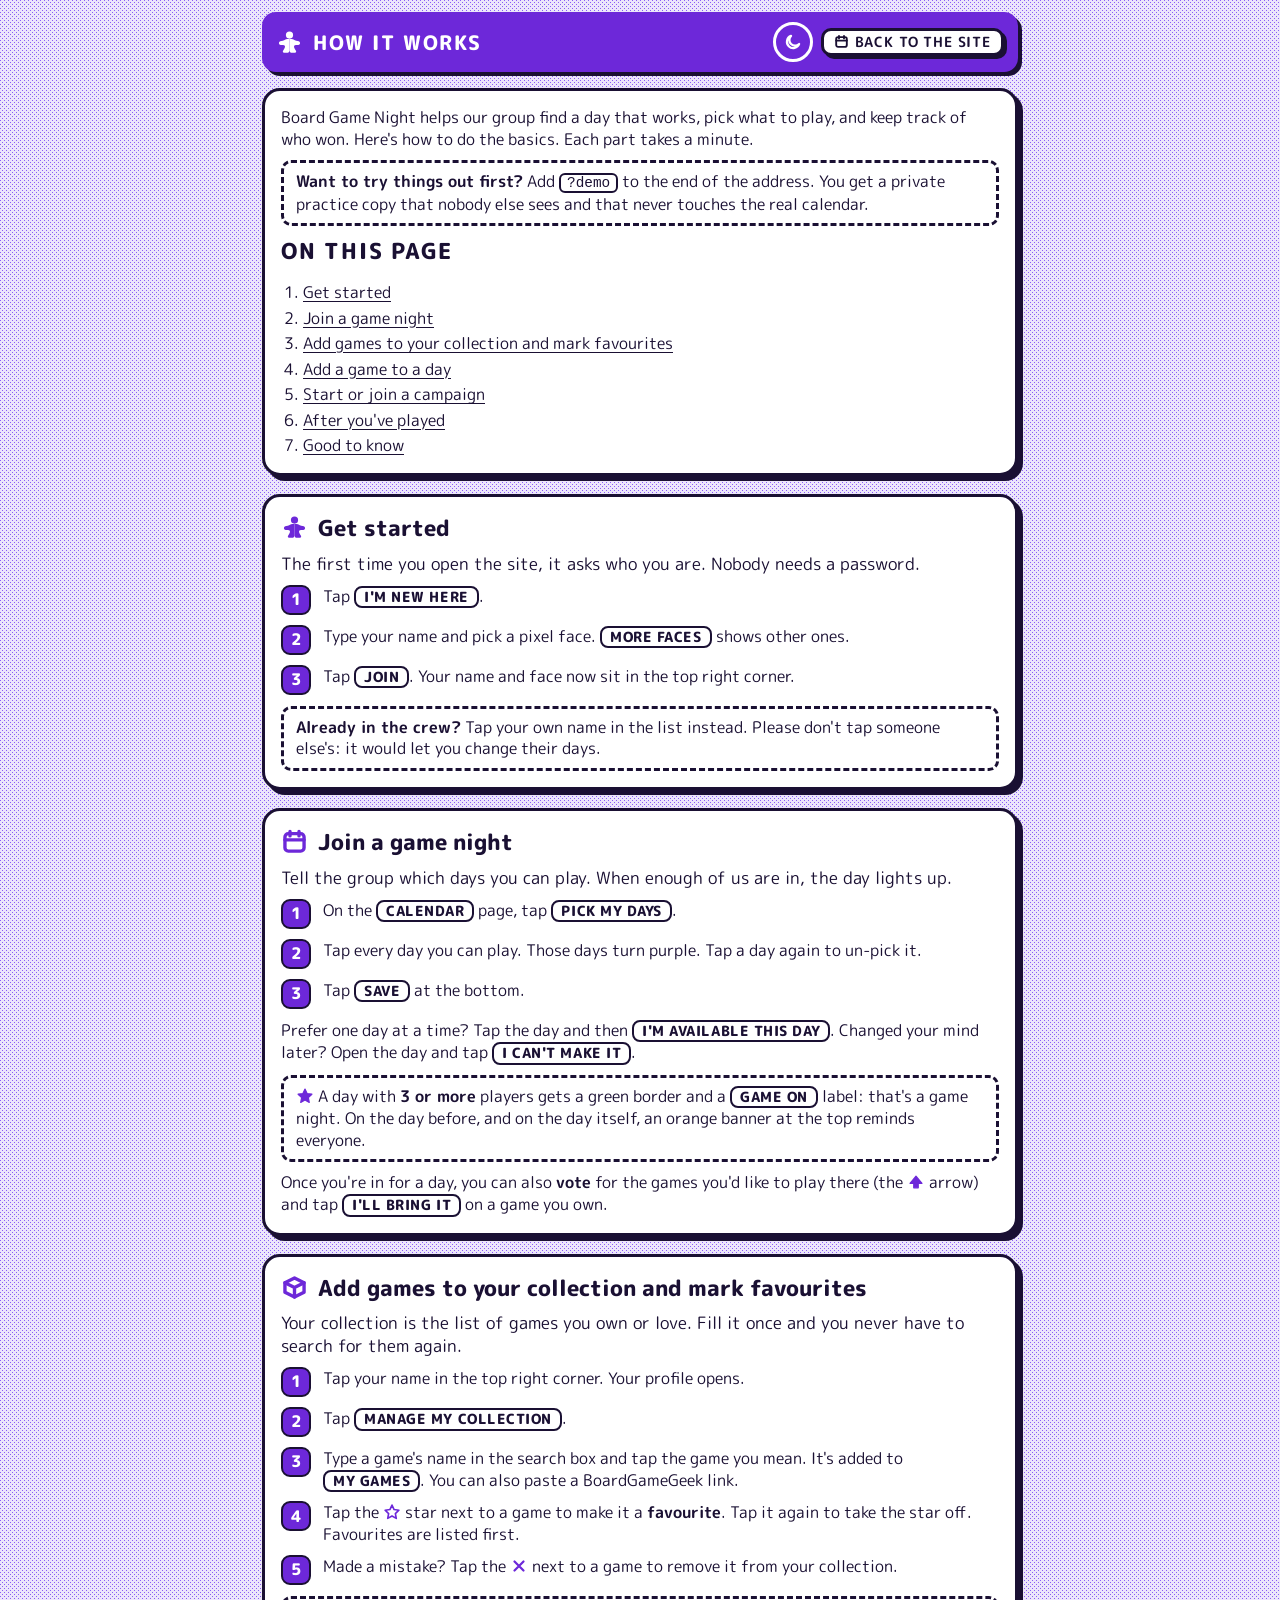
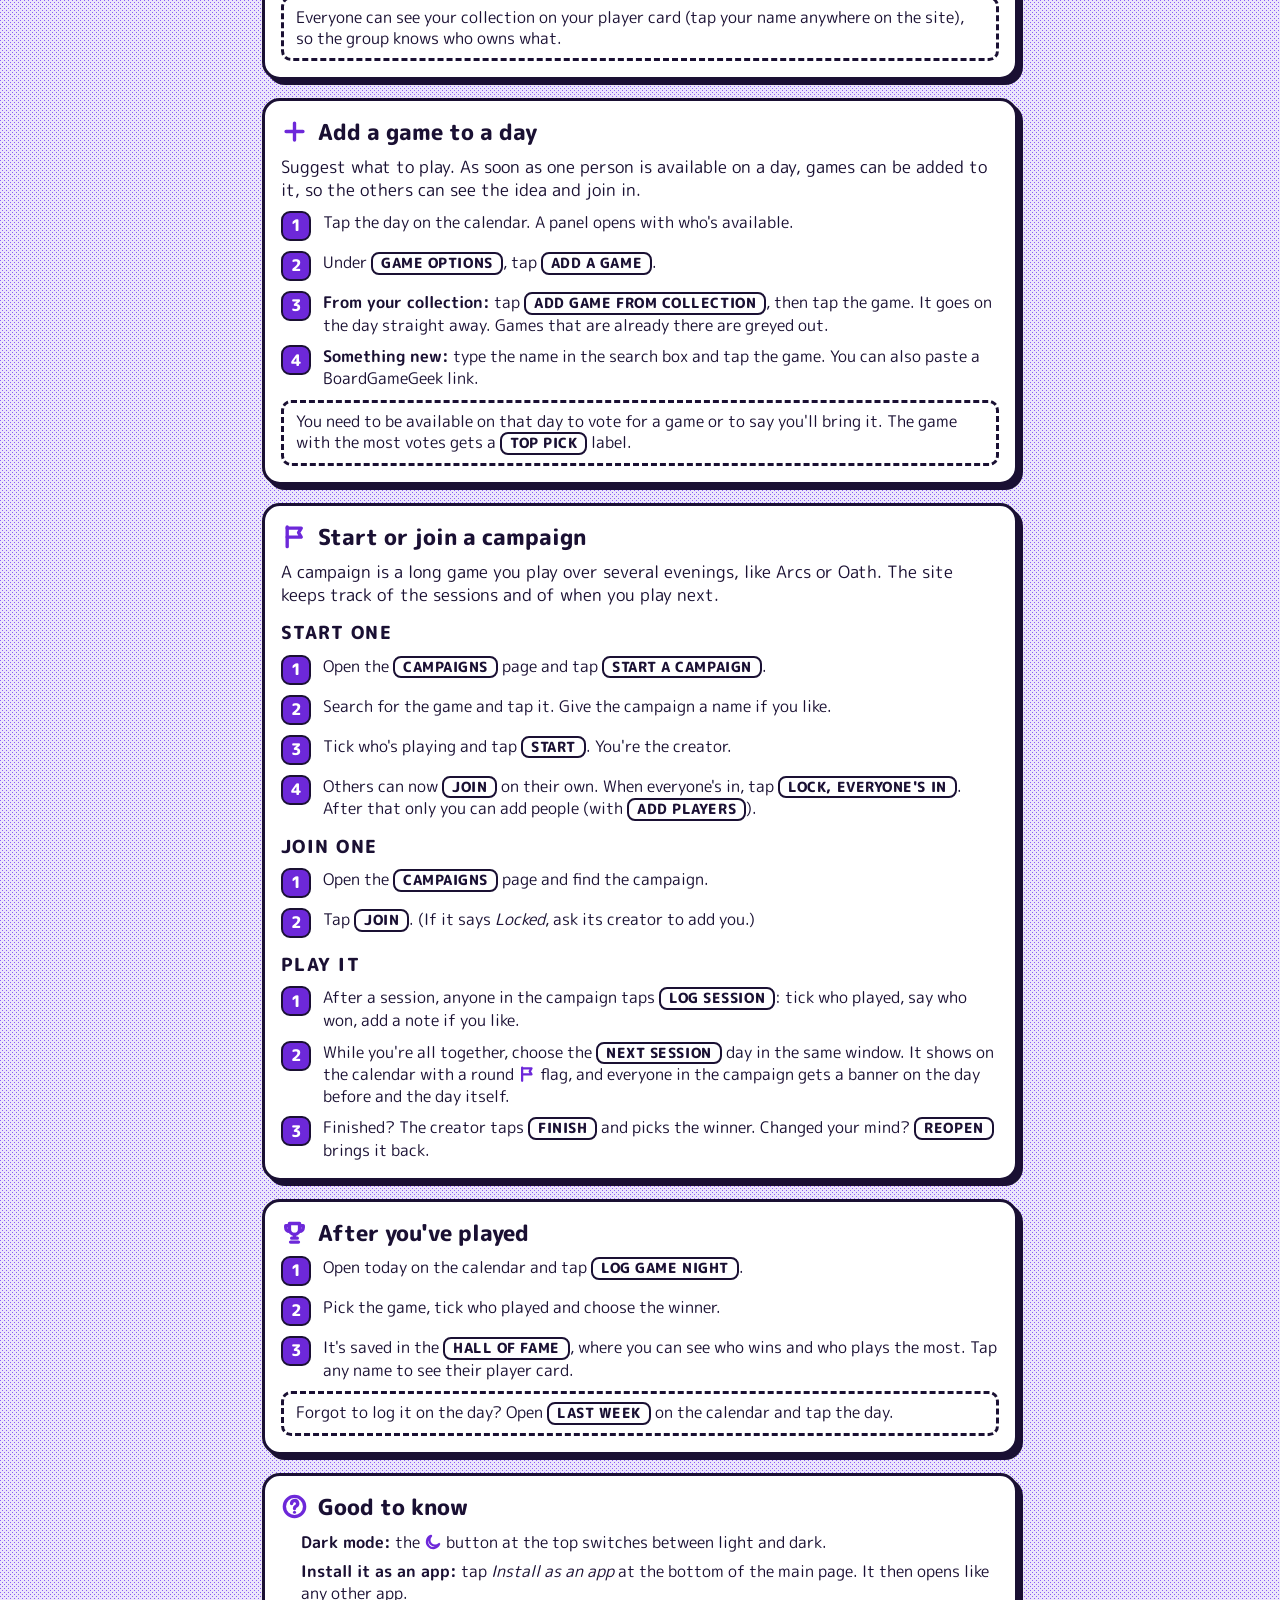
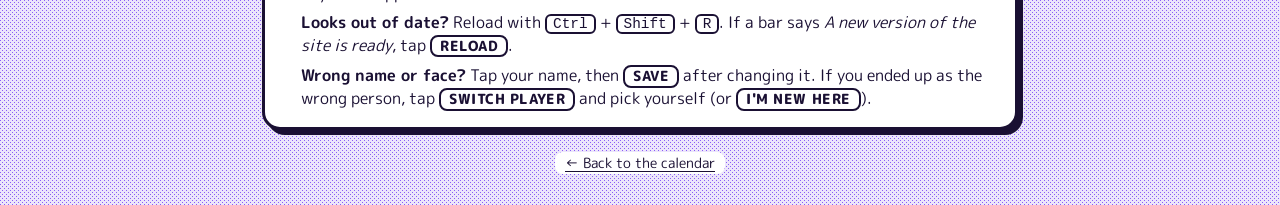
==== help.html @ ed6802af "Add a "How it works" help page, and fix the cramped calendar in mid-size windows Help page: - help.h" ====
<!doctype html>
<html lang="en">
<head>
  <meta charset="utf-8">
  <meta name="viewport" content="width=device-width, initial-scale=1">
  <title>How it works · Board Game Night</title>
  <meta name="description" content="A short guide to Board Game Night: join a game night, build your game collection, add games to a day and start a campaign.">
  <meta name="theme-color" content="#6d28d9">
  <!-- Same light / dark theme as the main page, picked before the page paints. -->
  <script>
    (function () {
      var theme = null;
      try { theme = localStorage.getItem('bgn.theme'); } catch (e) { /* private mode */ }
      if (theme !== 'light' && theme !== 'dark') {
        theme = window.matchMedia && matchMedia('(prefers-color-scheme: dark)').matches ? 'dark' : 'light';
      }
      document.documentElement.setAttribute('data-theme', theme);
      document.documentElement.setAttribute('data-page', 'calendar');
    })();
  </script>
  <link rel="icon" href="data:,">
  <link rel="manifest" href="manifest.webmanifest">
  <link rel="apple-touch-icon" href="icons/apple-touch-icon.png">
  <link rel="preconnect" href="https://fonts.googleapis.com">
  <link rel="preconnect" href="https://fonts.gstatic.com" crossorigin>
  <link href="https://fonts.googleapis.com/css2?family=M+PLUS+Rounded+1c:wght@400;500;700;800&display=swap" rel="stylesheet">
  <link rel="stylesheet" href="css/style.css">
</head>
<body>
  <div class="app help-page">
    <header class="top">
      <h1 class="brand"><span class="brand-icon" id="brand-icon"></span><span>How it works</span></h1>
      <div class="top-right">
        <button type="button" id="theme-btn" class="theme-btn"></button>
        <a class="btn btn--small help-back" href="./"><span data-icon="calendar"></span> Back to the site</a>
      </div>
    </header>

    <main class="help">
      <section class="help-card help-intro">
        <p>Board Game Night helps our group find a day that works, pick what to play, and keep track of who won. Here's how to do the basics. Each part takes a minute.</p>
        <p class="help-tip"><strong>Want to try things out first?</strong> Add <code>?demo</code> to the end of the address. You get a private practice copy that nobody else sees and that never touches the real calendar.</p>
        <nav aria-label="On this page">
          <h2 class="h-small">On this page</h2>
          <ol class="help-toc">
            <li><a href="#start">Get started</a></li>
            <li><a href="#join">Join a game night</a></li>
            <li><a href="#collection">Add games to your collection and mark favourites</a></li>
            <li><a href="#add-game">Add a game to a day</a></li>
            <li><a href="#campaign">Start or join a campaign</a></li>
            <li><a href="#after">After you've played</a></li>
            <li><a href="#more">Good to know</a></li>
          </ol>
        </nav>
      </section>

      <section class="help-card" id="start">
        <h2><span class="help-ico" data-icon="meeple" data-size="3"></span> Get started</h2>
        <p class="help-lead">The first time you open the site, it asks who you are. Nobody needs a password.</p>
        <ol class="help-steps">
          <li>Tap <b class="ui">I'm new here</b>.</li>
          <li>Type your name and pick a pixel face. <b class="ui">More faces</b> shows other ones.</li>
          <li>Tap <b class="ui">Join</b>. Your name and face now sit in the top right corner.</li>
        </ol>
        <p class="help-tip"><strong>Already in the crew?</strong> Tap your own name in the list instead. Please don't tap someone else's: it would let you change their days.</p>
      </section>

      <section class="help-card" id="join">
        <h2><span class="help-ico" data-icon="calendar" data-size="3"></span> Join a game night</h2>
        <p class="help-lead">Tell the group which days you can play. When enough of us are in, the day lights up.</p>
        <ol class="help-steps">
          <li>On the <b class="ui">Calendar</b> page, tap <b class="ui">Pick my days</b>.</li>
          <li>Tap every day you can play. Those days turn purple. Tap a day again to un-pick it.</li>
          <li>Tap <b class="ui">Save</b> at the bottom.</li>
        </ol>
        <p>Prefer one day at a time? Tap the day and then <b class="ui">I'm available this day</b>. Changed your mind later? Open the day and tap <b class="ui">I can't make it</b>.</p>
        <p class="help-tip"><span class="help-ico" data-icon="star"></span> A day with <strong>3 or more</strong> players gets a green border and a <b class="ui">Game on</b> label: that's a game night. On the day before, and on the day itself, an orange banner at the top reminds everyone.</p>
        <p>Once you're in for a day, you can also <strong>vote</strong> for the games you'd like to play there (the <span class="help-ico" data-icon="up"></span> arrow) and tap <b class="ui">I'll bring it</b> on a game you own.</p>
      </section>

      <section class="help-card" id="collection">
        <h2><span class="help-ico" data-icon="box" data-size="3"></span> Add games to your collection and mark favourites</h2>
        <p class="help-lead">Your collection is the list of games you own or love. Fill it once and you never have to search for them again.</p>
        <ol class="help-steps">
          <li>Tap your name in the top right corner. Your profile opens.</li>
          <li>Tap <b class="ui">Manage my collection</b>.</li>
          <li>Type a game's name in the search box and tap the game you mean. It's added to <b class="ui">My games</b>. You can also paste a BoardGameGeek link.</li>
          <li>Tap the <span class="help-ico" data-icon="staroutline"></span> star next to a game to make it a <strong>favourite</strong>. Tap it again to take the star off. Favourites are listed first.</li>
          <li>Made a mistake? Tap the <span class="help-ico" data-icon="x"></span> next to a game to remove it from your collection.</li>
        </ol>
        <p class="help-tip">Everyone can see your collection on your player card (tap your name anywhere on the site), so the group knows who owns what.</p>
      </section>

      <section class="help-card" id="add-game">
        <h2><span class="help-ico" data-icon="plus" data-size="3"></span> Add a game to a day</h2>
        <p class="help-lead">Suggest what to play. As soon as one person is available on a day, games can be added to it, so the others can see the idea and join in.</p>
        <ol class="help-steps">
          <li>Tap the day on the calendar. A panel opens with who's available.</li>
          <li>Under <b class="ui">Game options</b>, tap <b class="ui">Add a game</b>.</li>
          <li><strong>From your collection:</strong> tap <b class="ui">Add game from collection</b>, then tap the game. It goes on the day straight away. Games that are already there are greyed out.</li>
          <li><strong>Something new:</strong> type the name in the search box and tap the game. You can also paste a BoardGameGeek link.</li>
        </ol>
        <p class="help-tip">You need to be available on that day to vote for a game or to say you'll bring it. The game with the most votes gets a <b class="ui">Top pick</b> label.</p>
      </section>

      <section class="help-card" id="campaign">
        <h2><span class="help-ico" data-icon="flag" data-size="3"></span> Start or join a campaign</h2>
        <p class="help-lead">A campaign is a long game you play over several evenings, like Arcs or Oath. The site keeps track of the sessions and of when you play next.</p>
        <h3 class="h-small">Start one</h3>
        <ol class="help-steps">
          <li>Open the <b class="ui">Campaigns</b> page and tap <b class="ui">Start a campaign</b>.</li>
          <li>Search for the game and tap it. Give the campaign a name if you like.</li>
          <li>Tick who's playing and tap <b class="ui">Start</b>. You're the creator.</li>
          <li>Others can now <b class="ui">Join</b> on their own. When everyone's in, tap <b class="ui">Lock, everyone's in</b>. After that only you can add people (with <b class="ui">Add players</b>).</li>
        </ol>
        <h3 class="h-small">Join one</h3>
        <ol class="help-steps">
          <li>Open the <b class="ui">Campaigns</b> page and find the campaign.</li>
          <li>Tap <b class="ui">Join</b>. (If it says <em>Locked</em>, ask its creator to add you.)</li>
        </ol>
        <h3 class="h-small">Play it</h3>
        <ol class="help-steps">
          <li>After a session, anyone in the campaign taps <b class="ui">Log session</b>: tick who played, say who won, add a note if you like.</li>
          <li>While you're all together, choose the <b class="ui">Next session</b> day in the same window. It shows on the calendar with a round <span class="help-ico" data-icon="flag"></span> flag, and everyone in the campaign gets a banner on the day before and the day itself.</li>
          <li>Finished? The creator taps <b class="ui">Finish</b> and picks the winner. Changed your mind? <b class="ui">Reopen</b> brings it back.</li>
        </ol>
      </section>

      <section class="help-card" id="after">
        <h2><span class="help-ico" data-icon="trophy" data-size="3"></span> After you've played</h2>
        <ol class="help-steps">
          <li>Open today on the calendar and tap <b class="ui">Log game night</b>.</li>
          <li>Pick the game, tick who played and choose the winner.</li>
          <li>It's saved in the <b class="ui">Hall of fame</b>, where you can see who wins and who plays the most. Tap any name to see their player card.</li>
        </ol>
        <p class="help-tip">Forgot to log it on the day? Open <b class="ui">Last week</b> on the calendar and tap the day.</p>
      </section>

      <section class="help-card" id="more">
        <h2><span class="help-ico" data-icon="help" data-size="3"></span> Good to know</h2>
        <ul class="help-list">
          <li><strong>Dark mode:</strong> the <span class="help-ico" data-icon="moon"></span> button at the top switches between light and dark.</li>
          <li><strong>Install it as an app:</strong> tap <em>Install as an app</em> at the bottom of the main page. It then opens like any other app.</li>
          <li><strong>Looks out of date?</strong> Reload with <kbd>Ctrl</kbd> + <kbd>Shift</kbd> + <kbd>R</kbd>. If a bar says <em>A new version of the site is ready</em>, tap <b class="ui">Reload</b>.</li>
          <li><strong>Wrong name or face?</strong> Tap your name, then <b class="ui">Save</b> after changing it. If you ended up as the wrong person, tap <b class="ui">Switch player</b> and pick yourself (or <b class="ui">I'm new here</b>).</li>
        </ul>
      </section>
    </main>

    <footer class="foot">
      <p><a href="./">← Back to the calendar</a></p>
    </footer>
  </div>

  <script type="module" src="js/help.js"></script>
</body>
</html>
---- css/style.css ----
/* Board Game Night: a Playdate-flavoured look (dither patterns, hard shadows, chunky
   borders) in purple, with a light and a dark theme. Every colour comes from the
   tokens just below; change the palette there and nothing else needs touching. */

:root {
  color-scheme: light;

  --bg: #ece6fb;            /* page background */
  --paper: #ffffff;         /* cards, tiles, dialogs */
  --ink: #1a1033;           /* text */
  --line: #1a1033;          /* borders */
  --shadow: #1a1033;        /* hard drop shadows */
  --solid: #6d28d9;         /* purple fills: header, primary buttons, my days */
  --on-solid: #ffffff;      /* text on --solid */
  --go: #20c45a;            /* "game on": the one non-purple colour */
  --on-go: #06230f;         /* text on --go */
  --alert: #ff9f1c;         /* orange: the game-night reminder banner (same in both themes) */
  --on-alert: #2a1500;      /* text on --alert */
  --camp: #0f766e;          /* teal: campaigns, wherever they show up (the calendar included) */
  --on-camp: #ffffff;       /* text on --camp */
  /* Each player gets a pale tint built from their own hue (--h, set per player in JS).
     --pill-* sits behind a name, --plate-* behind a pixel face; the plate stays light in
     both themes so the dark sprite always reads. */
  --pill-s: 90%; --pill-l: 91%;
  --plate-s: 85%; --plate-l: 82%;
  --face-ink: #1a1033;

  --bw: 3px;                /* border width */
  --font: "M PLUS Rounded 1c", "Nunito", system-ui, -apple-system, "Segoe UI", Roboto, sans-serif;

  /* dither patterns: purple pixels on transparent (they read well on both themes) */
  --dots-light: url("data:image/svg+xml,%3Csvg xmlns='http://www.w3.org/2000/svg' width='4' height='4' fill='%238b5cf6'%3E%3Crect x='0' y='0' width='1' height='1'/%3E%3Crect x='2' y='2' width='1' height='1'/%3E%3C/svg%3E");
  --dots-mid: url("data:image/svg+xml,%3Csvg xmlns='http://www.w3.org/2000/svg' width='4' height='4' fill='%238b5cf6'%3E%3Crect x='0' y='0' width='1' height='1'/%3E%3Crect x='2' y='0' width='1' height='1'/%3E%3Crect x='0' y='2' width='1' height='1'/%3E%3Crect x='2' y='2' width='1' height='1'/%3E%3C/svg%3E");
}

:root[data-theme="dark"] {
  color-scheme: dark;

  --bg: #120a22;
  --paper: #1e1438;
  --ink: #efeaff;
  --line: #a78bfa;
  --shadow: #5b21b6;
  --solid: #7c3aed;
  --on-solid: #ffffff;
  --go: #34d27b;
  --camp: #14b8a6;
  --on-camp: #042f2e;
  --pill-s: 32%; --pill-l: 24%;
}

/* The hall of fame page wears gold and orange instead of purple. Everything that was purple
   (header, buttons, selected things, the dotted background) is built from these tokens, so
   switching page is just switching tokens (data-page is set on <html> by the app). */
:root[data-page="hall"] {
  --bg: #fdeccb;
  --paper: #fffaf0;
  --ink: #2a1500;
  --line: #2a1500;
  --shadow: #2a1500;
  --solid: #f5b21b;
  --on-solid: #2a1500;
  --pill-s: 90%; --pill-l: 91%;
  --dots-light: url("data:image/svg+xml,%3Csvg xmlns='http://www.w3.org/2000/svg' width='4' height='4' fill='%23f59e0b'%3E%3Crect x='0' y='0' width='1' height='1'/%3E%3Crect x='2' y='2' width='1' height='1'/%3E%3C/svg%3E");
  --dots-mid: url("data:image/svg+xml,%3Csvg xmlns='http://www.w3.org/2000/svg' width='4' height='4' fill='%23f59e0b'%3E%3Crect x='0' y='0' width='1' height='1'/%3E%3Crect x='2' y='0' width='1' height='1'/%3E%3Crect x='0' y='2' width='1' height='1'/%3E%3Crect x='2' y='2' width='1' height='1'/%3E%3C/svg%3E");
}

:root[data-theme="dark"][data-page="hall"] {
  --bg: #1c1207;
  --paper: #2b1b0a;
  --ink: #fff0d2;
  --line: #f5b21b;
  --shadow: #9a4a06;
  --solid: #f5b21b;
  --on-solid: #2a1500;
  --pill-s: 38%; --pill-l: 22%;
}

/* The Campaigns page is teal. */
:root[data-page="campaigns"] {
  --bg: #d9f3ee;
  --paper: #fbfffe;
  --ink: #05211d;
  --line: #05211d;
  --shadow: #05211d;
  --solid: #0f766e;
  --on-solid: #ffffff;
  --pill-s: 90%; --pill-l: 91%;
  --done-bg: #e3e8e6;       /* a finished campaign: a flat, desaturated tint */
  --done-fg: #3b4a47;
  --dots-light: url("data:image/svg+xml,%3Csvg xmlns='http://www.w3.org/2000/svg' width='4' height='4' fill='%2314b8a6'%3E%3Crect x='0' y='0' width='1' height='1'/%3E%3Crect x='2' y='2' width='1' height='1'/%3E%3C/svg%3E");
  --dots-mid: url("data:image/svg+xml,%3Csvg xmlns='http://www.w3.org/2000/svg' width='4' height='4' fill='%2314b8a6'%3E%3Crect x='0' y='0' width='1' height='1'/%3E%3Crect x='2' y='0' width='1' height='1'/%3E%3Crect x='0' y='2' width='1' height='1'/%3E%3Crect x='2' y='2' width='1' height='1'/%3E%3C/svg%3E");
}

:root[data-theme="dark"][data-page="campaigns"] {
  --bg: #061a19;
  --paper: #0c2a28;
  --ink: #dbfbf5;
  --line: #2dd4bf;
  --shadow: #0f766e;
  --solid: #14b8a6;
  --on-solid: #042f2e;
  --pill-s: 38%; --pill-l: 22%;
  --done-bg: #1a2321;
  --done-fg: #9db5b0;
}

*, *::before, *::after { box-sizing: border-box; }

html { -webkit-text-size-adjust: 100%; }

body {
  margin: 0;
  min-height: 100dvh;
  font-family: var(--font);
  font-size: 16px;
  line-height: 1.35;
  color: var(--ink);
  background: var(--bg) var(--dots-light);
  background-size: 4px 4px;
}

body.has-savebar { padding-bottom: 84px; }

[hidden] { display: none !important; }

button, input { font: inherit; color: inherit; }
button { cursor: pointer; }
button:disabled { cursor: not-allowed; opacity: .45; }
h1, h2, h3, p, ul { margin: 0; }
ul { padding: 0; list-style: none; }
a { color: inherit; }

:focus-visible { outline: 3px dashed var(--line); outline-offset: 3px; }

.sr-only {
  position: absolute; width: 1px; height: 1px; margin: -1px; padding: 0;
  overflow: hidden; clip: rect(0 0 0 0); white-space: nowrap; border: 0;
}

.ico { display: block; flex: none; }
.day-flag .ico, .crew-del .ico, .icon-btn--small .ico, .day-log .ico, .day-campaign .ico, .campaign-tag .ico, .title-tag .ico { width: 15px; height: 15px; }
.muted { opacity: .7; }

/* ---------------------------------------------------------------- layout */

.app { max-width: 1000px; margin: 0 auto; padding: 12px 12px 32px; }

.top {
  display: flex; flex-wrap: wrap; align-items: center; justify-content: space-between; gap: 8px 12px;
  padding: 10px 14px;
  background: var(--solid); color: var(--on-solid);
  border-radius: 14px; box-shadow: 4px 4px 0 var(--shadow);
}
.brand {
  display: flex; align-items: center; gap: 10px;
  font-size: 20px; font-weight: 800; letter-spacing: .08em; text-transform: uppercase;
}
.top-right { display: flex; align-items: center; gap: 8px; margin-left: auto; }

.banner {
  margin-top: 14px; padding: 10px 14px;
  background: var(--paper);
  border: var(--bw) dashed var(--line); border-radius: 12px;
  display: flex; flex-wrap: wrap; align-items: center; gap: 8px 12px;
}

/* the two pages: Calendar and Hall of fame */
.tabs { display: flex; flex-wrap: wrap; gap: 8px; margin-top: 14px; }
.tab {
  display: inline-flex; align-items: center; gap: 8px; padding: 6px 14px;
  background: var(--paper); color: var(--ink);
  border: var(--bw) solid var(--line); border-radius: 11px; box-shadow: 3px 3px 0 var(--shadow);
  font-weight: 700; letter-spacing: .05em; text-transform: uppercase; text-decoration: none;
}
.tab[aria-current="page"] { background: var(--solid); color: var(--on-solid); }

/* "Game night tomorrow": orange, so it can't be mistaken for anything else on the page */
.reminder { display: grid; gap: 6px; margin-top: 12px; }
.reminder[hidden] { display: none; }
.reminder-item {
  display: flex; flex-wrap: wrap; align-items: center; gap: 2px 10px;
  padding: 5px 12px;
  background: var(--alert); color: var(--on-alert);
  border: 2px solid var(--on-alert); border-radius: 10px;
  box-shadow: 3px 3px 0 var(--shadow);
  font-size: 15px; line-height: 1.25;
}
.reminder-icon { display: grid; place-items: center; flex: none; }
.reminder-text { display: flex; flex: 1 1 200px; flex-wrap: wrap; align-items: baseline; gap: 0 8px; min-width: 0; margin: 0; }
.reminder-text strong { font-size: 15px; font-weight: 800; letter-spacing: .04em; text-transform: uppercase; }
.reminder-actions { display: flex; flex-wrap: wrap; align-items: center; gap: 4px 10px; }
.reminder-link {
  display: inline-flex; align-items: center; gap: 4px; padding: 0;
  background: none; border: 0; color: inherit;
  font-weight: 800; text-decoration: underline; text-underline-offset: 3px;
}
.reminder-link .ico { width: 14px; height: 14px; }
.reminder .btn {
  min-height: 0; padding: 0 9px; font-size: 13px; border-width: 2px;
  background: var(--on-alert); color: #fff; border-color: var(--on-alert);
  box-shadow: 2px 2px 0 rgb(0 0 0 / .3);
}

.board {
  margin-top: 16px; padding: 16px;
  background: var(--paper);
  border: var(--bw) solid var(--line); border-radius: 18px;
  box-shadow: 5px 5px 0 var(--shadow);
}
.board-head { display: flex; flex-wrap: wrap; align-items: baseline; gap: 4px 12px; }
.board-head h2 { font-size: 26px; font-weight: 800; text-transform: uppercase; letter-spacing: .06em; }
.range { opacity: .7; letter-spacing: .06em; }

.toolbar {
  display: flex; flex-wrap: wrap; align-items: center; justify-content: space-between; gap: 10px;
  margin-top: 12px; min-height: 46px;
}
.summary { display: flex; align-items: center; gap: 8px; }

.foot { margin-top: 22px; text-align: center; font-size: 14px; }
.foot a { text-underline-offset: 3px; }
.foot p + p { margin-top: 6px; }
/* loose text that sits on the dotted page background gets a solid backing */
.foot p, .crew-hint, .crew > .muted {
  width: fit-content; margin-inline: auto; padding: 2px 10px;
  background: var(--paper); border-radius: 8px; opacity: 1;
}
.crew-hint, .crew > .muted { margin-inline: 0; }
.foot-admin:empty { display: none; }

.link-btn { padding: 0; background: none; border: 0; text-decoration: underline; text-underline-offset: 3px; }

/* --------------------------------------------------------------- buttons */

.btn {
  display: inline-flex; align-items: center; justify-content: center; gap: 8px;
  padding: 7px 16px;
  background: var(--paper); color: var(--ink);
  border: var(--bw) solid var(--line); border-radius: 10px;
  box-shadow: 3px 3px 0 var(--shadow);
  font-weight: 700; letter-spacing: .06em; text-transform: uppercase;
}
.btn:active:not(:disabled) { transform: translate(3px, 3px); box-shadow: none; }
.btn--solid { background: var(--solid); color: var(--on-solid); }
.btn--wide { width: 100%; }
.btn--small { padding: 2px 10px; font-size: 14px; }
a.btn { text-decoration: none; }

.icon-btn {
  display: grid; place-items: center; flex: none;
  width: 34px; height: 34px;
  background: var(--paper); color: var(--ink);
  border: var(--bw) solid var(--line); border-radius: 9px;
}
.icon-btn--small { width: 28px; height: 28px; border-radius: 8px; }

.theme-btn {
  display: grid; place-items: center; flex: none;
  width: 40px; height: 40px;
  background: transparent; color: var(--on-solid);
  border: var(--bw) solid var(--on-solid); border-radius: 999px;
}
.theme-btn:focus-visible, .chip:focus-visible { outline-color: var(--on-solid); }

.chip {
  display: inline-flex; align-items: center; gap: 8px;
  padding: 3px 14px 3px 3px;
  background: hsl(var(--h, 260) var(--pill-s) var(--pill-l)); color: var(--ink);
  border: var(--bw) solid var(--paper); border-radius: 11px;
  font-weight: 700;
}
.chip-name { max-width: 14ch; overflow: hidden; text-overflow: ellipsis; white-space: nowrap; }

#me-slot { display: flex; align-items: center; gap: 8px; }
.tag {
  padding: 0 8px;
  border: 2px solid currentColor; border-radius: 7px;
  font-size: 13px; font-weight: 800; letter-spacing: .08em; text-transform: uppercase;
}

/* ---------------------------------------------------------------- avatar */

.av {
  display: inline-block; flex: none;
  width: var(--s, 24px); height: var(--s, 24px);
  padding: calc(var(--s, 24px) * .12);
  background: hsl(var(--h, 260) var(--plate-s) var(--plate-l)); color: var(--face-ink);
  border: 2px solid var(--face-ink); border-radius: calc(var(--s, 24px) * .18);   /* squarer, so the sprite's corners don't touch the curve */
}
.av svg { display: block; width: 100%; height: 100%; }

/* -------------------------------------------------------------- calendar */

.calendar { display: grid; gap: 12px; margin-top: 8px; padding: 6px; }
.loading { padding: 40px 0; text-align: center; text-transform: uppercase; letter-spacing: .1em; animation: blink 1s steps(2, jump-none) infinite; }
@keyframes blink { 50% { opacity: .2; } }

/* Phone: one row per day. */
.day {
  position: relative;
  display: flex; align-items: center; gap: 12px;
  width: 100%; min-height: 66px; padding: 8px 12px;
  text-align: left;
  background: var(--paper); color: var(--ink);
  border: var(--bw) solid var(--line); border-radius: 14px;
}
.day.is-weekend { background-image: var(--dots-light); background-size: 4px 4px; }

/* "I'm available" = solid purple */
.day.is-mine { background: var(--solid); color: var(--on-solid); background-image: none; }

/* enough players (MIN_PLAYERS) = green double ring (+ a "Game on" tag, so it isn't colour alone) */
.day.is-go {
  border-color: var(--go);
  box-shadow: 0 0 0 3px var(--paper), 0 0 0 6px var(--go);
}

/* unsaved change while picking */
.day.is-changed { border-style: dashed; }

.day-date { display: grid; justify-items: center; min-width: 50px; line-height: 1.05; }
.day-dow { font-size: 13px; letter-spacing: .1em; }
.day-num { font-size: 30px; font-weight: 800; }
.day-sub { min-height: 1em; font-size: 12px; letter-spacing: .08em; text-transform: uppercase; }

.day-people { flex: 1; display: flex; flex-wrap: wrap; gap: 4px; align-content: center; min-height: 26px; }

.day-status { display: flex; flex-direction: column; align-items: flex-end; gap: 6px; }
.day-count {
  padding: 1px 8px;
  background: var(--paper); color: var(--ink);   /* stays readable on the weekend dither */
  border: 2px solid var(--line); border-radius: 8px;
  font-size: 14px; white-space: nowrap;
}
.day.is-mine .day-count { background: transparent; color: var(--on-solid); border-color: var(--on-solid); }
.day.is-empty .day-count { opacity: .5; border-style: dotted; }

.day-flag {
  display: inline-flex; align-items: center; gap: 6px;
  padding: 1px 8px 1px 6px;
  background: var(--go); color: var(--on-go);
  border: 2px solid var(--line); border-radius: 8px;
  font-size: 13px; font-weight: 800; letter-spacing: .06em; text-transform: uppercase; white-space: nowrap;
}
.day.is-mine .day-flag { border-color: var(--on-solid); }

.day-check {
  display: grid; place-items: center; flex: none;
  width: 26px; height: 26px;
  border: var(--bw) solid currentColor; border-radius: 7px;
}

.legend {
  display: flex; flex-wrap: wrap; gap: 6px 18px; margin-top: 14px;
  font-size: 14px;
}
.legend li { display: flex; align-items: center; gap: 8px; }
.swatch { width: 18px; height: 18px; border: 2px solid var(--line); border-radius: 5px; background: var(--paper); }
.swatch--mine { background: var(--solid); }
.swatch--go { border-color: var(--go); box-shadow: 0 0 0 2px var(--paper), 0 0 0 4px var(--go); margin: 2px 4px 2px 2px; }
.swatch--weekend { background-image: var(--dots-light); background-size: 4px 4px; }

/* Small phones: a little less padding so each day row has room to breathe. */
@media (max-width: 759px) {
  .board { padding: 12px; }
  .calendar { padding: 6px 4px; }
  .brand { font-size: 17px; }
}

/* Tablet, or a laptop window with display scaling on: the rows of the phone layout, two across.
   (A 7-wide grid needs about 1080px; in a narrower window each day is too small for its tags.) */
@media (min-width: 760px) and (max-width: 1079px) {
  .calendar { grid-template-columns: repeat(2, minmax(0, 1fr)); gap: 12px; padding: 8px; }
}

/* Desktop: a 7-wide grid of tiles, two weeks tall. */
@media (min-width: 1080px) {
  .calendar { grid-template-columns: repeat(7, minmax(0, 1fr)); gap: 14px; padding: 8px; }
  .day {
    flex-direction: column; align-items: stretch; gap: 8px;
    min-height: 168px; padding: 10px;
  }
  .day-date { justify-items: start; }
  .day-people { flex: 1; align-content: flex-start; }
  .day-status { flex-direction: row; flex-wrap: wrap; align-items: center; justify-content: space-between; }
  .day .day-flag { order: 3; width: 100%; justify-content: center; }
  .day-check { position: absolute; top: 8px; right: 8px; }
}

/* ------------------------------------------------------------------ crew */

.crew { margin-top: 18px; }
.crew-list { display: flex; flex-wrap: wrap; gap: 8px; margin-top: 10px; }
.crew-item {
  display: inline-flex; align-items: center; gap: 8px;
  padding: 3px 14px 3px 3px;
  background: hsl(var(--h, 260) var(--pill-s) var(--pill-l));
  border: var(--bw) solid var(--line); border-radius: 11px;
}
.crew-item em { font-style: normal; opacity: .6; }
.crew-item.is-me { background: var(--solid); color: var(--on-solid); }
.crew-item:has(.crew-del) { padding-right: 4px; }
.crew-hint { margin-top: 8px; font-size: 14px; }
.crew-del {
  display: grid; place-items: center; flex: none;
  width: 26px; height: 26px; margin-left: 4px;
  background: var(--paper); color: var(--ink);
  border: 2px solid var(--line); border-radius: 7px;
}

.h-small { font-size: 18px; font-weight: 800; text-transform: uppercase; letter-spacing: .08em; }
.crew > .h-small {
  display: inline-block; padding: 2px 10px;
  background: var(--paper); border: var(--bw) solid var(--line); border-radius: 9px;
}
.count {
  display: inline-block; min-width: 1.6em; margin-left: 6px; padding: 0 6px;
  background: var(--solid); color: var(--on-solid); border-radius: 7px; text-align: center; font-size: .85em;
}

/* -------------------------------------------------------------- save bar */

.savebar {
  position: fixed; left: 50%; bottom: 14px; z-index: 5; transform: translateX(-50%);
  display: flex; align-items: center; gap: 10px;
  width: min(560px, calc(100vw - 24px)); padding: 10px 12px;
  background: var(--paper);
  border: var(--bw) solid var(--line); border-radius: 14px; box-shadow: 4px 4px 0 var(--shadow);
}
.savebar[hidden] { display: none; }
.savebar-text { flex: 1; font-weight: 700; text-transform: uppercase; letter-spacing: .06em; font-size: 15px; }

/* ---------------------------------------------------------------- dialog */

.sheet {
  width: min(560px, calc(100vw - 24px)); max-height: calc(100dvh - 24px);
  margin: auto; padding: 0;
  color: var(--ink); background: var(--paper);
  border: var(--bw) solid var(--line); border-radius: 18px; box-shadow: 6px 6px 0 var(--shadow);
  overflow: hidden;
}
.sheet[open] { display: flex; flex-direction: column; }
/* longhands, so a browser that can't pass custom properties to ::backdrop still dims the page */
.sheet::backdrop { background-color: rgb(236 230 251 / .78); background-image: var(--dots-mid); background-size: 4px 4px; }
:root[data-theme="dark"] .sheet::backdrop { background-color: rgb(8 4 20 / .76); }
:root[data-page="hall"] .sheet::backdrop { background-color: rgb(253 236 203 / .8); }
:root[data-theme="dark"][data-page="hall"] .sheet::backdrop { background-color: rgb(20 11 2 / .78); }
:root[data-page="campaigns"] .sheet::backdrop { background-color: rgb(217 243 238 / .8); }
:root[data-theme="dark"][data-page="campaigns"] .sheet::backdrop { background-color: rgb(3 18 17 / .78); }

.sheet-head {
  display: flex; align-items: center; justify-content: space-between; gap: 12px;
  padding: 10px 12px 10px 16px;
  background: var(--solid); color: var(--on-solid);
}
.sheet-head h2 { display: flex; flex-wrap: wrap; align-items: center; gap: 6px 12px; font-size: 20px; font-weight: 800; letter-spacing: .06em; text-transform: uppercase; }
.sheet-head .icon-btn { background: var(--on-solid); color: var(--solid); border-color: var(--on-solid); }
.sheet-head .day-flag { border-color: var(--on-solid); }

.sheet-body { display: grid; gap: 16px; padding: 16px; overflow: auto; }
.block { display: grid; gap: 10px; }

.people { display: flex; flex-wrap: wrap; gap: 8px; }
.people li {
  display: inline-flex; align-items: center; gap: 8px; padding: 3px 12px 3px 3px;
  background: hsl(var(--h, 260) var(--pill-s) var(--pill-l));
  border: var(--bw) solid var(--line); border-radius: 11px;
}
.people em { font-style: normal; opacity: .6; }
.block > .btn { justify-self: start; }

.head-row { display: flex; align-items: center; justify-content: space-between; gap: 10px; }

.games { display: grid; gap: 8px; }
.game {
  display: grid; grid-template-columns: auto 1fr auto; align-items: center; gap: 10px;
  padding: 8px;
  border: var(--bw) solid var(--line); border-radius: 12px;
}
.game.is-top { border-color: var(--solid); box-shadow: 0 0 0 2px var(--paper), 0 0 0 4px var(--solid); }
.game-main { display: grid; justify-items: start; gap: 4px; min-width: 0; }
.game-link { display: inline-flex; align-items: center; flex-wrap: wrap; gap: 4px 8px; text-decoration: none; font-weight: 700; }
.game-name { font-size: 19px; }
.game-year { opacity: .6; font-weight: 400; }
.game-by { display: inline-flex; align-items: center; gap: 6px; font-size: 14px; opacity: .8; }
.game-voters { display: inline-flex; flex-wrap: wrap; gap: 3px; }

/* voting: tap to vote for a game, tap again to take it back */
.vote {
  display: flex; flex-direction: column; align-items: center; justify-content: center;
  width: 50px; min-height: 54px; padding: 4px 0;
  background: var(--paper); color: var(--ink);
  border: var(--bw) solid var(--line); border-radius: 10px;
  font-weight: 800; line-height: 1.1;
}
.vote.is-on { background: var(--solid); color: var(--on-solid); }
.vote.is-locked { opacity: .5; cursor: not-allowed; }   /* not available this day, so no vote */
.top-pick {
  display: inline-flex; align-items: center; gap: 5px;
  padding: 0 8px 0 6px;
  background: var(--solid); color: var(--on-solid); border-radius: 7px;
  font-size: 12px; font-weight: 800; letter-spacing: .06em; text-transform: uppercase;
}
.top-pick .ico { width: 13px; height: 13px; }

/* "I'll bring it" */
.game-actions { display: flex; flex-wrap: wrap; align-items: center; gap: 6px 10px; }
.bring {
  display: inline-flex; align-items: center; gap: 6px; padding: 2px 10px 2px 8px;
  background: var(--paper); color: var(--ink);
  border: 2px solid var(--line); border-radius: 8px;
  font-size: 14px; font-weight: 700;
}
.bring .ico { width: 16px; height: 16px; }
.bring.is-on { background: var(--solid); color: var(--on-solid); }
.bring.is-locked { opacity: .5; cursor: not-allowed; }   /* not available this day, so no bringing */
.game-brings { font-size: 14px; }

/* where and when, plus the buttons under it */
.details { display: grid; gap: 6px; }
.details li { display: flex; align-items: center; gap: 10px; font-weight: 700; }
.actions { display: flex; flex-wrap: wrap; gap: 10px; }

/* toggle buttons in the "Log game night" popup */
.choices { display: flex; flex-wrap: wrap; gap: 8px; }
.choice {
  display: inline-flex; align-items: center; gap: 8px; padding: 6px 12px;
  background: var(--paper); color: var(--ink); text-align: left;
  border: var(--bw) dashed var(--line); border-radius: 11px;
  font-weight: 700;
}
.choice em { font-style: normal; font-weight: 400; opacity: .6; }
.choice--player { padding-left: 4px; background: hsl(var(--h, 260) var(--pill-s) var(--pill-l)); }
.choice[aria-pressed="true"] { background: var(--solid); color: var(--on-solid); border-style: solid; }
.log-picked { margin: 0; }
.tips { list-style: disc; padding-left: 1.3em; display: grid; gap: 8px; }

/* a player, as a tinted pill (the hall of fame) */
.pill {
  display: inline-flex; align-items: center; gap: 8px; padding: 3px 12px 3px 3px;
  background: hsl(var(--h, 260) var(--pill-s) var(--pill-l));
  border: var(--bw) solid var(--line); border-radius: 11px;
  font-weight: 700;
}
.pill em { font-style: normal; font-weight: 400; opacity: .6; }
.pill.is-gone { padding: 3px 12px; background: var(--paper); border-style: dashed; opacity: .75; }   /* has left the crew */

/* hall of fame page */
.hall .board-head h2, .campaigns .board-head h2 { display: flex; align-items: center; gap: 10px; }
.hall .board-head h2 .ico, .campaigns .board-head h2 .ico { width: 30px; height: 30px; color: var(--alert); }
.campaigns .board-head h2 .ico { color: var(--solid); }
.rankings { display: grid; gap: 14px; margin-top: 14px; align-items: start; }
.ranking { display: grid; gap: 8px; margin: 0; padding: 0; list-style: none; }
.rank-row { display: flex; flex-wrap: wrap; align-items: center; gap: 8px 10px; }
.rank {
  display: grid; place-items: center; flex: none; width: 34px; height: 34px;
  background: var(--paper); border: var(--bw) solid var(--line); border-radius: 9px;
  font-weight: 800;
}
.rank-row.is-first .rank { background: var(--solid); color: var(--on-solid); }
.score { margin-left: auto; white-space: nowrap; }
.score strong { font-size: 20px; font-weight: 800; }
/* collapsible lists */
.fold { display: grid; gap: 10px; align-content: start; }
.rankings + .fold { margin-top: 18px; }
.fold-head {
  display: flex; align-items: center; justify-content: space-between; gap: 10px; width: 100%;
  padding: 6px 12px; text-align: left;
  background: var(--paper); color: var(--ink);
  border: var(--bw) solid var(--line); border-radius: 10px;
}
.fold-head .ico { transition: transform .15s; }
.fold.is-collapsed .fold-head .ico { transform: rotate(-90deg); }
.fold-note { margin: 0; font-size: 14px; }
.plays { display: grid; gap: 10px; }
.play { display: grid; gap: 6px; padding: 10px 12px; border: var(--bw) solid var(--line); border-radius: 12px; }
.play-head { display: flex; align-items: center; justify-content: space-between; gap: 8px; }
.play-date { font-size: 14px; letter-spacing: .05em; text-transform: uppercase; opacity: .75; }
.play-line { display: flex; flex-wrap: wrap; align-items: center; gap: 6px 10px; }
.play-label { min-width: 78px; font-size: 13px; letter-spacing: .06em; text-transform: uppercase; opacity: .7; }
.play-faces { display: inline-flex; flex-wrap: wrap; gap: 3px; }
.hall-empty { display: grid; justify-items: center; gap: 12px; padding: 36px 12px; text-align: center; }
.hall-empty .ico { color: var(--alert); }

@media (min-width: 760px) {
  .rankings { grid-template-columns: 1fr 1fr; gap: 28px; }
}
@media (max-width: 420px) {
  .tab { padding: 6px 11px; font-size: 15px; }
}

#dp-add-form { display: grid; gap: 10px; }
#dp-add-form[hidden] { display: none; }
input[type="search"], input[type="text"], input[type="time"], input:not([type]) {
  width: 100%; padding: 9px 12px;
  background: var(--paper);
  border: var(--bw) solid var(--line); border-radius: 10px;
}
select {
  width: 100%; padding: 9px 12px;
  font: inherit; color: var(--ink); background: var(--paper);
  border: var(--bw) solid var(--line); border-radius: 10px;
}
select:focus-visible { outline-offset: 2px; }
.field > small { font-size: 14px; }
input::placeholder { color: var(--ink); opacity: .5; }
input:focus-visible { outline-offset: 2px; }
input[type="search"] { -webkit-appearance: none; appearance: none; }
input[type="search"]::-webkit-search-cancel-button { -webkit-appearance: none; display: none; }
#dp-add-form .btn { justify-self: start; }

.results { display: grid; gap: 6px; }
.results .muted { padding: 4px 2px; }
.result {
  display: flex; align-items: center; gap: 10px; width: 100%; padding: 7px 10px;
  text-align: left; text-decoration: none;
  background: var(--paper); color: var(--ink);
  border: var(--bw) solid var(--line); border-radius: 10px;
}
.result-name { flex: 1; font-weight: 700; }
.result-meta { opacity: .7; font-size: 14px; }
.result--link { border-style: dashed; }
/* my collection: the games I own or love, with a star on the favourites */
.result.is-on { border-style: dotted; opacity: .7; }
.fav-btn {
  display: grid; place-items: center; flex: none; width: 34px; height: 34px; padding: 0;
  background: none; border: 0; border-radius: 9px; color: var(--ink); opacity: .55;
}
.fav-btn .ico { width: 20px; height: 20px; }
.fav-btn.is-on { color: #d99a00; opacity: 1; }
@media (hover: hover) { .fav-btn:hover { opacity: 1; background: var(--paper); } }
.mygames, .coll-list { display: grid; gap: 6px; margin: 0; padding: 0; list-style: none; }
.mygames li, .coll-row {
  display: flex; align-items: center; gap: 6px;
  padding: 3px 6px 3px 3px; border: var(--bw) solid var(--line); border-radius: 10px;
}
.mygames .game-link { flex: 1; min-width: 0; }
.coll-row.is-there { border-style: dotted; opacity: .7; }
.coll-add {
  display: flex; flex: 1; align-items: center; gap: 8px; min-width: 0; padding: 4px 6px;
  background: none; border: 0; border-radius: 8px; color: inherit; font-weight: 700; text-align: left;
}
.coll-name { flex: 1; min-width: 0; }
.coll-add .game-year { font-weight: 400; opacity: .7; }
@media (hover: hover) { button.coll-add:hover { background: var(--solid); color: var(--on-solid); } }

/* who are you */
.pick-list { display: grid; gap: 8px; }
.person-btn {
  display: flex; align-items: center; gap: 12px; width: 100%; padding: 5px 12px 5px 5px;
  font-weight: 700; text-align: left;
  background: hsl(var(--h, 260) var(--pill-s) var(--pill-l)); color: var(--ink);
  border: var(--bw) solid var(--line); border-radius: 12px;
}
.person-btn.is-me { border-style: dashed; }

.field { display: grid; gap: 6px; margin: 0; padding: 0; border: 0; min-width: 0; }
.field > span, .field > legend { padding: 0; font-weight: 700; text-transform: uppercase; letter-spacing: .06em; font-size: 14px; }
.cands { display: grid; grid-template-columns: repeat(4, 1fr); gap: 8px; margin: 4px 0 8px; }
.cand {
  display: grid; place-items: center; padding: 6px;
  background: var(--paper);
  border: var(--bw) solid var(--line); border-radius: 12px;
}
.cand.is-sel { background: var(--solid); border-color: var(--solid); box-shadow: 0 0 0 3px var(--paper), 0 0 0 6px var(--solid); }
.field .btn { justify-self: start; }

.row { display: flex; flex-wrap: wrap; justify-content: flex-end; gap: 10px; }
.error { padding: 8px 12px; border: var(--bw) dashed var(--line); border-radius: 10px; }

/* admin set-up dialog */
.uid {
  display: block; padding: 8px 10px;
  border: var(--bw) dashed var(--line); border-radius: 10px;
  font-family: ui-monospace, "Cascadia Mono", Consolas, monospace; word-break: break-all; user-select: all;
}
.sheet-body > .btn { justify-self: start; }
.steps { margin: 0; padding-left: 1.4em; display: grid; gap: 6px; }
.steps code { padding: 0 4px; border: 2px solid var(--line); border-radius: 5px; }

/* ----------------------------------------------------------------- toast */

#toast {
  position: fixed; inset: auto auto 22px 50%; margin: 0; transform: translateX(-50%);
  max-width: calc(100vw - 24px); padding: 10px 18px; overflow: visible;
  background: var(--solid); color: var(--on-solid);
  border: var(--bw) solid var(--on-solid); border-radius: 12px; box-shadow: 0 0 0 3px var(--solid);
  font-weight: 700; letter-spacing: .04em; text-align: center;
}
#toast:not(.show) { display: none; }

/* ----------------------------------------------------------------- hover
   Only for devices with a real pointer; on phones a "stuck" hover after a tap
   would make a tile look selected when it isn't. */

@media (hover: hover) {
  .btn:hover:not(:disabled) { background: var(--solid); color: var(--on-solid); }
  .btn--solid:hover:not(:disabled) { background: var(--paper); color: var(--ink); }
  .icon-btn:hover, .crew-del:hover { background: var(--solid); color: var(--on-solid); }
  .sheet-head .icon-btn:hover { background: transparent; color: var(--on-solid); }
  .theme-btn:hover { background: var(--on-solid); color: var(--solid); }
  .chip:hover { background: var(--on-solid); color: var(--solid); border-color: var(--on-solid); }
  .result:hover, .person-btn:hover, .cand:hover { background: var(--solid); color: var(--on-solid); }
  .game-link:hover .game-name { text-decoration: underline; text-underline-offset: 3px; }
  .reminder .btn:hover:not(:disabled) { background: transparent; color: var(--on-alert); }
  .vote:not(.is-locked):hover { background: var(--solid); color: var(--on-solid); }
  .vote.is-on:hover { background: var(--paper); color: var(--ink); }
  .bring:not(.is-locked):hover { background: var(--solid); color: var(--on-solid); }
  .bring.is-on:hover { background: var(--paper); color: var(--ink); }
  .tab:not([aria-current]):hover, .choice:not([aria-pressed="true"]):hover, .fold-head:hover { background: var(--solid); color: var(--on-solid); }

  /* day tiles: a dashed halo, so hover never looks like "selected" */
  .day:hover { outline: 3px dashed var(--line); outline-offset: 4px; }
  .day.is-go:hover { outline-offset: 9px; }
}

@media (prefers-reduced-motion: reduce) {
  * { animation: none !important; transition: none !important; }
}

/* ---------------------------------------------------------------- last week */

.lastweek { margin-top: 8px; }
.lastweek:empty { display: none; }
.lastweek .calendar { margin-top: 0; }
.day.is-past { opacity: .8; }
.day-log {
  display: inline-flex; align-items: center; gap: 6px; padding: 1px 8px 1px 6px;
  border: 2px solid currentColor; border-radius: 8px;
  font-size: 13px; font-weight: 800; letter-spacing: .05em; text-transform: uppercase; white-space: nowrap;
}
.day-log.is-todo { background: var(--alert); color: var(--on-alert); border-color: var(--on-alert); }
.day-campaign {
  display: inline-flex; align-items: center; gap: 6px; padding: 1px 8px 1px 6px;
  border: 2px dashed currentColor; border-radius: 8px; font-size: 13px; font-weight: 700;
}
/* a session of a campaign I'm in: a round teal badge with a flag, pinned over the day's top-left
   corner (the top-right is where the tick box sits while picking days). The paper-coloured ring
   and the dark outer ring keep it readable on white days, on my purple days and in the dark theme. */
.day-badge {
  position: absolute; z-index: 1; top: -15px; left: -15px;
  display: grid; place-items: center; width: 34px; height: 34px;
  background: var(--camp); color: var(--on-camp);
  border: 3px solid var(--paper); border-radius: 50%;
  box-shadow: 0 0 0 2px var(--line);
  pointer-events: none;
}
.day-badge .ico { width: 18px; height: 18px; }
.plan-faces { display: flex; flex-wrap: wrap; align-items: center; gap: 4px 6px; margin-top: 4px; }
.plan-face { display: inline-flex; }
.plan-face.is-away { opacity: .35; }
.logged { display: grid; gap: 6px; }
.logged li { display: flex; align-items: center; gap: 8px; }

/* ---------------------------------------------------------------- players as buttons */

.pill-btn {
  display: inline-flex; align-items: center; gap: 8px; padding: 0;
  background: none; border: 0; color: inherit; font-weight: 700; text-align: left;
}
.pill-row { display: flex; flex-wrap: wrap; gap: 8px; }
button.pill { color: inherit; }
.play-note { margin: 0; font-size: 15px; font-style: italic; opacity: .85; }

/* ---------------------------------------------------------------- campaigns */

.campaigns-intro { display: grid; justify-items: start; gap: 12px; margin-top: 12px; }
.campaign-list { display: grid; gap: 14px; margin-top: 14px; }
.campaign {
  display: grid; gap: 10px; padding: 12px 14px; scroll-margin-top: 12px;
  background: var(--paper);
  border: var(--bw) solid var(--line); border-radius: 14px; box-shadow: 4px 4px 0 var(--shadow);
}
/* a finished campaign is closed: no shadow, a flat grey-green tint and a dashed edge */
.campaign.is-finished {
  background: var(--done-bg); border-style: dashed; box-shadow: none;
}
.campaign.is-finished .fold-head { background: transparent; }
.camp-state {
  display: inline-flex; align-items: center; gap: 6px; padding: 1px 9px 1px 7px;
  border: 2px solid currentColor; border-radius: 8px;
  font-size: 13px; font-weight: 800; letter-spacing: .05em; text-transform: uppercase; white-space: nowrap;
}
.camp-state .ico { width: 15px; height: 15px; }
.camp-state.is-locked { background: var(--solid); color: var(--on-solid); border-color: var(--solid); }
.camp-state.is-done { background: var(--done-fg); color: var(--done-bg); border-color: var(--done-fg); }
.camp-hint { margin: 0; font-size: 14px; }
.camp-hint:empty { display: none; }
.camp-mini { display: grid; gap: 4px; margin: 0; padding: 0; list-style: none; }
.camp-mini li { display: flex; flex-wrap: wrap; align-items: baseline; gap: 2px 10px; }
#campaigns-body > .fold { margin-top: 18px; }
.campaign-head { display: flex; flex-wrap: wrap; align-items: baseline; gap: 4px 12px; }
.campaign-title { font-size: 20px; font-weight: 800; }
.campaign-meta, .campaign-result { margin: 0; }
.campaign-result { display: flex; flex-wrap: wrap; align-items: center; gap: 8px; font-weight: 700; }
.campaign > .btn { justify-self: start; }
.sessions { display: grid; gap: 10px; }
.session { display: flex; align-items: flex-start; gap: 10px; }
.session-n {
  display: grid; place-items: center; flex: none; width: 30px; height: 30px;
  background: var(--solid); color: var(--on-solid);
  border: 2px solid var(--line); border-radius: 8px; font-weight: 800;
}
.session-body { display: grid; gap: 4px; min-width: 0; }
.session-result { display: inline-flex; flex-wrap: wrap; align-items: center; gap: 6px; }
.campaign-tag {
  display: inline-flex; align-items: center; gap: 6px; padding: 0 8px 0 6px;
  background: var(--solid); color: var(--on-solid); border-radius: 7px;
  font-size: 13px; font-weight: 700;
}
.campaign-plan-actions { display: flex; flex-wrap: wrap; gap: 6px; }
.link-btn {
  display: inline-flex; align-items: center; gap: 4px; padding: 2px 0;
  background: none; border: 0; color: inherit; text-align: left;
  font-weight: 800; text-decoration: underline; text-underline-offset: 3px;
}
.link-btn .ico { width: 14px; height: 14px; flex: none; }
/* the campaign session in a day's panel: one line while collapsed, the details open below it */
.campaign-plan {
  display: grid; gap: 0;
  border: var(--bw) dashed var(--line); border-radius: 10px;
}
.campaign-plan-head {
  display: flex; align-items: center; gap: 10px; width: 100%; padding: 6px 10px;
  background: none; border: 0; border-radius: 7px; color: inherit; text-align: left;
}
.campaign-plan-head strong { flex: 1; min-width: 0; }
.campaign-plan-head > .ico:last-child { flex: none; transition: transform .15s; }
.campaign-plan.is-collapsed .campaign-plan-head > .ico:last-child { transform: rotate(-90deg); }
.campaign-plan-icon { display: grid; place-items: center; flex: none; color: var(--camp); }
.campaign-plan-body { display: grid; gap: 6px; padding: 0 10px 10px 38px; }

/* ---------------------------------------------------------------- player card */

.card-head {
  display: flex; align-items: center; gap: 14px; padding: 10px;
  background: hsl(var(--h, 260) var(--pill-s) var(--pill-l));
  border: var(--bw) solid var(--line); border-radius: 12px;
}
.card-name { font-size: 24px; font-weight: 800; }
.card-name em { font-size: 16px; font-style: normal; font-weight: 400; opacity: .6; }
/* a player's favourite / owned games on their card: a slim collapsible */
.card-games { border: var(--bw) solid var(--line); border-radius: 12px; }
.card-games > summary {
  display: flex; align-items: center; gap: 8px; padding: 6px 12px; list-style: none; cursor: pointer;
}
.card-games > summary::-webkit-details-marker { display: none; }
.card-games > summary .ico { margin-left: auto; transition: transform .15s; }
.card-games:not([open]) > summary .ico { transform: rotate(-90deg); }
.card-games > :not(summary) { margin: 0 12px 10px; }
.game-chips { display: flex; flex-wrap: wrap; gap: 6px; padding: 0; list-style: none; }
.game-chip {
  display: inline-block; padding: 1px 10px;
  background: hsl(48 95% 92%); color: var(--ink);
  border: 2px solid var(--line); border-radius: 9px;
  font-weight: 700; text-decoration: none;
}
:root[data-theme="dark"] .game-chip { background: hsl(48 40% 20%); }
.game-chip .game-year { font-weight: 400; opacity: .7; }
.game-chip.is-fav { display: inline-flex; align-items: center; gap: 4px; }
.game-chip.is-fav .ico { width: 13px; height: 13px; color: #d99a00; }
@media (hover: hover) { .game-chip:hover { text-decoration: underline; text-underline-offset: 3px; } }
.titles { display: flex; flex-wrap: wrap; gap: 8px; }
.title-tag {
  display: inline-flex; align-items: center; gap: 6px; padding: 2px 10px 2px 8px;
  background: var(--solid); color: var(--on-solid); border-radius: 8px;
  font-size: 14px; font-weight: 800; letter-spacing: .04em; text-transform: uppercase;
}
.stats { display: grid; grid-template-columns: repeat(2, 1fr); gap: 10px; margin: 0; }
.stats > div { padding: 8px 6px; text-align: center; border: var(--bw) solid var(--line); border-radius: 12px; }
.stats dt { font-size: 12px; letter-spacing: .06em; text-transform: uppercase; opacity: .7; }
.stats dd { margin: 0; font-size: 26px; font-weight: 800; }
.facts, .recent { display: grid; gap: 6px; margin: 0; padding: 0; list-style: none; }
.recent li { display: flex; flex-wrap: wrap; align-items: center; gap: 4px 8px; }
.recent .ico { width: 15px; height: 15px; }
.result-won { font-weight: 800; }
.result-other { opacity: .7; }

@media (min-width: 440px) {
  .stats { grid-template-columns: repeat(4, 1fr); }
}

/* ---------------------------------------------------------------- help page (help.html) */

.help { display: grid; gap: 18px; margin-top: 16px; }
.help-card {
  padding: 16px; background: var(--paper);
  border: var(--bw) solid var(--line); border-radius: 18px; box-shadow: 5px 5px 0 var(--shadow);
}
.help-card h2 { display: flex; align-items: center; gap: 10px; font-size: 22px; font-weight: 800; }
.help-card h3 { margin-top: 14px; }
.help-card p, .help-card ul, .help-card ol { margin-bottom: 0; }
.help-card > * + * { margin-top: 10px; }
.help-lead { font-size: 17px; }
.help-ico { display: inline-flex; vertical-align: -3px; color: var(--solid); }
.help-card h2 .help-ico { color: var(--solid); }
.help-ico .ico { width: 18px; height: 18px; }
.help-card h2 .help-ico .ico { width: 27px; height: 27px; }
.help-back { gap: 6px; }
.help-back .ico { width: 15px; height: 15px; }

/* numbered steps */
.help-steps { counter-reset: step; display: grid; gap: 10px; padding: 0; list-style: none; }
.help-steps > li { counter-increment: step; position: relative; min-height: 30px; padding-left: 42px; }
.help-steps > li::before {
  content: counter(step); position: absolute; left: 0; top: -1px;
  display: grid; place-items: center; width: 30px; height: 30px;
  background: var(--solid); color: var(--on-solid);
  border: 2px solid var(--line); border-radius: 9px; font-weight: 800;
}
.help-list { display: grid; gap: 8px; padding-left: 20px; }

/* a button or label as it looks on the page */
.ui {
  display: inline-block; padding: 0 8px;
  background: var(--paper); color: var(--ink);
  border: 2px solid var(--line); border-radius: 8px;
  font-size: .86em; font-weight: 800; letter-spacing: .04em; text-transform: uppercase;
}
kbd, code {
  white-space: nowrap;
  padding: 0 6px; border: 2px solid var(--line); border-radius: 6px;
  font-family: ui-monospace, "Cascadia Mono", Consolas, monospace; font-size: .9em;
}
.help-tip { padding: 8px 12px; border: var(--bw) dashed var(--line); border-radius: 10px; }
.help-toc { display: grid; gap: 4px; padding-left: 22px; }
.help-toc a { text-underline-offset: 3px; }
.help-card[id]:target { outline: 3px dashed var(--solid); outline-offset: 4px; }
html { scroll-behavior: smooth; }
@media (prefers-reduced-motion: reduce) { html { scroll-behavior: auto; } }

/* the "?" that leads to it, in the main page's header */
.help-link { font-size: 22px; font-weight: 800; text-decoration: none; line-height: 1; }
@media (hover: hover) { .help-link:hover { background: var(--on-solid); color: var(--solid); } }
/* the help page reads better as a narrower column than the calendar's wide board */
.help-page { max-width: 780px; }
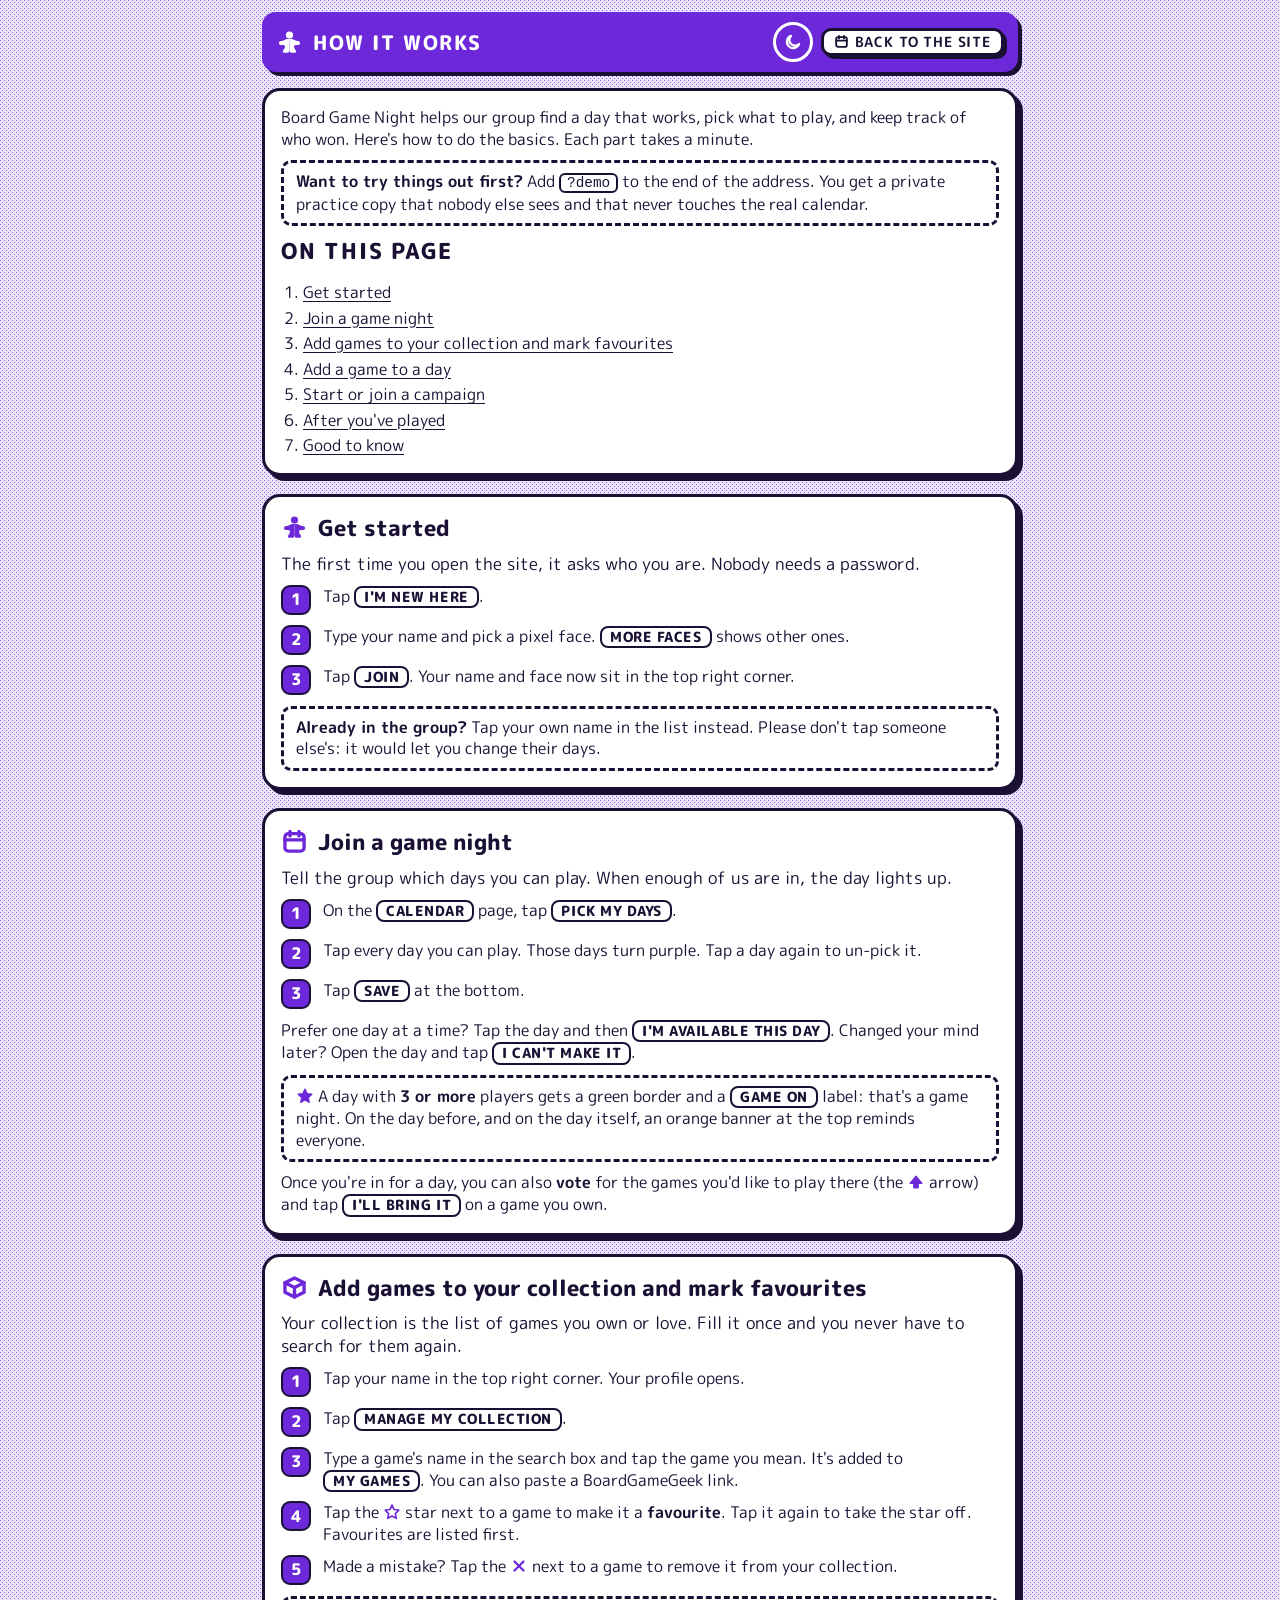
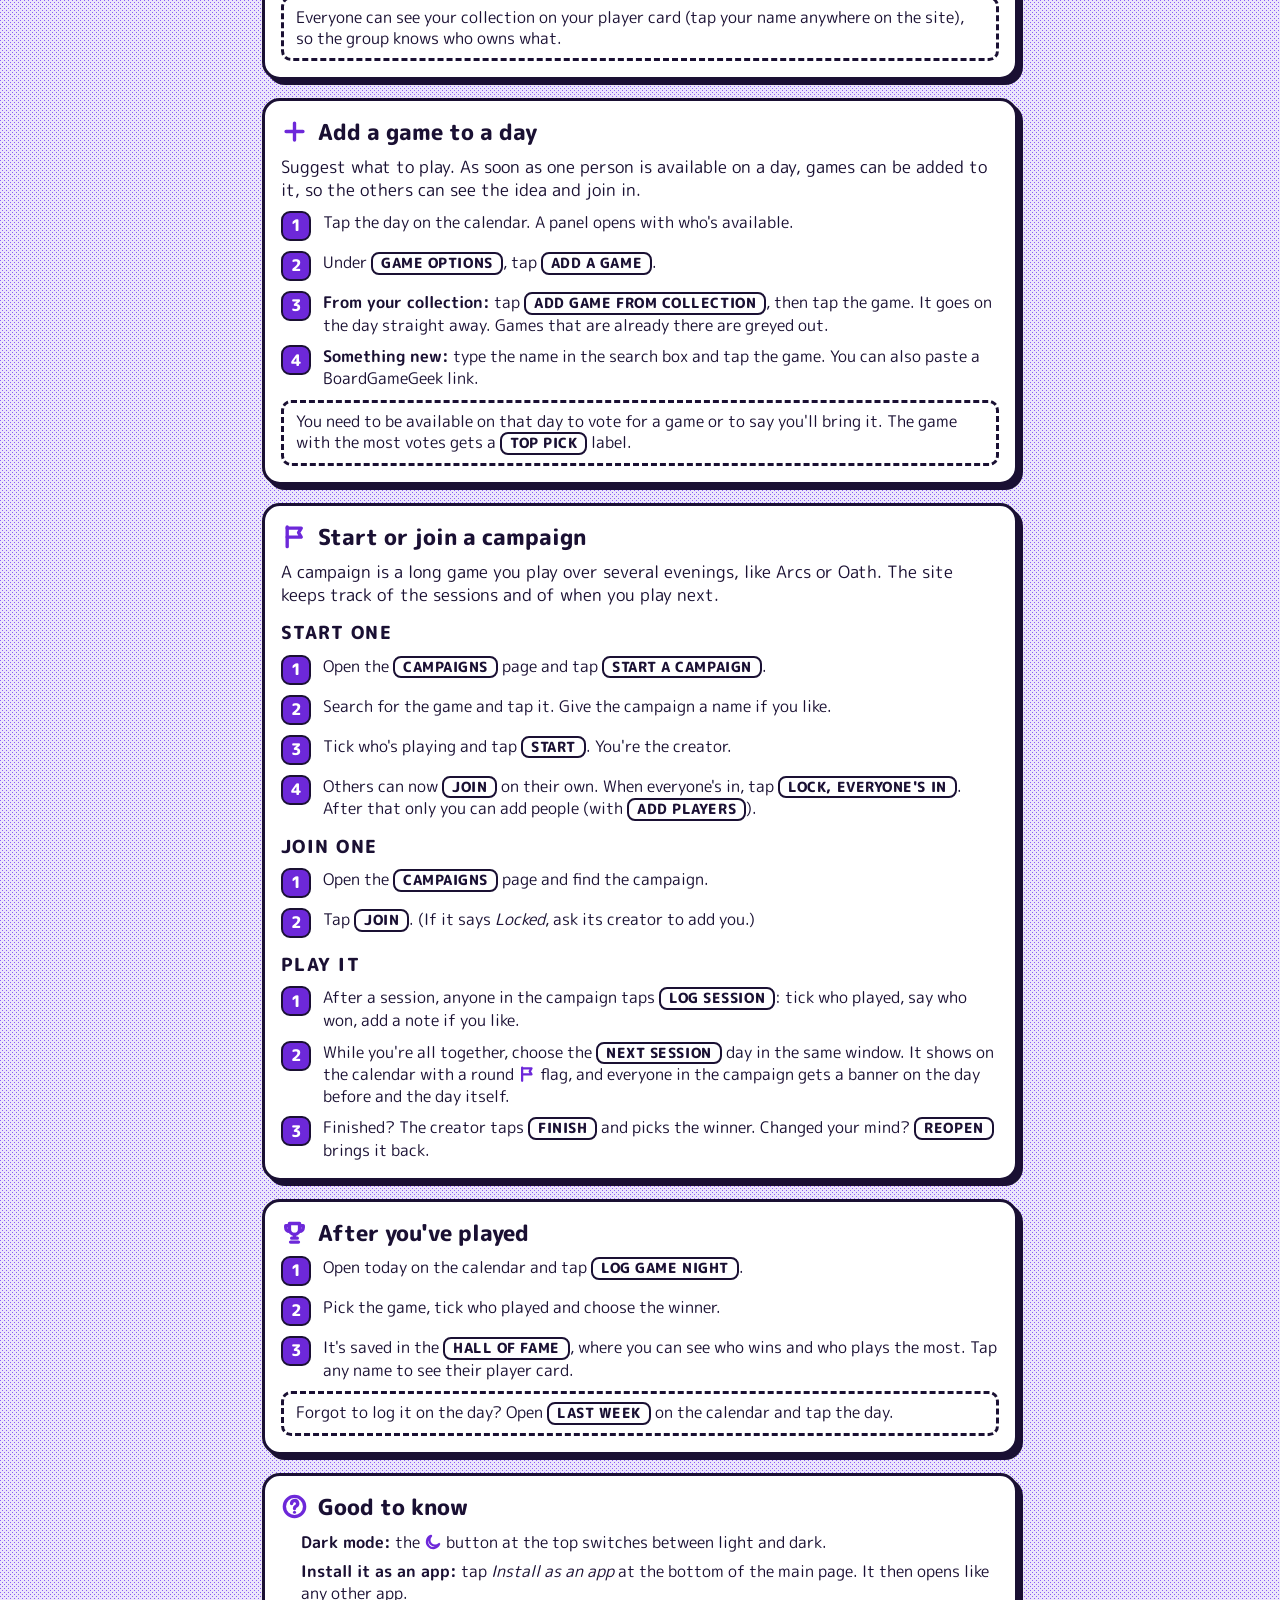
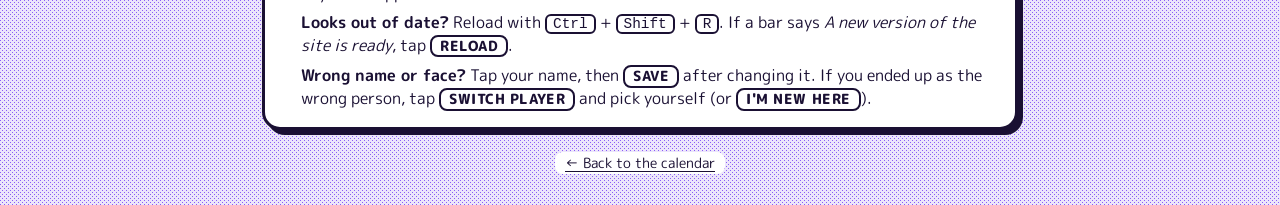
==== commit ffee42a5: "Players list: collapsible on the calendar, tap-to-select with a remove button in the Admin page - Th" ====
--- a/help.html
+++ b/help.html
@@ -62,7 +62,7 @@
           <li>Type your name and pick a pixel face. <b class="ui">More faces</b> shows other ones.</li>
           <li>Tap <b class="ui">Join</b>. Your name and face now sit in the top right corner.</li>
         </ol>
-        <p class="help-tip"><strong>Already in the crew?</strong> Tap your own name in the list instead. Please don't tap someone else's: it would let you change their days.</p>
+        <p class="help-tip"><strong>Already in the group?</strong> Tap your own name in the list instead. Please don't tap someone else's: it would let you change their days.</p>
       </section>
 
       <section class="help-card" id="join">
--- a/css/style.css
+++ b/css/style.css
@@ -139,7 +139,7 @@
 }
 
 .ico { display: block; flex: none; }
-.day-flag .ico, .crew-del .ico, .icon-btn--small .ico, .day-log .ico, .day-campaign .ico, .campaign-tag .ico, .title-tag .ico { width: 15px; height: 15px; }
+.day-flag .ico, .icon-btn--small .ico, .day-log .ico, .day-campaign .ico, .campaign-tag .ico, .title-tag .ico { width: 15px; height: 15px; }
 .muted { opacity: .7; }
 
 /* ---------------------------------------------------------------- layout */
@@ -222,11 +222,11 @@
 .foot a { text-underline-offset: 3px; }
 .foot p + p { margin-top: 6px; }
 /* loose text that sits on the dotted page background gets a solid backing */
-.foot p, .crew-hint, .crew > .muted {
+.foot p, .players > .muted {
   width: fit-content; margin-inline: auto; padding: 2px 10px;
   background: var(--paper); border-radius: 8px; opacity: 1;
 }
-.crew-hint, .crew > .muted { margin-inline: 0; }
+.players > .muted { margin-inline: 0; }
 .foot-admin:empty { display: none; }
 
 .link-btn { padding: 0; background: none; border: 0; text-decoration: underline; text-underline-offset: 3px; }
@@ -388,29 +388,29 @@
   .day-check { position: absolute; top: 8px; right: 8px; }
 }
 
-/* ------------------------------------------------------------------ crew */
-
-.crew { margin-top: 18px; }
-.crew-list { display: flex; flex-wrap: wrap; gap: 8px; margin-top: 10px; }
-.crew-item {
+/* ------------------------------------------------------------------ players (under the calendar) */
+
+.players { margin-top: 18px; }
+.player-list { display: flex; flex-wrap: wrap; gap: 8px; margin: 0; padding: 0; list-style: none; }
+.player-item {
   display: inline-flex; align-items: center; gap: 8px;
   padding: 3px 14px 3px 3px;
   background: hsl(var(--h, 260) var(--pill-s) var(--pill-l));
   border: var(--bw) solid var(--line); border-radius: 11px;
 }
-.crew-item em { font-style: normal; opacity: .6; }
-.crew-item.is-me { background: var(--solid); color: var(--on-solid); }
-.crew-item:has(.crew-del) { padding-right: 4px; }
-.crew-hint { margin-top: 8px; font-size: 14px; }
-.crew-del {
-  display: grid; place-items: center; flex: none;
-  width: 26px; height: 26px; margin-left: 4px;
-  background: var(--paper); color: var(--ink);
-  border: 2px solid var(--line); border-radius: 7px;
-}
+.player-item em { font-style: normal; opacity: .6; }
+.player-item.is-me { background: var(--solid); color: var(--on-solid); }
+/* collapsed: just the faces */
+.player-faces { display: flex; flex-wrap: wrap; gap: 6px; margin: 0; padding: 0; list-style: none; }
+.face-btn {
+  display: grid; place-items: center; padding: 3px;
+  background: hsl(var(--h, 260) var(--pill-s) var(--pill-l)); color: var(--ink);
+  border: 2px solid var(--line); border-radius: 10px;
+}
+.face-btn.is-me { border-color: var(--solid); box-shadow: 0 0 0 2px var(--solid); }
 
 .h-small { font-size: 18px; font-weight: 800; text-transform: uppercase; letter-spacing: .08em; }
-.crew > .h-small {
+.players > .h-small {
   display: inline-block; padding: 2px 10px;
   background: var(--paper); border: var(--bw) solid var(--line); border-radius: 9px;
 }
@@ -544,7 +544,7 @@
   font-weight: 700;
 }
 .pill em { font-style: normal; font-weight: 400; opacity: .6; }
-.pill.is-gone { padding: 3px 12px; background: var(--paper); border-style: dashed; opacity: .75; }   /* has left the crew */
+.pill.is-gone { padding: 3px 12px; background: var(--paper); border-style: dashed; opacity: .75; }   /* has left the group */
 
 /* hall of fame page */
 .hall .board-head h2, .campaigns .board-head h2 { display: flex; align-items: center; gap: 10px; }
@@ -697,7 +697,7 @@
 @media (hover: hover) {
   .btn:hover:not(:disabled) { background: var(--solid); color: var(--on-solid); }
   .btn--solid:hover:not(:disabled) { background: var(--paper); color: var(--ink); }
-  .icon-btn:hover, .crew-del:hover { background: var(--solid); color: var(--on-solid); }
+  .icon-btn:hover { background: var(--solid); color: var(--on-solid); }
   .sheet-head .icon-btn:hover { background: transparent; color: var(--on-solid); }
   .theme-btn:hover { background: var(--on-solid); color: var(--solid); }
   .chip:hover { background: var(--on-solid); color: var(--solid); border-color: var(--on-solid); }
@@ -935,3 +935,80 @@
 @media (hover: hover) { .help-link:hover { background: var(--on-solid); color: var(--solid); } }
 /* the help page reads better as a narrower column than the calendar's wide board */
 .help-page { max-width: 780px; }
+
+/* ---------------------------------------------------------------- admin page */
+
+/* The Admin page is slate, so it's obvious you're in the owner's corner. */
+:root[data-page="admin"] {
+  --bg: #dfe5ee;
+  --paper: #f8fafc;
+  --ink: #0f172a;
+  --line: #0f172a;
+  --shadow: #0f172a;
+  --solid: #334155;
+  --on-solid: #ffffff;
+  --pill-s: 90%; --pill-l: 91%;
+  --dots-light: url("data:image/svg+xml,%3Csvg xmlns='http://www.w3.org/2000/svg' width='4' height='4' fill='%2394a3b8'%3E%3Crect x='0' y='0' width='1' height='1'/%3E%3Crect x='2' y='2' width='1' height='1'/%3E%3C/svg%3E");
+  --dots-mid: url("data:image/svg+xml,%3Csvg xmlns='http://www.w3.org/2000/svg' width='4' height='4' fill='%2394a3b8'%3E%3Crect x='0' y='0' width='1' height='1'/%3E%3Crect x='2' y='0' width='1' height='1'/%3E%3Crect x='0' y='2' width='1' height='1'/%3E%3Crect x='2' y='2' width='1' height='1'/%3E%3C/svg%3E");
+}
+:root[data-theme="dark"][data-page="admin"] {
+  --bg: #0a101c;
+  --paper: #121b2d;
+  --ink: #e2e8f0;
+  --line: #94a3b8;
+  --shadow: #334155;
+  --solid: #64748b;
+  --on-solid: #0b1220;
+  --pill-s: 24%; --pill-l: 22%;
+}
+:root[data-page="admin"] .sheet::backdrop { background-color: rgb(223 229 238 / .8); }
+:root[data-theme="dark"][data-page="admin"] .sheet::backdrop { background-color: rgb(6 10 18 / .78); }
+.admin .board-head h2 { display: flex; align-items: center; gap: 10px; }
+.admin .board-head h2 .ico { width: 30px; height: 30px; color: var(--solid); }
+
+.admin-intro { margin: 12px 0 0; }
+#admin-body > .fold { margin-top: 16px; }
+.adm-list { display: grid; gap: 8px; margin: 0; padding: 0; list-style: none; }
+.adm-row {
+  display: flex; flex-wrap: wrap; align-items: center; gap: 6px 12px;
+  padding: 6px 8px 6px 12px; border: var(--bw) solid var(--line); border-radius: 10px;
+}
+.adm-main { display: grid; flex: 1 1 200px; gap: 2px; min-width: 0; }
+.adm-main strong { font-weight: 800; }
+.adm-sub { font-size: 14px; opacity: .75; }
+.adm-actions { display: flex; flex-wrap: wrap; gap: 6px; margin-left: auto; }
+.adm-head { margin: 12px 0 6px; }
+.adm-head:first-child { margin-top: 0; }
+.adm-day { display: grid; gap: 6px; padding: 8px 10px; border: var(--bw) solid var(--line); border-radius: 10px; }
+.adm-day-head { display: flex; align-items: center; justify-content: space-between; gap: 8px; font-weight: 800; }
+.adm-games { display: grid; gap: 4px; margin: 0; padding: 0; list-style: none; }
+.adm-games li { display: flex; align-items: center; gap: 8px; }
+.adm-games .game-link { flex: 1; min-width: 0; }
+.adm-tools { display: flex; flex-wrap: wrap; align-items: center; gap: 8px 12px; margin-bottom: 10px; }
+.adm-status { padding: 8px 12px; border: var(--bw) dashed var(--line); border-radius: 10px; }
+.adm-form select, .adm-form input[type="date"] { max-width: 100%; }
+input[type="date"] {
+  width: 100%; padding: 9px 12px; font: inherit; color: var(--ink); background: var(--paper);
+  border: var(--bw) solid var(--line); border-radius: 10px;
+}
+
+.adm-form { display: grid; gap: 16px; }
+.adm-main > .pill { justify-self: start; }
+
+/* the Admin page's player list: tap a player, and their details (and the remove button) open under them */
+.adm-player { border: var(--bw) solid var(--line); border-radius: 12px; overflow: hidden; }
+.adm-player.is-selected { background: hsl(var(--h, 260) var(--pill-s) var(--pill-l)); }
+.adm-player-head {
+  display: flex; align-items: center; gap: 10px; width: 100%; padding: 6px 10px;
+  background: none; border: 0; color: inherit; text-align: left;
+}
+.adm-player-name { flex: 1; min-width: 0; font-weight: 800; }
+.adm-player-head > .ico:last-child { flex: none; transition: transform .15s; }
+.adm-player:not(.is-selected) .adm-player-head > .ico:last-child { transform: rotate(-90deg); }
+.adm-player-detail { display: grid; gap: 10px; padding: 4px 12px 12px; }
+.adm-player-detail .facts { margin: 0; }
+.adm-player-detail p { margin: 0; }
+@media (hover: hover) { .adm-player:not(.is-selected) .adm-player-head:hover { background: var(--solid); color: var(--on-solid); } }
+.btn--danger { background: #fee2e2; color: #7f1d1d; border-color: #7f1d1d; box-shadow: 3px 3px 0 #7f1d1d; }
+:root[data-theme="dark"] .btn--danger { background: #3b1219; color: #fecaca; border-color: #f87171; box-shadow: 3px 3px 0 #7f1d1d; }
+@media (hover: hover) { .btn--danger:hover:not(:disabled) { background: #7f1d1d; color: #fff; } }
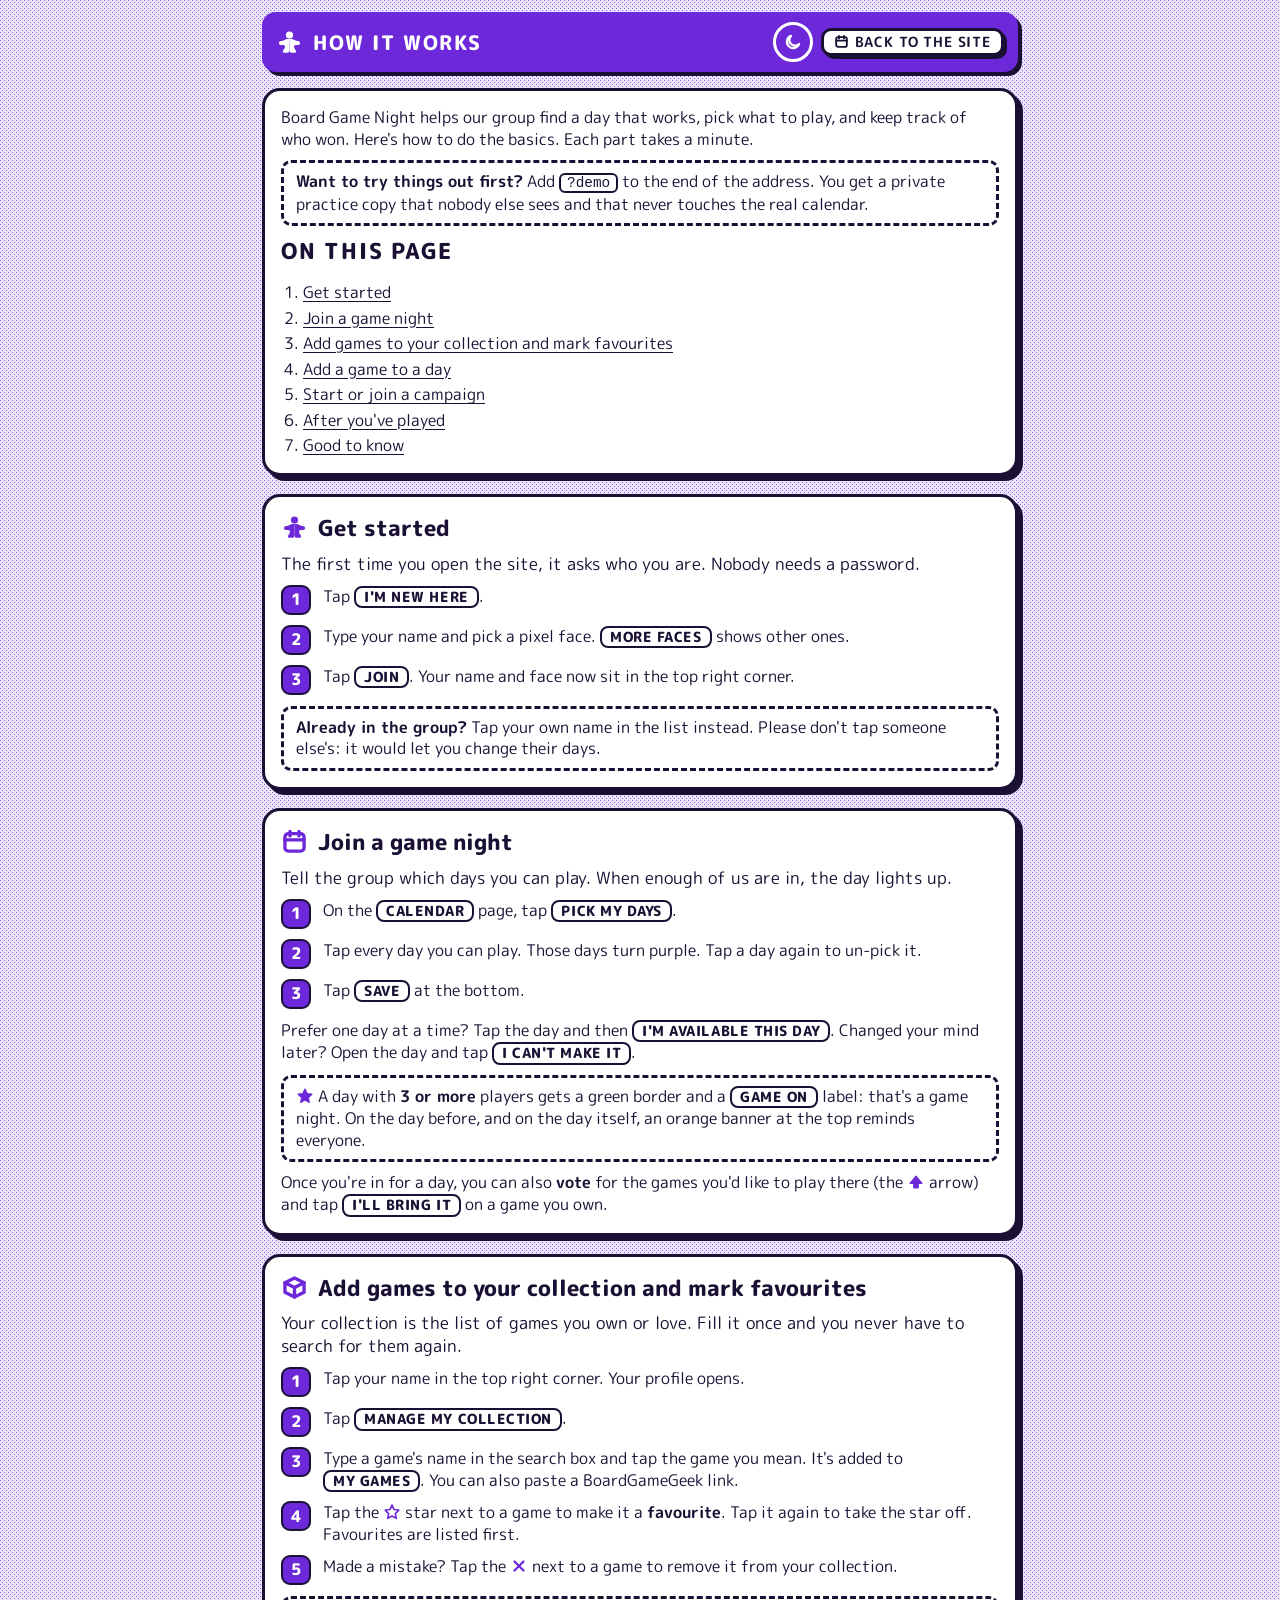
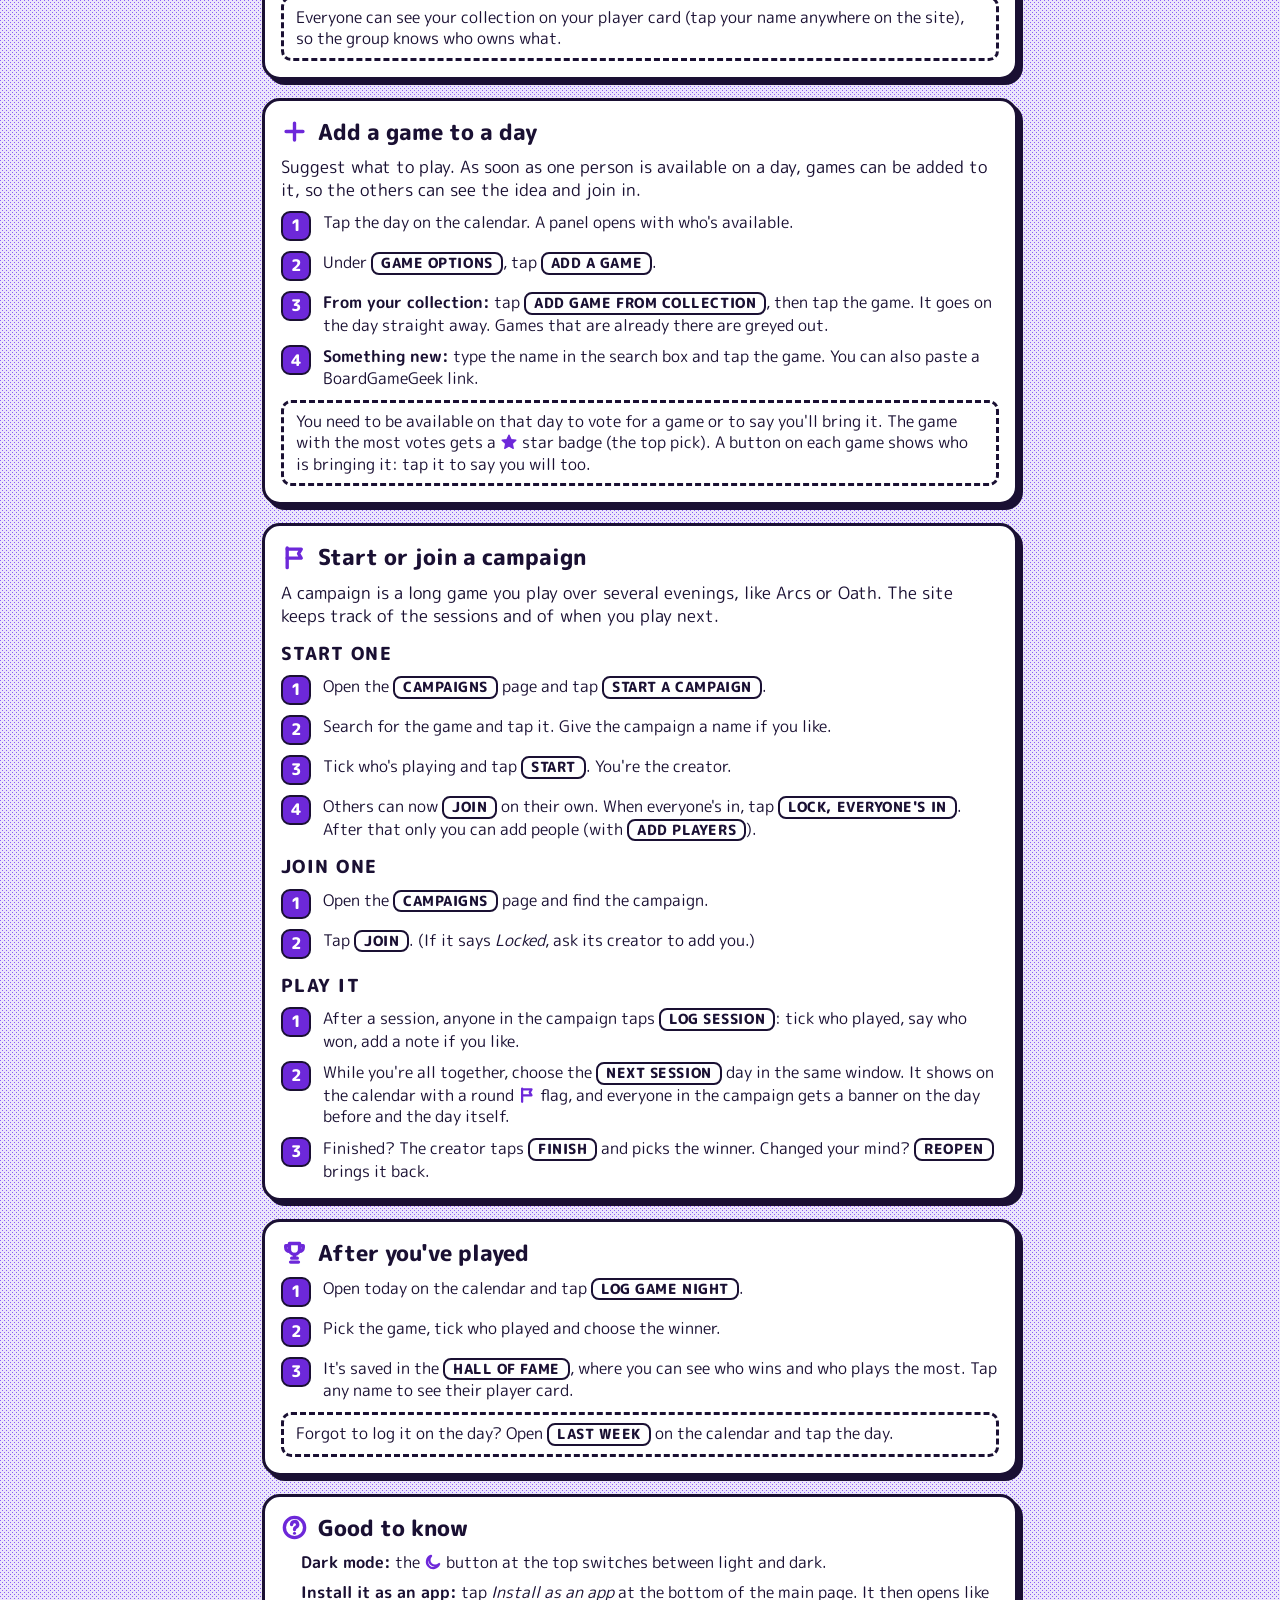
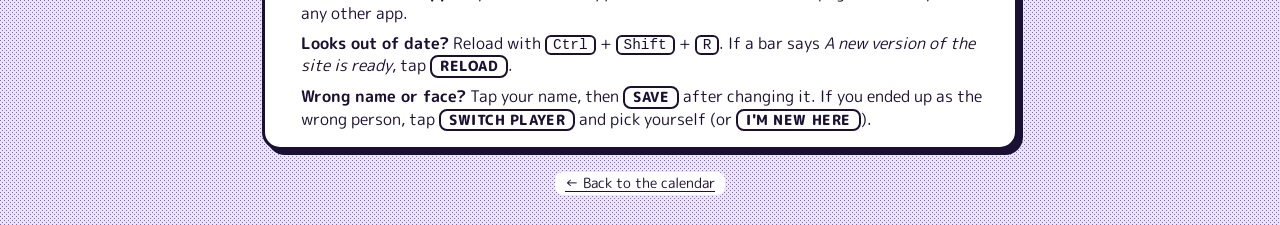
==== commit 5f9c7dec: "New layout for a game on a day's list Each game in a day's Game options is laid out as: - a star bad" ====
--- a/help.html
+++ b/help.html
@@ -100,7 +100,7 @@
           <li><strong>From your collection:</strong> tap <b class="ui">Add game from collection</b>, then tap the game. It goes on the day straight away. Games that are already there are greyed out.</li>
           <li><strong>Something new:</strong> type the name in the search box and tap the game. You can also paste a BoardGameGeek link.</li>
         </ol>
-        <p class="help-tip">You need to be available on that day to vote for a game or to say you'll bring it. The game with the most votes gets a <b class="ui">Top pick</b> label.</p>
+        <p class="help-tip">You need to be available on that day to vote for a game or to say you'll bring it. The game with the most votes gets a <span class="help-ico" data-icon="star"></span> star badge (the top pick). A button on each game shows who is bringing it: tap it to say you will too.</p>
       </section>
 
       <section class="help-card" id="campaign">
--- a/css/style.css
+++ b/css/style.css
@@ -471,51 +471,64 @@
 .block > .btn { justify-self: start; }
 
 .head-row { display: flex; align-items: center; justify-content: space-between; gap: 10px; }
-
+.head-row .fold-head { flex: 1; width: auto; }
+.head-row .fold-head[aria-expanded="false"] > .ico { transform: rotate(-90deg); }
+
+/* One game on a day's list (an experiment: git checkout css/style.css js/app.js goes back to the
+   committed version). A star badge (the top pick) sits above the vote button on the left; the
+   name and the face and name of whoever added it share the first line; who voted and who is
+   bringing it are on the second; the remove button, as tall as the vote button, is on the right. */
 .games { display: grid; gap: 8px; }
 .game {
-  display: grid; grid-template-columns: auto 1fr auto; align-items: center; gap: 10px;
-  padding: 8px;
+  display: grid; grid-template-columns: 46px minmax(0, 1fr) auto;
+  grid-template-areas: "badge head head" "vote meta remove";
+  align-items: center; column-gap: 10px; row-gap: 4px;
+  padding: 8px 10px;
   border: var(--bw) solid var(--line); border-radius: 12px;
 }
 .game.is-top { border-color: var(--solid); box-shadow: 0 0 0 2px var(--paper), 0 0 0 4px var(--solid); }
-.game-main { display: grid; justify-items: start; gap: 4px; min-width: 0; }
+.game-badge {
+  grid-area: badge; display: grid; place-items: center; height: 26px;
+  background: var(--solid); color: var(--on-solid); border-radius: 8px;
+}
+.game-badge:empty { display: none; }
+.game-badge .ico { width: 16px; height: 16px; }
 .game-link { display: inline-flex; align-items: center; flex-wrap: wrap; gap: 4px 8px; text-decoration: none; font-weight: 700; }
+/* the name and who added it stay on one line: a long name is cut short with an ellipsis (the full
+   name is the link's tooltip), so it never pushes the adder or the rest of the row around */
+.game-head { grid-area: head; display: flex; align-items: center; justify-content: space-between; gap: 10px; min-width: 0; }
+.game-title { flex: 1 1 auto; flex-wrap: nowrap; min-width: 0; }
+.game-title .game-name { min-width: 0; overflow: hidden; text-overflow: ellipsis; white-space: nowrap; }
 .game-name { font-size: 19px; }
 .game-year { opacity: .6; font-weight: 400; }
-.game-by { display: inline-flex; align-items: center; gap: 6px; font-size: 14px; opacity: .8; }
+.game-by { display: inline-flex; flex: none; align-items: center; gap: 6px; font-size: 14px; white-space: nowrap; opacity: .85; }
+.game-meta { grid-area: meta; display: grid; justify-items: start; gap: 4px; min-width: 0; }
 .game-voters { display: inline-flex; flex-wrap: wrap; gap: 3px; }
+.game > .icon-btn { grid-area: remove; align-self: stretch; width: 46px; height: auto; min-height: 52px; }   /* as tall as the vote button */
 
 /* voting: tap to vote for a game, tap again to take it back */
 .vote {
+  grid-area: vote; align-self: stretch;
   display: flex; flex-direction: column; align-items: center; justify-content: center;
-  width: 50px; min-height: 54px; padding: 4px 0;
+  width: 46px; min-height: 52px; padding: 4px 0;
   background: var(--paper); color: var(--ink);
   border: var(--bw) solid var(--line); border-radius: 10px;
   font-weight: 800; line-height: 1.1;
 }
 .vote.is-on { background: var(--solid); color: var(--on-solid); }
 .vote.is-locked { opacity: .5; cursor: not-allowed; }   /* not available this day, so no vote */
-.top-pick {
-  display: inline-flex; align-items: center; gap: 5px;
-  padding: 0 8px 0 6px;
-  background: var(--solid); color: var(--on-solid); border-radius: 7px;
-  font-size: 12px; font-weight: 800; letter-spacing: .06em; text-transform: uppercase;
-}
-.top-pick .ico { width: 13px; height: 13px; }
-
-/* "I'll bring it" */
-.game-actions { display: flex; flex-wrap: wrap; align-items: center; gap: 6px 10px; }
+
+/* "I'll bring it" / "Mia is bringing it": one button, filled when you're bringing it too */
 .bring {
   display: inline-flex; align-items: center; gap: 6px; padding: 2px 10px 2px 8px;
   background: var(--paper); color: var(--ink);
   border: 2px solid var(--line); border-radius: 8px;
-  font-size: 14px; font-weight: 700;
-}
-.bring .ico { width: 16px; height: 16px; }
+  font-size: 14px; font-weight: 700; text-align: left;
+}
+.bring .ico { width: 16px; height: 16px; flex: none; }
 .bring.is-on { background: var(--solid); color: var(--on-solid); }
+.bring.is-others { background: color-mix(in srgb, var(--solid) 16%, var(--paper)); border-color: var(--solid); }
 .bring.is-locked { opacity: .5; cursor: not-allowed; }   /* not available this day, so no bringing */
-.game-brings { font-size: 14px; }
 
 /* where and when, plus the buttons under it */
 .details { display: grid; gap: 6px; }
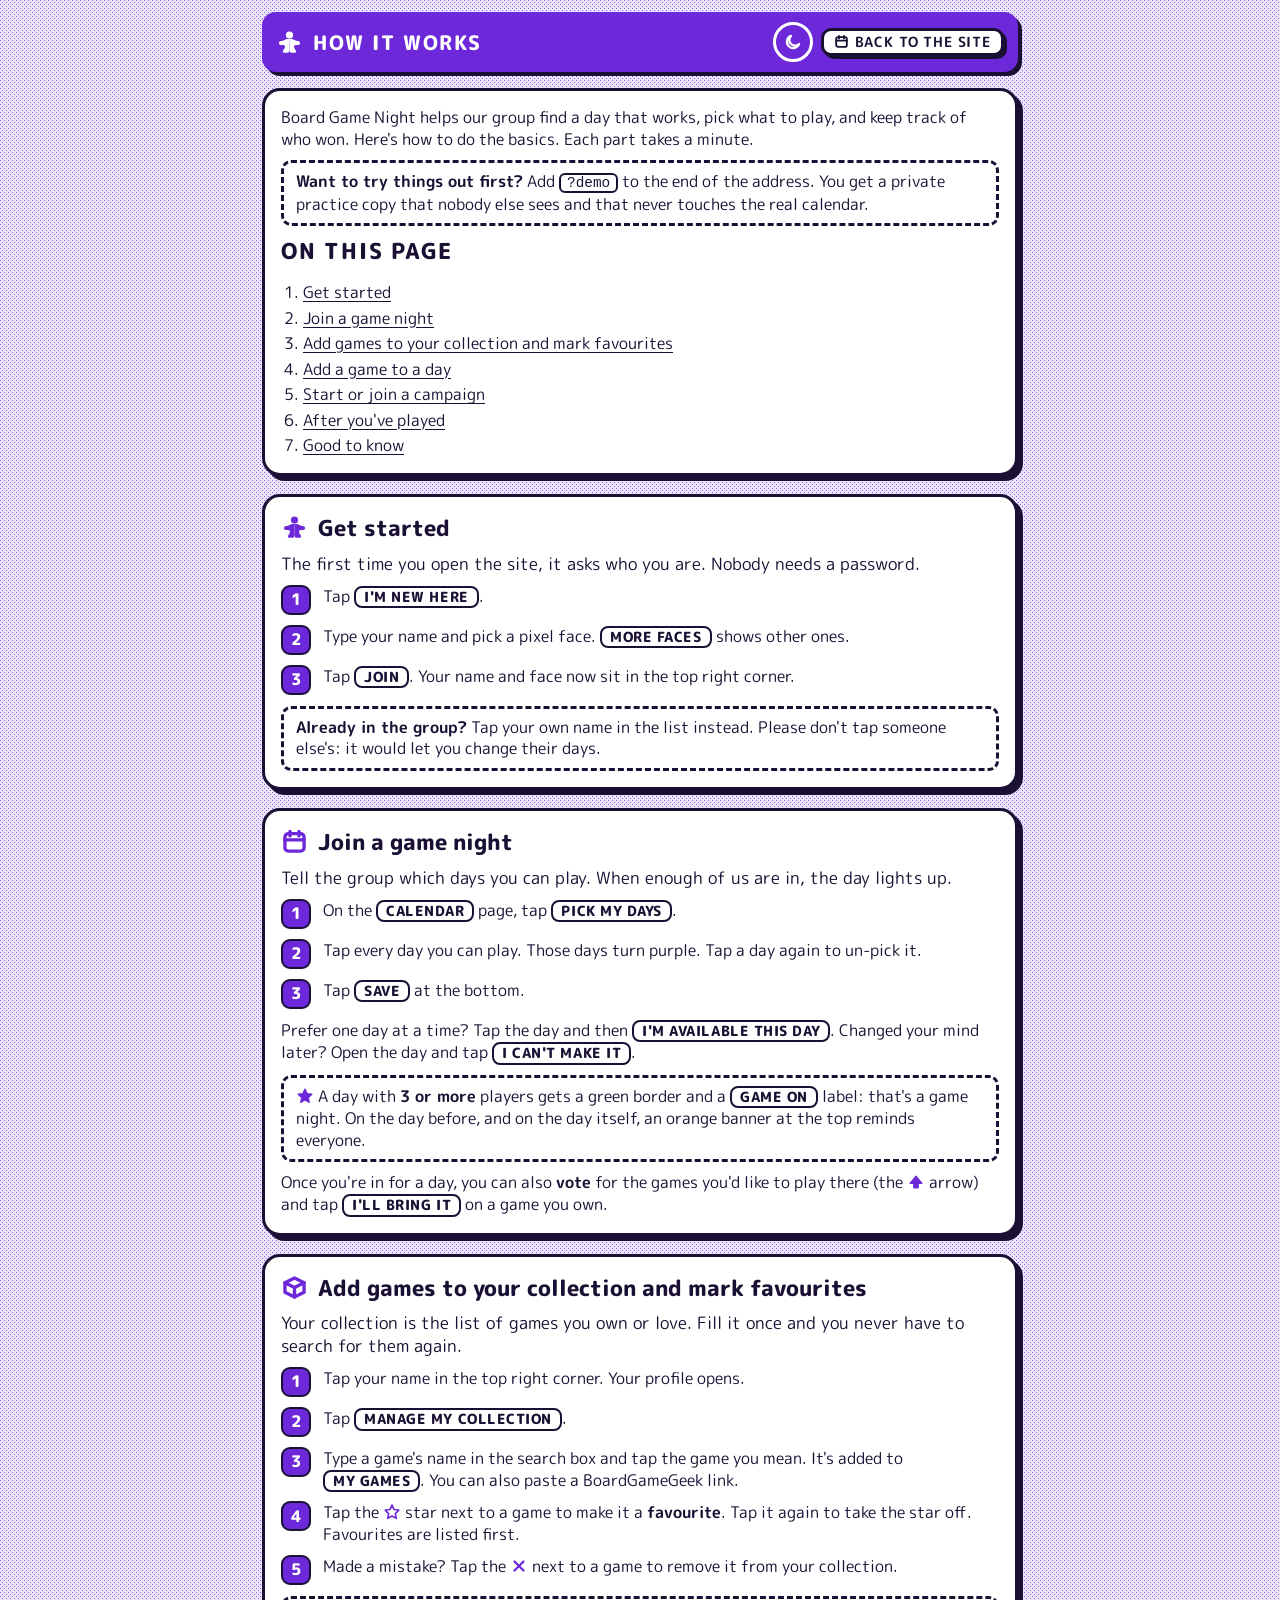
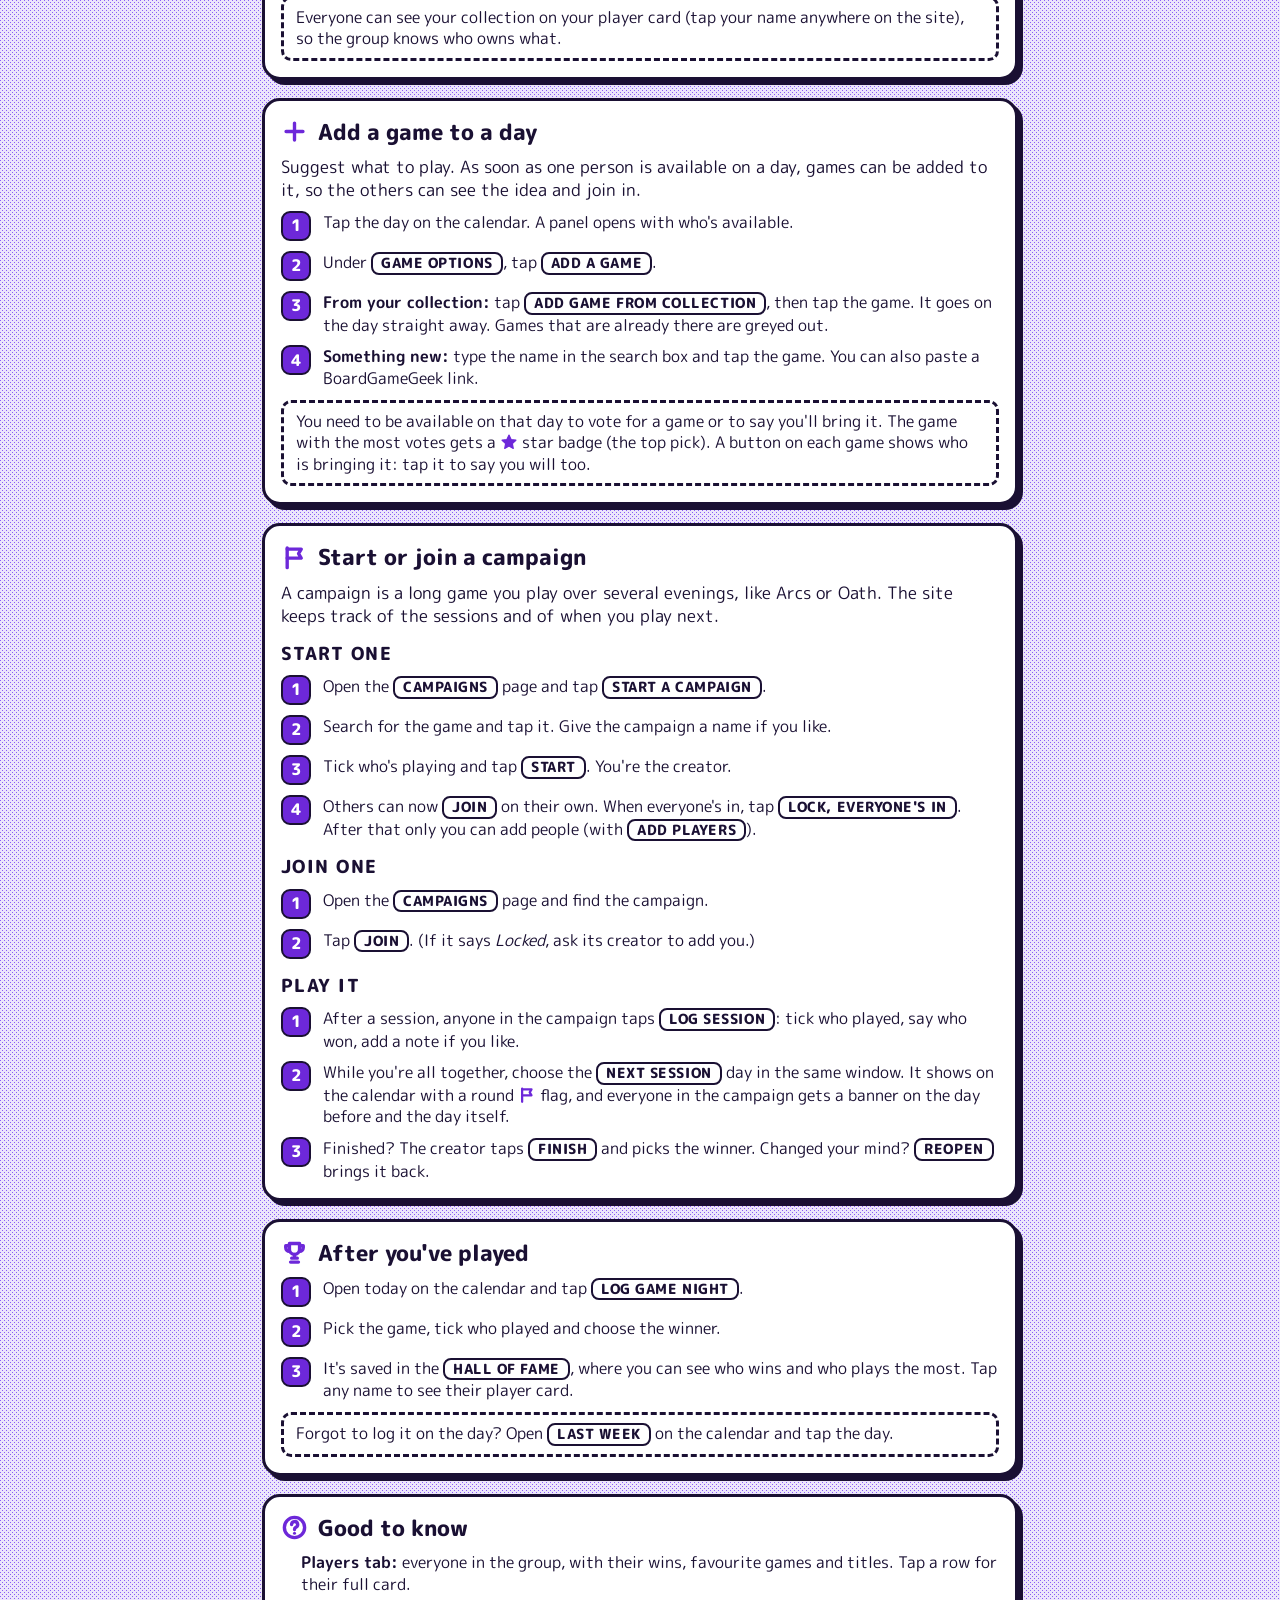
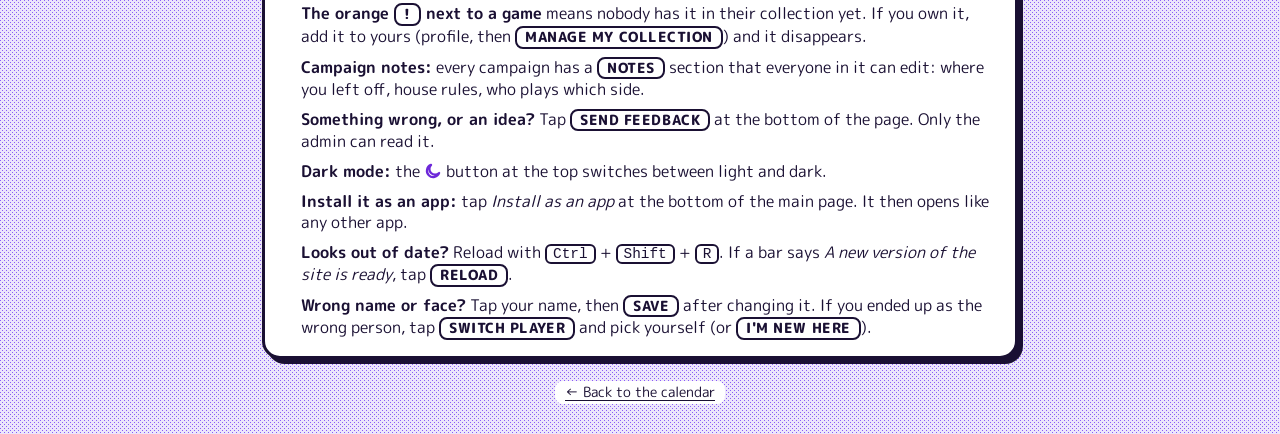
==== commit 30b6bbbf: "Add Players tab, campaign notes, group game collection, feedback, backup restore and old-day tidying" ====
--- a/help.html
+++ b/help.html
@@ -139,6 +139,10 @@
       <section class="help-card" id="more">
         <h2><span class="help-ico" data-icon="help" data-size="3"></span> Good to know</h2>
         <ul class="help-list">
+          <li><strong>Players tab:</strong> everyone in the group, with their wins, favourite games and titles. Tap a row for their full card.</li>
+          <li><strong>The orange <b class="ui">!</b> next to a game</strong> means nobody has it in their collection yet. If you own it, add it to yours (profile, then <b class="ui">Manage my collection</b>) and it disappears.</li>
+          <li><strong>Campaign notes:</strong> every campaign has a <b class="ui">Notes</b> section that everyone in it can edit: where you left off, house rules, who plays which side.</li>
+          <li><strong>Something wrong, or an idea?</strong> Tap <b class="ui">Send feedback</b> at the bottom of the page. Only the admin can read it.</li>
           <li><strong>Dark mode:</strong> the <span class="help-ico" data-icon="moon"></span> button at the top switches between light and dark.</li>
           <li><strong>Install it as an app:</strong> tap <em>Install as an app</em> at the bottom of the main page. It then opens like any other app.</li>
           <li><strong>Looks out of date?</strong> Reload with <kbd>Ctrl</kbd> + <kbd>Shift</kbd> + <kbd>R</kbd>. If a bar says <em>A new version of the site is ready</em>, tap <b class="ui">Reload</b>.</li>
--- a/css/style.css
+++ b/css/style.css
@@ -222,11 +222,10 @@
 .foot a { text-underline-offset: 3px; }
 .foot p + p { margin-top: 6px; }
 /* loose text that sits on the dotted page background gets a solid backing */
-.foot p, .players > .muted {
+.foot p {
   width: fit-content; margin-inline: auto; padding: 2px 10px;
   background: var(--paper); border-radius: 8px; opacity: 1;
 }
-.players > .muted { margin-inline: 0; }
 .foot-admin:empty { display: none; }
 
 .link-btn { padding: 0; background: none; border: 0; text-decoration: underline; text-underline-offset: 3px; }
@@ -388,32 +387,7 @@
   .day-check { position: absolute; top: 8px; right: 8px; }
 }
 
-/* ------------------------------------------------------------------ players (under the calendar) */
-
-.players { margin-top: 18px; }
-.player-list { display: flex; flex-wrap: wrap; gap: 8px; margin: 0; padding: 0; list-style: none; }
-.player-item {
-  display: inline-flex; align-items: center; gap: 8px;
-  padding: 3px 14px 3px 3px;
-  background: hsl(var(--h, 260) var(--pill-s) var(--pill-l));
-  border: var(--bw) solid var(--line); border-radius: 11px;
-}
-.player-item em { font-style: normal; opacity: .6; }
-.player-item.is-me { background: var(--solid); color: var(--on-solid); }
-/* collapsed: just the faces */
-.player-faces { display: flex; flex-wrap: wrap; gap: 6px; margin: 0; padding: 0; list-style: none; }
-.face-btn {
-  display: grid; place-items: center; padding: 3px;
-  background: hsl(var(--h, 260) var(--pill-s) var(--pill-l)); color: var(--ink);
-  border: 2px solid var(--line); border-radius: 10px;
-}
-.face-btn.is-me { border-color: var(--solid); box-shadow: 0 0 0 2px var(--solid); }
-
 .h-small { font-size: 18px; font-weight: 800; text-transform: uppercase; letter-spacing: .08em; }
-.players > .h-small {
-  display: inline-block; padding: 2px 10px;
-  background: var(--paper); border: var(--bw) solid var(--line); border-radius: 9px;
-}
 .count {
   display: inline-block; min-width: 1.6em; margin-left: 6px; padding: 0 6px;
   background: var(--solid); color: var(--on-solid); border-radius: 7px; text-align: center; font-size: .85em;
@@ -472,6 +446,15 @@
 
 .head-row { display: flex; align-items: center; justify-content: space-between; gap: 10px; }
 .head-row .fold-head { flex: 1; width: auto; }
+/* the "?" beside a heading: the same height and look as the bar next to it */
+.head-row .help-btn {
+  display: grid; place-items: center; flex: none; align-self: stretch;
+  width: 46px; min-height: 42px; padding: 0;
+  background: var(--paper); color: var(--ink);
+  border: var(--bw) solid var(--line); border-radius: 10px;
+  font-size: 22px; font-weight: 800; line-height: 1;
+}
+@media (hover: hover) { .head-row .help-btn:hover { background: var(--solid); color: var(--on-solid); } }
 .head-row .fold-head[aria-expanded="false"] > .ico { transform: rotate(-90deg); }
 
 /* One game on a day's list (an experiment: git checkout css/style.css js/app.js goes back to the
@@ -497,7 +480,8 @@
 /* the name and who added it stay on one line: a long name is cut short with an ellipsis (the full
    name is the link's tooltip), so it never pushes the adder or the rest of the row around */
 .game-head { grid-area: head; display: flex; align-items: center; justify-content: space-between; gap: 10px; min-width: 0; }
-.game-title { flex: 1 1 auto; flex-wrap: nowrap; min-width: 0; }
+.game-left { display: flex; align-items: center; gap: 6px; flex: 1 1 auto; min-width: 0; }
+.game-title { flex: 0 1 auto; flex-wrap: nowrap; min-width: 0; }
 .game-title .game-name { min-width: 0; overflow: hidden; text-overflow: ellipsis; white-space: nowrap; }
 .game-name { font-size: 19px; }
 .game-year { opacity: .6; font-weight: 400; }
@@ -1025,3 +1009,83 @@
 .btn--danger { background: #fee2e2; color: #7f1d1d; border-color: #7f1d1d; box-shadow: 3px 3px 0 #7f1d1d; }
 :root[data-theme="dark"] .btn--danger { background: #3b1219; color: #fecaca; border-color: #f87171; box-shadow: 3px 3px 0 #7f1d1d; }
 @media (hover: hover) { .btn--danger:hover:not(:disabled) { background: #7f1d1d; color: #fff; } }
+
+/* ---------------------------------------------------------------- players page */
+
+/* The Players page is rose. */
+:root[data-page="players"] {
+  --bg: #fbe3ee;
+  --paper: #fffafc;
+  --ink: #2a0b18;
+  --line: #2a0b18;
+  --shadow: #2a0b18;
+  --solid: #be185d;
+  --on-solid: #ffffff;
+  --pill-s: 90%; --pill-l: 91%;
+  --dots-light: url("data:image/svg+xml,%3Csvg xmlns='http://www.w3.org/2000/svg' width='4' height='4' fill='%23f472b6'%3E%3Crect x='0' y='0' width='1' height='1'/%3E%3Crect x='2' y='2' width='1' height='1'/%3E%3C/svg%3E");
+  --dots-mid: url("data:image/svg+xml,%3Csvg xmlns='http://www.w3.org/2000/svg' width='4' height='4' fill='%23f472b6'%3E%3Crect x='0' y='0' width='1' height='1'/%3E%3Crect x='2' y='0' width='1' height='1'/%3E%3Crect x='0' y='2' width='1' height='1'/%3E%3Crect x='2' y='2' width='1' height='1'/%3E%3C/svg%3E");
+}
+:root[data-theme="dark"][data-page="players"] {
+  --bg: #1c0a12;
+  --paper: #2b1220;
+  --ink: #ffe4ef;
+  --line: #f472b6;
+  --shadow: #9d174d;
+  --solid: #db2777;
+  --on-solid: #ffffff;
+  --pill-s: 34%; --pill-l: 24%;
+}
+:root[data-page="players"] .sheet::backdrop { background-color: rgb(251 227 238 / .8); }
+:root[data-theme="dark"][data-page="players"] .sheet::backdrop { background-color: rgb(22 6 14 / .78); }
+.players .board-head h2 { display: flex; align-items: center; gap: 10px; }
+.players .board-head h2 .ico { width: 30px; height: 30px; color: var(--solid); }
+
+.pl-search { margin: 12px 0 0; }
+.pl-list { display: grid; gap: 8px; margin: 12px 0 0; padding: 0; list-style: none; }
+.pl-row {
+  background: hsl(var(--h, 330) var(--pill-s) var(--pill-l));
+  border: var(--bw) solid var(--line); border-radius: 12px;
+}
+.pl-row.is-me { border-color: var(--solid); box-shadow: 0 0 0 2px var(--paper), 0 0 0 4px var(--solid); }
+.pl-main {
+  display: flex; align-items: center; gap: 12px; width: 100%; padding: 8px 10px;
+  background: none; border: 0; color: inherit; text-align: left;
+}
+.pl-text { display: grid; flex: 1; gap: 2px; min-width: 0; }
+.pl-name { font-size: 19px; font-weight: 800; }
+.pl-name em { font-style: normal; font-weight: 400; opacity: .6; }
+.pl-sub { font-size: 14px; opacity: .85; }
+.pl-favs .ico { display: inline-block; width: 13px; height: 13px; vertical-align: -1px; color: #d99a00; }
+.pl-tags { display: flex; flex-wrap: wrap; gap: 4px; margin-top: 2px; }
+.pl-main > .ico:last-child { flex: none; transform: rotate(-90deg); }
+@media (hover: hover) { .pl-main:hover .pl-name { text-decoration: underline; text-underline-offset: 3px; } }
+.title-tag--small { padding: 0 8px; font-size: 11px; }
+
+/* "!": a game nobody has in their collection (and that hasn't been played, which would add it) */
+.no-owner {
+  display: inline-grid; place-items: center; flex: none; width: 20px; height: 20px; padding: 0;
+  background: var(--alert); color: var(--on-alert);
+  border: 2px solid var(--on-alert); border-radius: 50%;
+  font-size: 13px; font-weight: 800; line-height: 1;
+}
+
+/* campaign notes, and text boxes */
+.camp-notes { margin: 0; white-space: pre-wrap; overflow-wrap: anywhere; }
+.camp-peek { margin: 0; overflow: hidden; text-overflow: ellipsis; white-space: nowrap; }
+textarea {
+  width: 100%; padding: 9px 12px; font: inherit; color: var(--ink); background: var(--paper);
+  border: var(--bw) solid var(--line); border-radius: 10px; resize: vertical;
+}
+textarea:focus-visible { outline-offset: 2px; }
+textarea::placeholder { color: var(--ink); opacity: .5; }
+
+/* feedback on the Admin page, and the count on the Admin tab */
+.adm-row.is-new { box-shadow: 0 0 0 2px var(--paper), 0 0 0 4px var(--alert); }
+.new-tag {
+  padding: 0 6px; background: var(--alert); color: var(--on-alert); border-radius: 6px;
+  font-size: 11px; letter-spacing: .06em; text-transform: uppercase;
+}
+.fb-text { margin: 0; white-space: pre-wrap; overflow-wrap: anywhere; }
+.tab .count { background: var(--alert); color: var(--on-alert); }
+.file-btn { cursor: pointer; }
+.file-btn:focus-within { outline: 3px solid var(--solid); outline-offset: 3px; }
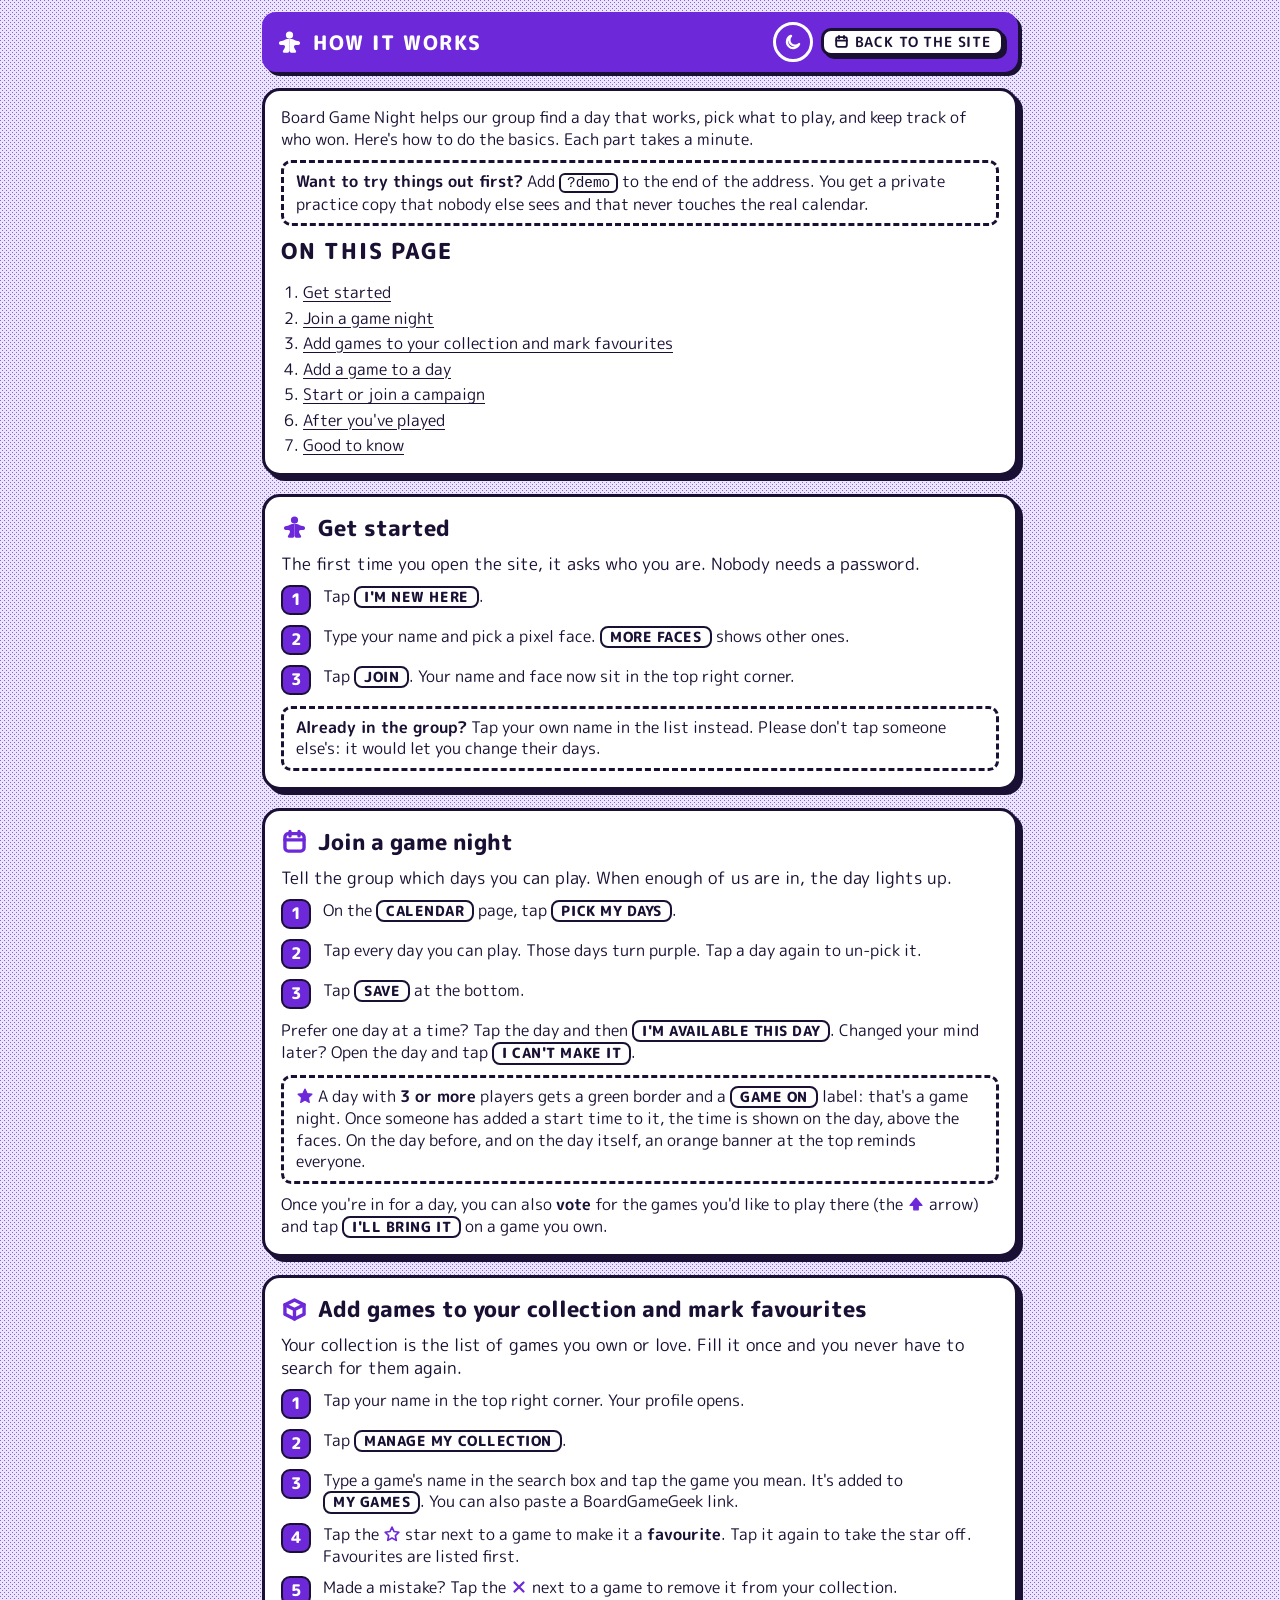
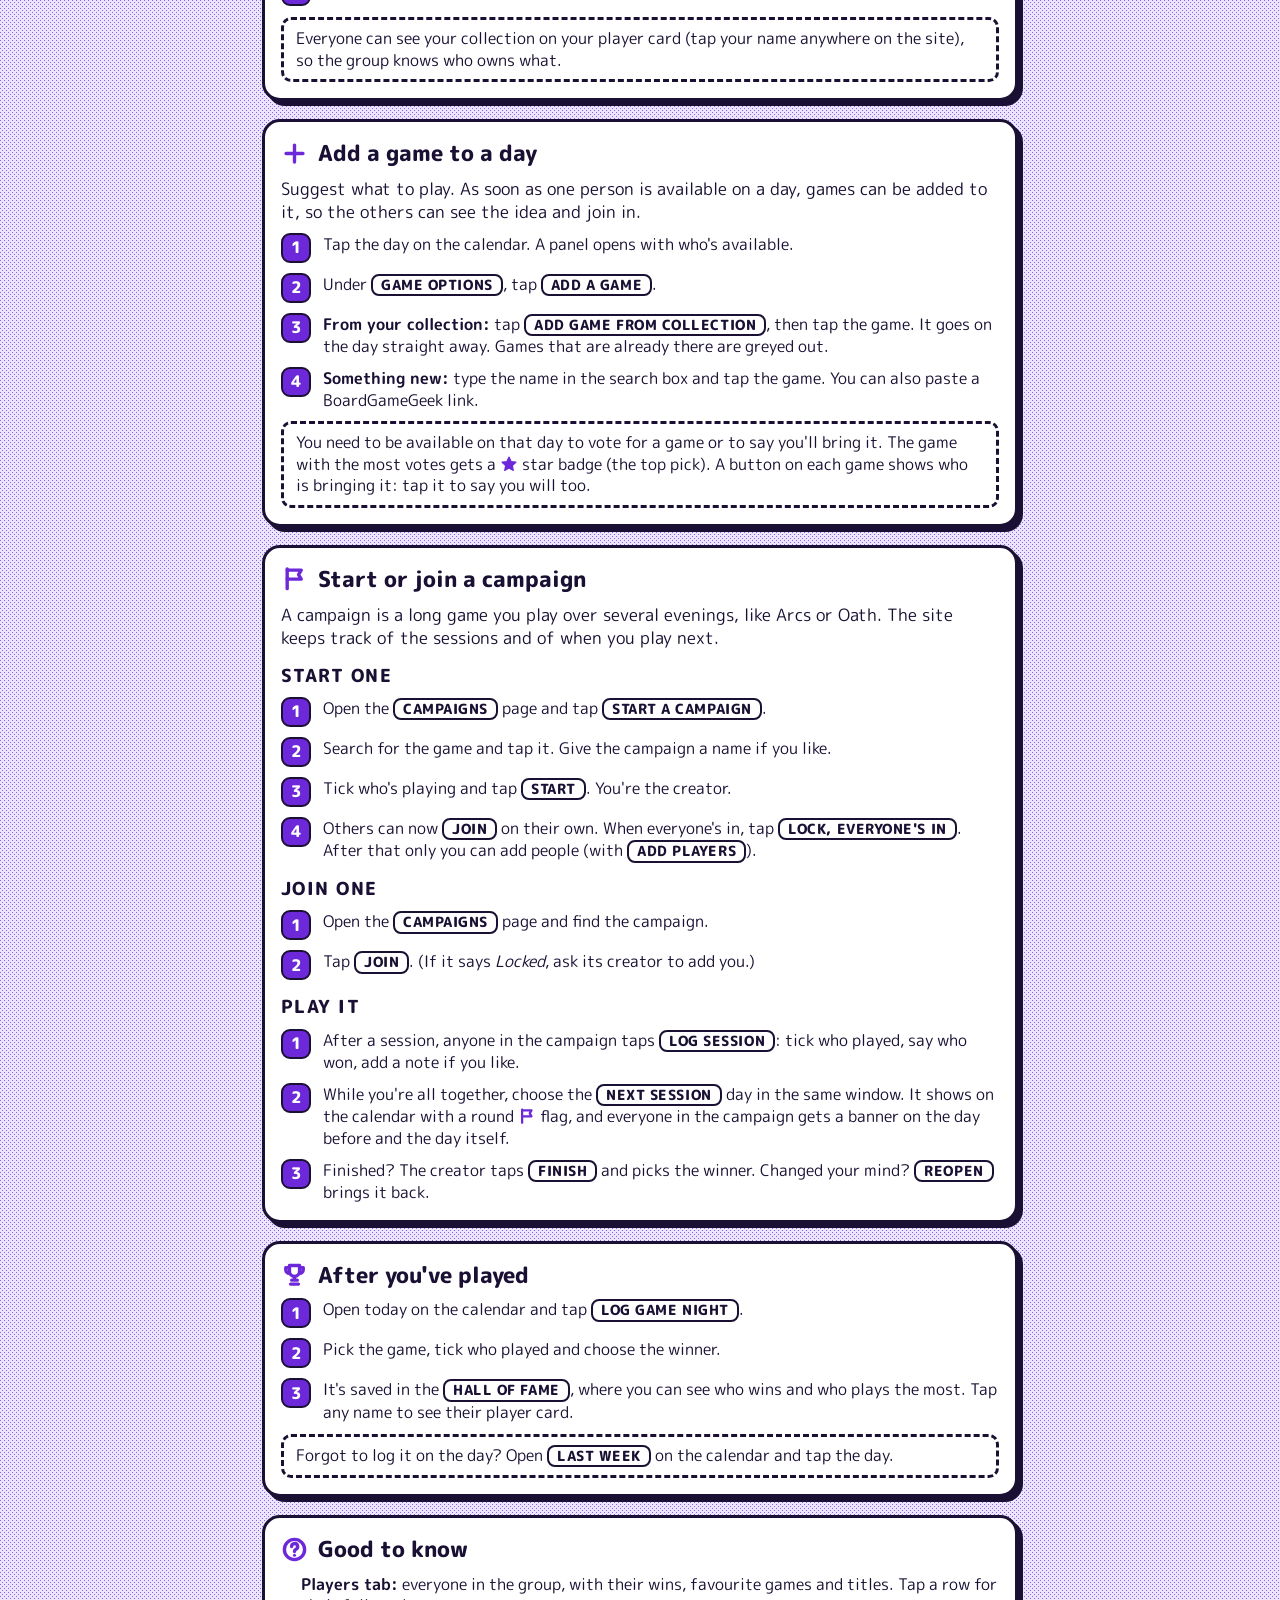
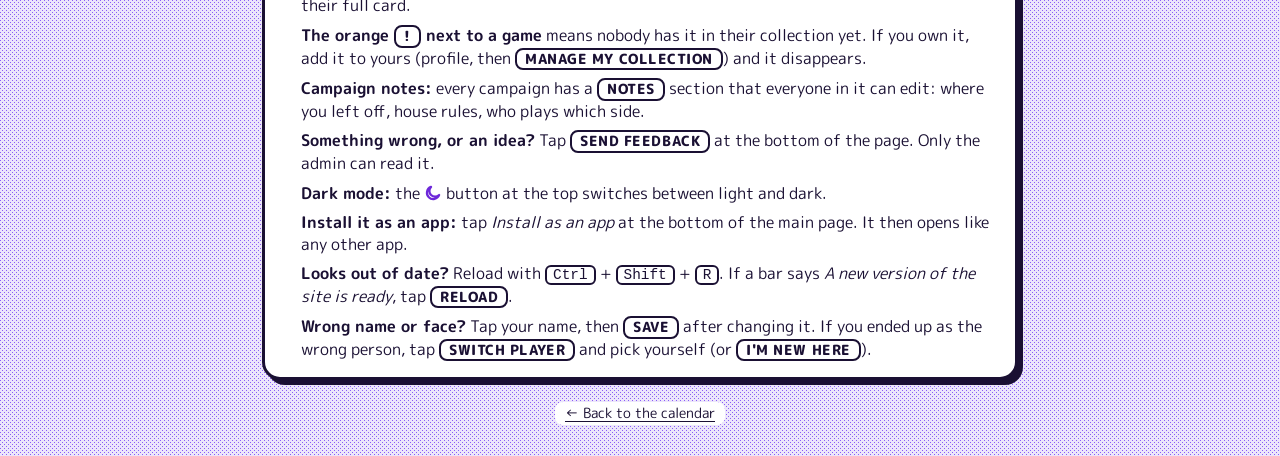
==== commit 57e8adf6: "Show a game night's start time on its calendar day, above the faces Only when the day is game-on and" ====
--- a/help.html
+++ b/help.html
@@ -74,7 +74,7 @@
           <li>Tap <b class="ui">Save</b> at the bottom.</li>
         </ol>
         <p>Prefer one day at a time? Tap the day and then <b class="ui">I'm available this day</b>. Changed your mind later? Open the day and tap <b class="ui">I can't make it</b>.</p>
-        <p class="help-tip"><span class="help-ico" data-icon="star"></span> A day with <strong>3 or more</strong> players gets a green border and a <b class="ui">Game on</b> label: that's a game night. On the day before, and on the day itself, an orange banner at the top reminds everyone.</p>
+        <p class="help-tip"><span class="help-ico" data-icon="star"></span> A day with <strong>3 or more</strong> players gets a green border and a <b class="ui">Game on</b> label: that's a game night. Once someone has added a start time to it, the time is shown on the day, above the faces. On the day before, and on the day itself, an orange banner at the top reminds everyone.</p>
         <p>Once you're in for a day, you can also <strong>vote</strong> for the games you'd like to play there (the <span class="help-ico" data-icon="up"></span> arrow) and tap <b class="ui">I'll bring it</b> on a game you own.</p>
       </section>
 
--- a/css/style.css
+++ b/css/style.css
@@ -323,7 +323,11 @@
 .day-num { font-size: 30px; font-weight: 800; }
 .day-sub { min-height: 1em; font-size: 12px; letter-spacing: .08em; text-transform: uppercase; }
 
-.day-people { flex: 1; display: flex; flex-wrap: wrap; gap: 4px; align-content: center; min-height: 26px; }
+/* the middle of a day: the start time (a game night that has one) above the faces */
+.day-mid { flex: 1; display: flex; flex-direction: column; justify-content: center; gap: 4px; min-width: 0; }
+.day-time { display: inline-flex; align-items: center; gap: 5px; font-size: 16px; font-weight: 800; letter-spacing: .02em; }
+.day-time .ico { width: 15px; height: 15px; }
+.day-people { display: flex; flex-wrap: wrap; gap: 4px; align-content: center; min-height: 26px; }
 
 .day-status { display: flex; flex-direction: column; align-items: flex-end; gap: 6px; }
 .day-count {
@@ -381,9 +385,15 @@
     min-height: 168px; padding: 10px;
   }
   .day-date { justify-items: start; }
+  .day-mid { justify-content: flex-start; }
   .day-people { flex: 1; align-content: flex-start; }
   .day-status { flex-direction: row; flex-wrap: wrap; align-items: center; justify-content: space-between; }
   .day .day-flag { order: 3; width: 100%; justify-content: center; }
+  /* "Not logged" is wider than a tile's inside: let it wrap onto two lines instead of poking out */
+  .day .day-log {
+    order: 3; width: 100%; box-sizing: border-box; justify-content: center; text-align: center;
+    white-space: normal; line-height: 1.15; padding: 2px 4px; gap: 4px; font-size: 12px; letter-spacing: .03em;
+  }
   .day-check { position: absolute; top: 8px; right: 8px; }
 }
 
@@ -1006,9 +1016,10 @@
 .adm-player-detail .facts { margin: 0; }
 .adm-player-detail p { margin: 0; }
 @media (hover: hover) { .adm-player:not(.is-selected) .adm-player-head:hover { background: var(--solid); color: var(--on-solid); } }
-.btn--danger { background: #fee2e2; color: #7f1d1d; border-color: #7f1d1d; box-shadow: 3px 3px 0 #7f1d1d; }
-:root[data-theme="dark"] .btn--danger { background: #3b1219; color: #fecaca; border-color: #f87171; box-shadow: 3px 3px 0 #7f1d1d; }
-@media (hover: hover) { .btn--danger:hover:not(:disabled) { background: #7f1d1d; color: #fff; } }
+/* delete: a clear red (pale pink fill, strong red text and edge) */
+.btn--danger { background: #fee2e2; color: #b91c1c; border-color: #b91c1c; box-shadow: 3px 3px 0 #b91c1c; }
+:root[data-theme="dark"] .btn--danger { background: #3b1219; color: #fca5a5; border-color: #f87171; box-shadow: 3px 3px 0 #b91c1c; }
+@media (hover: hover) { .btn--danger:hover:not(:disabled) { background: #b91c1c; color: #fff; } }
 
 /* ---------------------------------------------------------------- players page */
 
@@ -1089,3 +1100,16 @@
 .tab .count { background: var(--alert); color: var(--on-alert); }
 .file-btn { cursor: pointer; }
 .file-btn:focus-within { outline: 3px solid var(--solid); outline-offset: 3px; }
+
+/* ---- long text must wrap or be cut, never push a frame wider than its panel ----
+   A grid's single column grows to fit its widest child unless it is capped, so one long line (a
+   note's preview, a link in a session note) used to stretch a whole campaign card past the page. */
+.campaign, .campaign-list, .fold, .sessions { grid-template-columns: minmax(0, 1fr); }
+.campaign > *, .fold > * { min-width: 0; }
+.camp-peek { min-width: 0; max-width: 100%; }
+.campaign-title, .campaign-meta, .play-note, .adm-sub, .camp-notes { overflow-wrap: anywhere; }
+
+/* the round-cornered X that deletes something, in the same red as the "Remove" buttons (btn--danger) */
+.icon-btn--danger { background: #fee2e2; color: #b91c1c; border-color: #b91c1c; }
+:root[data-theme="dark"] .icon-btn--danger { background: #3b1219; color: #fca5a5; border-color: #f87171; }
+@media (hover: hover) { .icon-btn--danger:hover { background: #b91c1c; color: #ffffff; } }
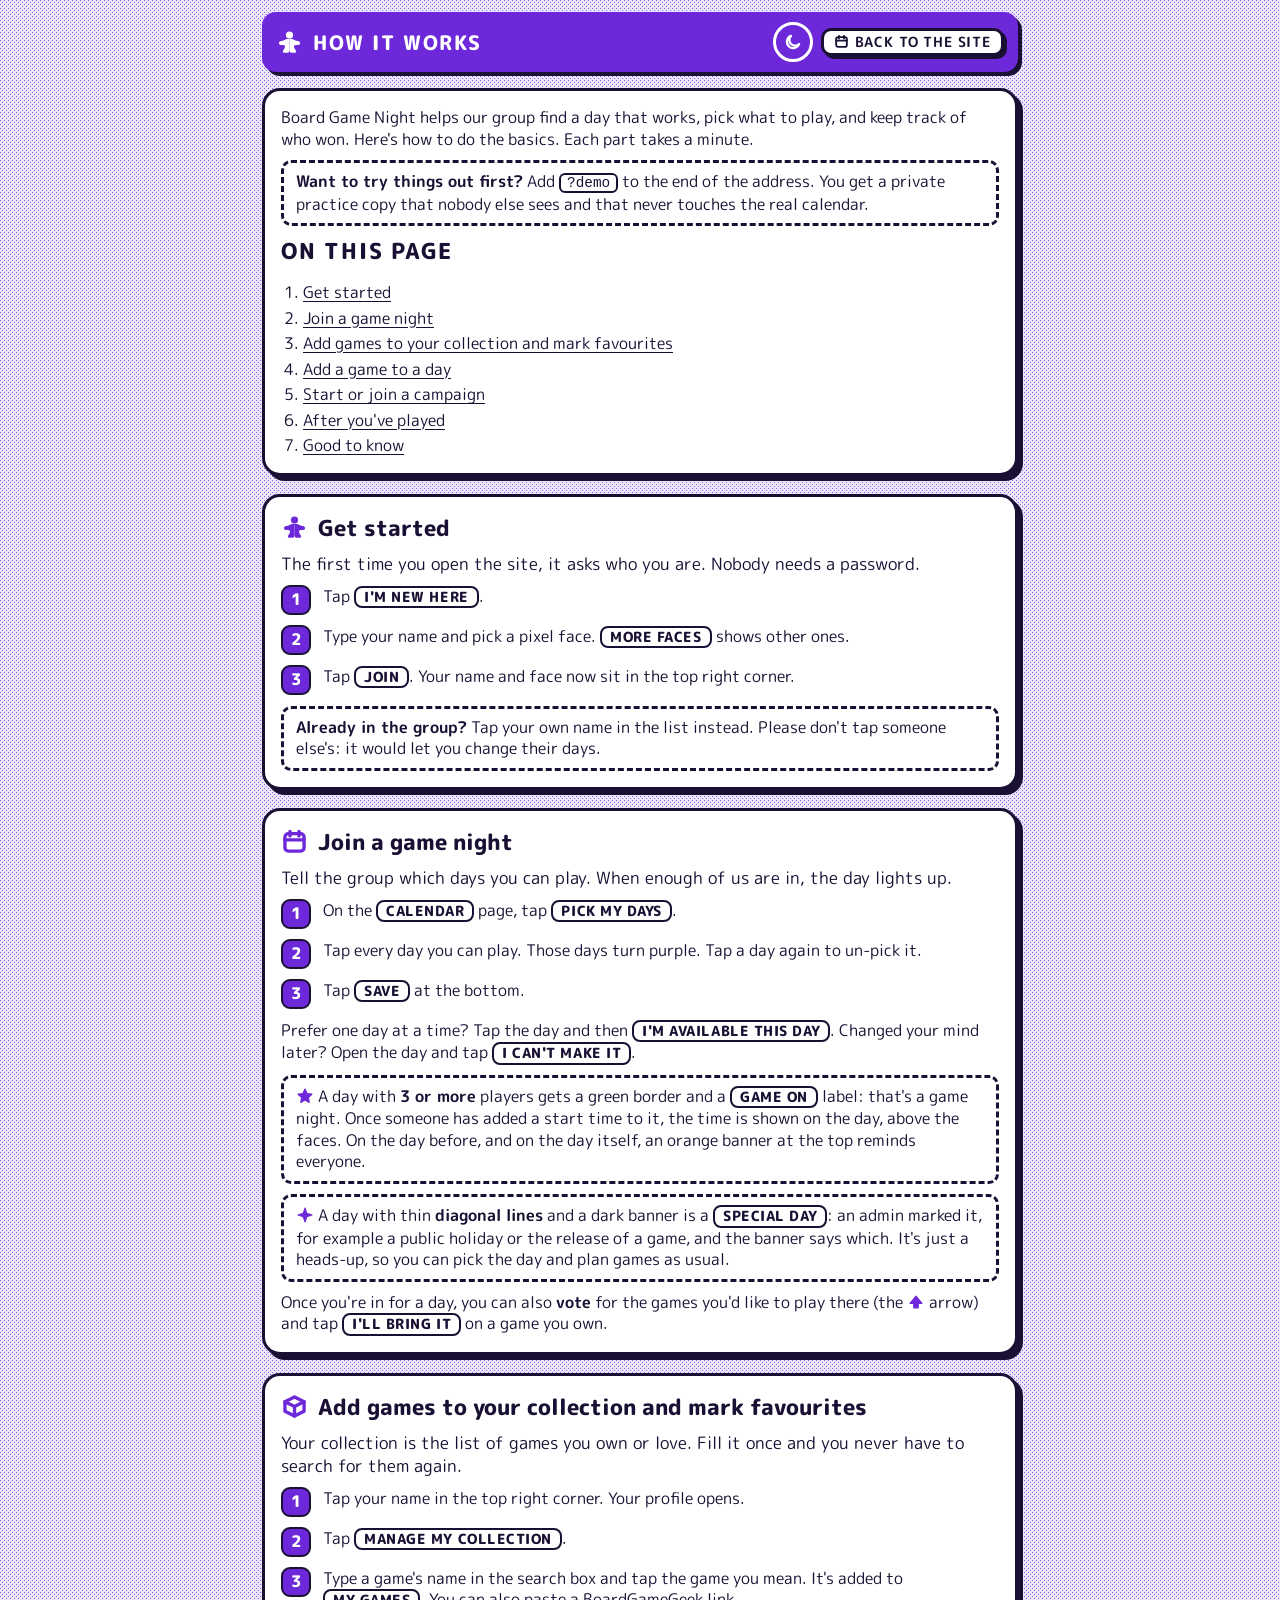
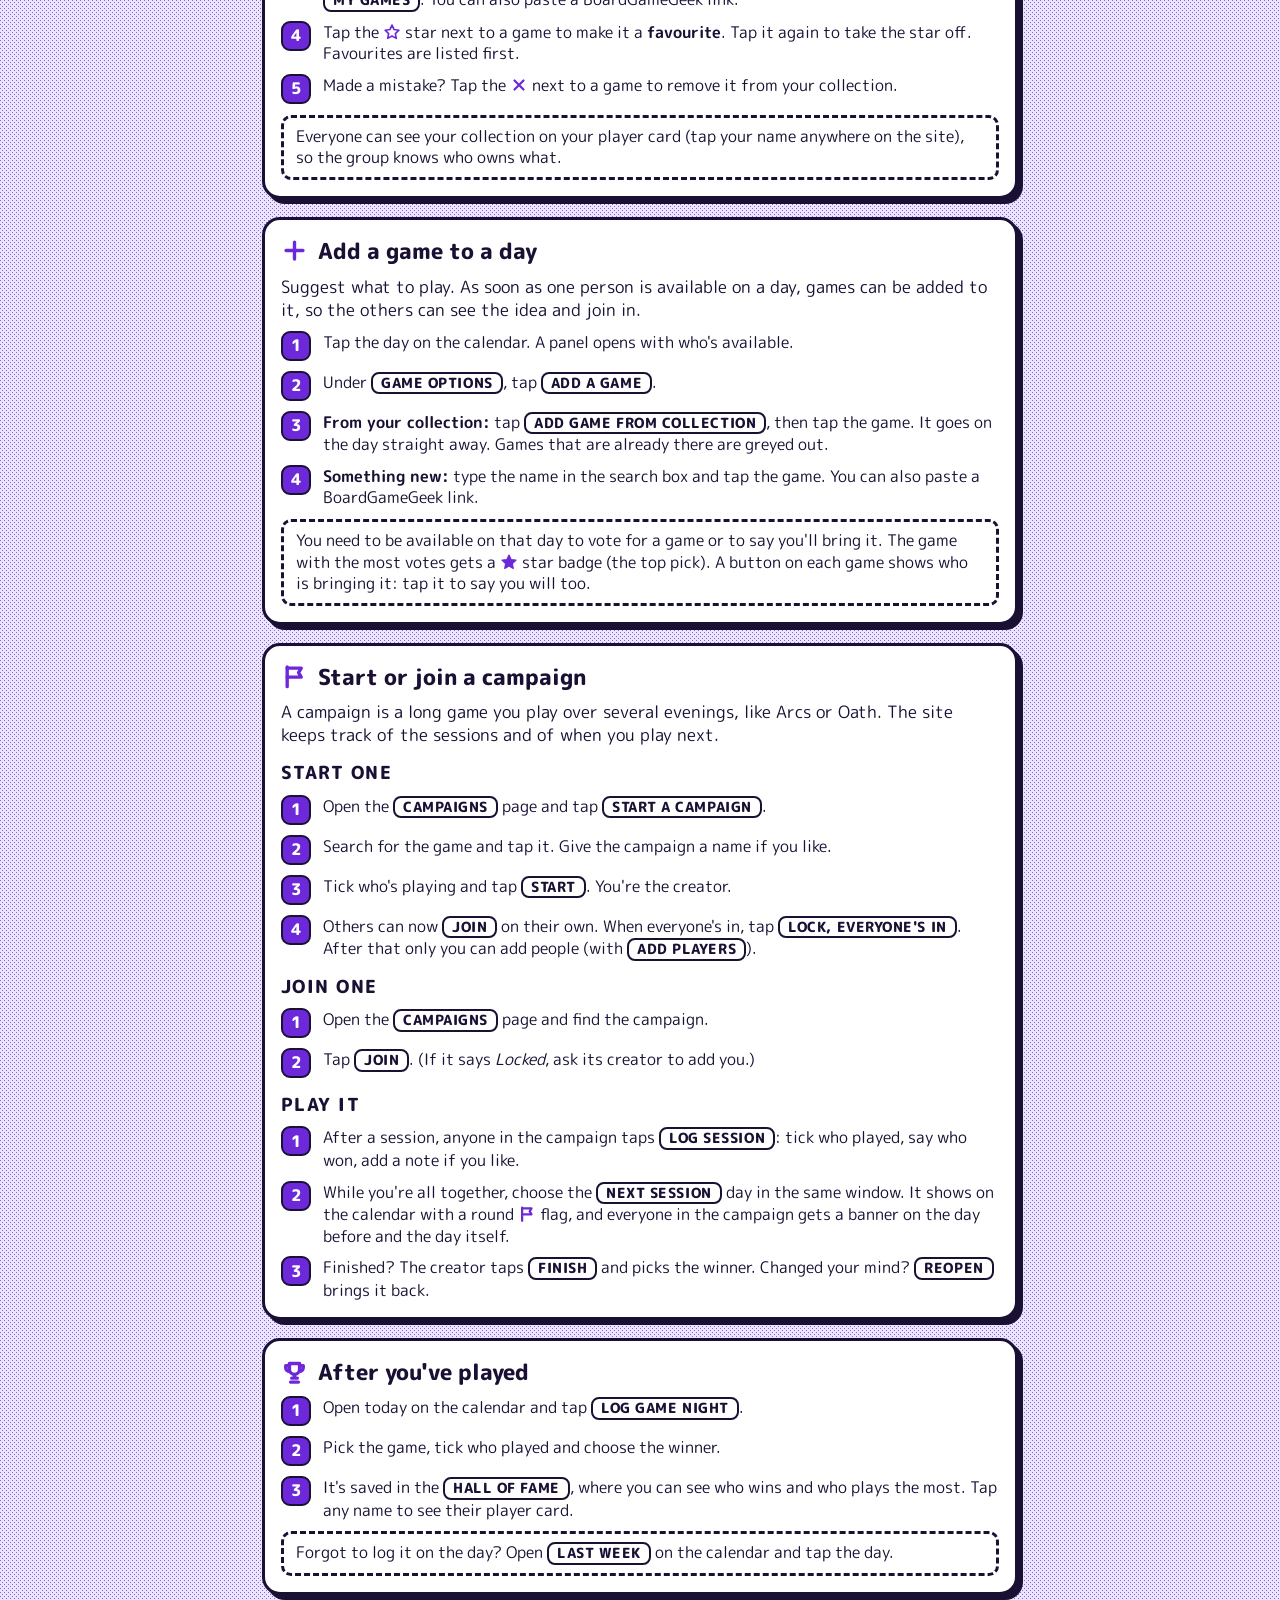
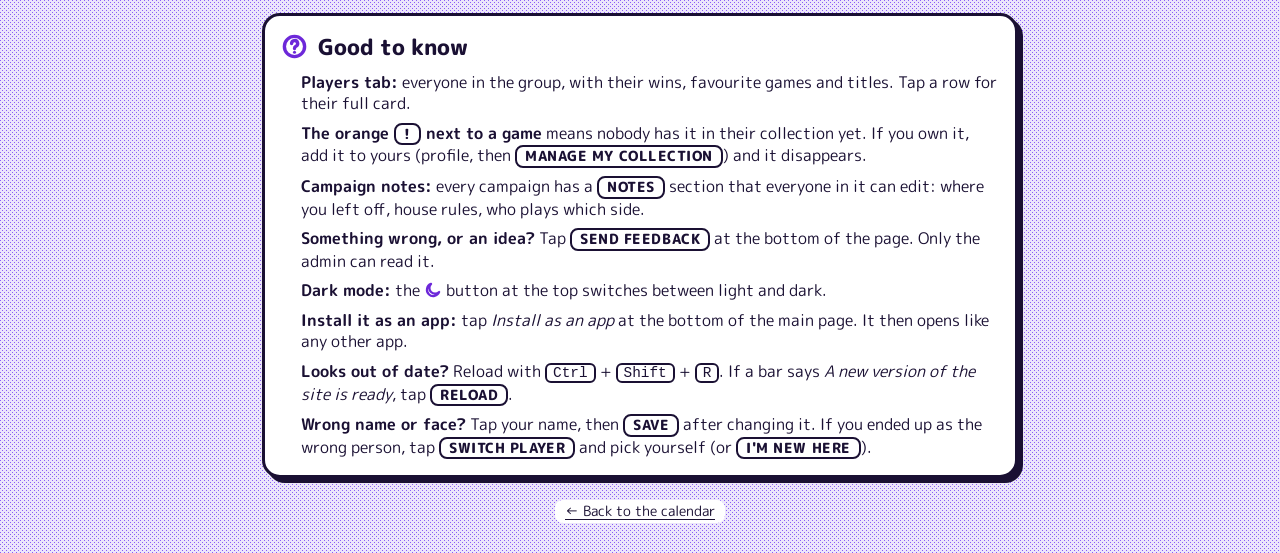
==== commit de588bcf: "Add special days: an admin's note on any day, and the Bavarian public holidays Admins mark a day (up" ====
--- a/help.html
+++ b/help.html
@@ -75,6 +75,7 @@
         </ol>
         <p>Prefer one day at a time? Tap the day and then <b class="ui">I'm available this day</b>. Changed your mind later? Open the day and tap <b class="ui">I can't make it</b>.</p>
         <p class="help-tip"><span class="help-ico" data-icon="star"></span> A day with <strong>3 or more</strong> players gets a green border and a <b class="ui">Game on</b> label: that's a game night. Once someone has added a start time to it, the time is shown on the day, above the faces. On the day before, and on the day itself, an orange banner at the top reminds everyone.</p>
+        <p class="help-tip"><span class="help-ico" data-icon="sparkle"></span> A day with thin <strong>diagonal lines</strong> and a dark banner is a <b class="ui">special day</b>: an admin marked it, for example a public holiday or the release of a game, and the banner says which. It's just a heads-up, so you can pick the day and plan games as usual.</p>
         <p>Once you're in for a day, you can also <strong>vote</strong> for the games you'd like to play there (the <span class="help-ico" data-icon="up"></span> arrow) and tap <b class="ui">I'll bring it</b> on a game you own.</p>
       </section>
 
--- a/css/style.css
+++ b/css/style.css
@@ -354,6 +354,26 @@
   border: var(--bw) solid currentColor; border-radius: 7px;
 }
 
+/* A special day (an admin's note: a public holiday, a game's release...): thin diagonal lines, and the note as a
+   small banner. On the phone it is a strip along the top of the row. */
+.day.is-special {
+  flex-wrap: wrap; row-gap: 8px;
+  background-image: repeating-linear-gradient(135deg, transparent 0 7px, rgba(26, 16, 51, .32) 7px 8px);
+  background-size: auto;
+}
+:root[data-theme="dark"] .day.is-special { background-image: repeating-linear-gradient(135deg, transparent 0 7px, rgba(167, 139, 250, .42) 7px 8px); }
+.day.is-special.is-mine,
+:root[data-theme="dark"] .day.is-special.is-mine { background-image: repeating-linear-gradient(135deg, transparent 0 7px, rgba(255, 255, 255, .34) 7px 8px); }
+.day-note {
+  order: -1; flex: 0 0 100%; box-sizing: border-box; min-width: 0;
+  display: flex; align-items: flex-start; gap: 5px;
+  padding: 2px 8px 2px 6px; border-radius: 6px;
+  background: var(--ink); color: var(--paper);
+  font-size: 12px; font-weight: 800; letter-spacing: .02em; line-height: 1.25; text-align: left;
+}
+.day-note .ico { flex: none; width: 13px; height: 13px; margin-top: 1px; }
+.day-note span { min-width: 0; overflow-wrap: anywhere; }
+
 .legend {
   display: flex; flex-wrap: wrap; gap: 6px 18px; margin-top: 14px;
   font-size: 14px;
@@ -363,6 +383,7 @@
 .swatch--mine { background: var(--solid); }
 .swatch--go { border-color: var(--go); box-shadow: 0 0 0 2px var(--paper), 0 0 0 4px var(--go); margin: 2px 4px 2px 2px; }
 .swatch--weekend { background-image: var(--dots-light); background-size: 4px 4px; }
+.swatch--special { background-image: repeating-linear-gradient(135deg, transparent 0 3px, var(--line) 3px 4px); }
 
 /* Small phones: a little less padding so each day row has room to breathe. */
 @media (max-width: 759px) {
@@ -384,7 +405,10 @@
     flex-direction: column; align-items: stretch; gap: 8px;
     min-height: 168px; padding: 10px;
   }
-  .day-date { justify-items: start; }
+  .day-date { justify-items: start; order: -1; }
+  .day.is-special { flex-wrap: nowrap; }
+  /* under the date, so the dates of a row stay lined up; edge to edge across the tile for more room */
+  .day-note { order: 0; flex: none; margin: 0 -7px; padding: 2px 7px; border-radius: 0; font-size: 11px; letter-spacing: 0; }
   .day-mid { justify-content: flex-start; }
   .day-people { flex: 1; align-content: flex-start; }
   .day-status { flex-direction: row; flex-wrap: wrap; align-items: center; justify-content: space-between; }
@@ -1113,3 +1137,12 @@
 .icon-btn--danger { background: #fee2e2; color: #b91c1c; border-color: #b91c1c; }
 :root[data-theme="dark"] .icon-btn--danger { background: #3b1219; color: #fca5a5; border-color: #f87171; }
 @media (hover: hover) { .icon-btn--danger:hover { background: #b91c1c; color: #ffffff; } }
+
+/* a special day in a day's panel: its note, and (for an admin) the buttons to change it */
+.special-note {
+  display: flex; align-items: flex-start; gap: 8px; margin: 0; padding: 6px 10px;
+  background: var(--ink); color: var(--paper); border-radius: 8px; font-weight: 700;
+}
+.special-note .ico { flex: none; margin-top: 2px; }
+#dp-special .actions { margin-top: 8px; }
+.special-note + .actions { margin-top: 8px; }
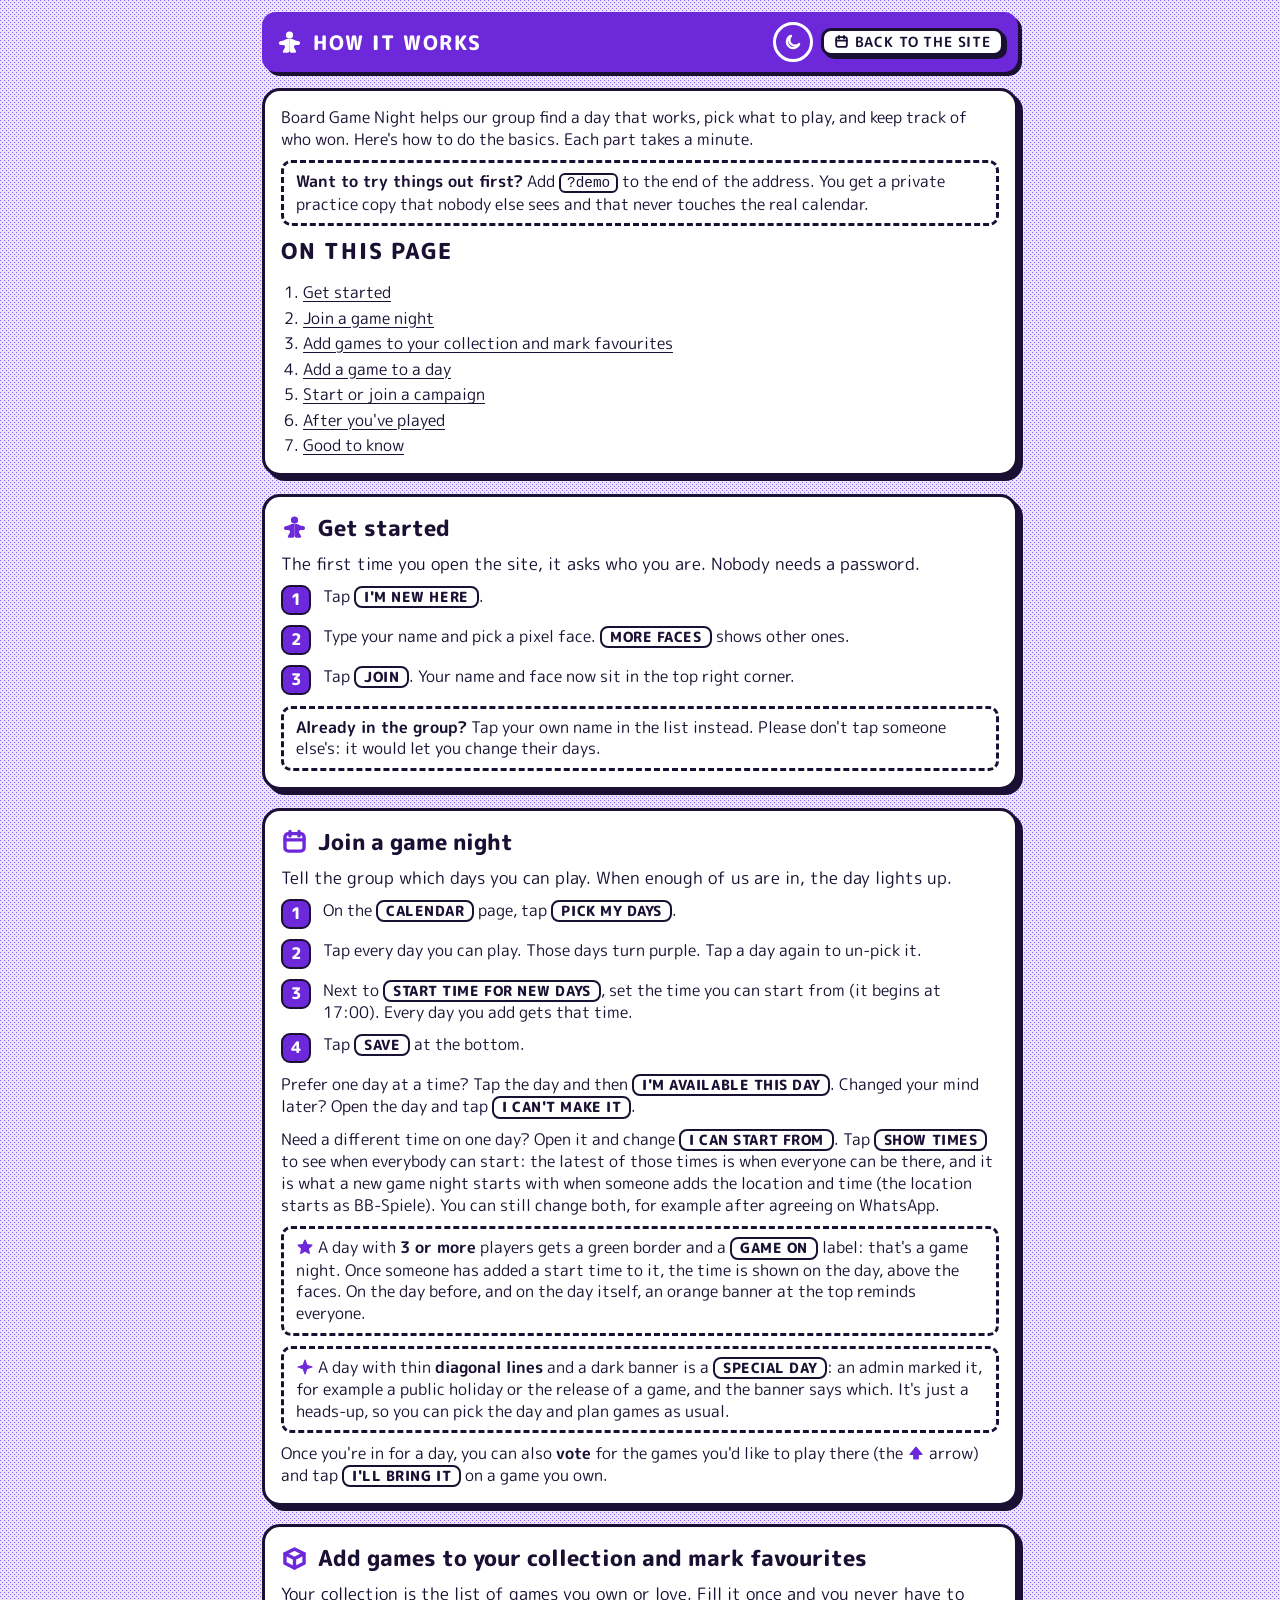
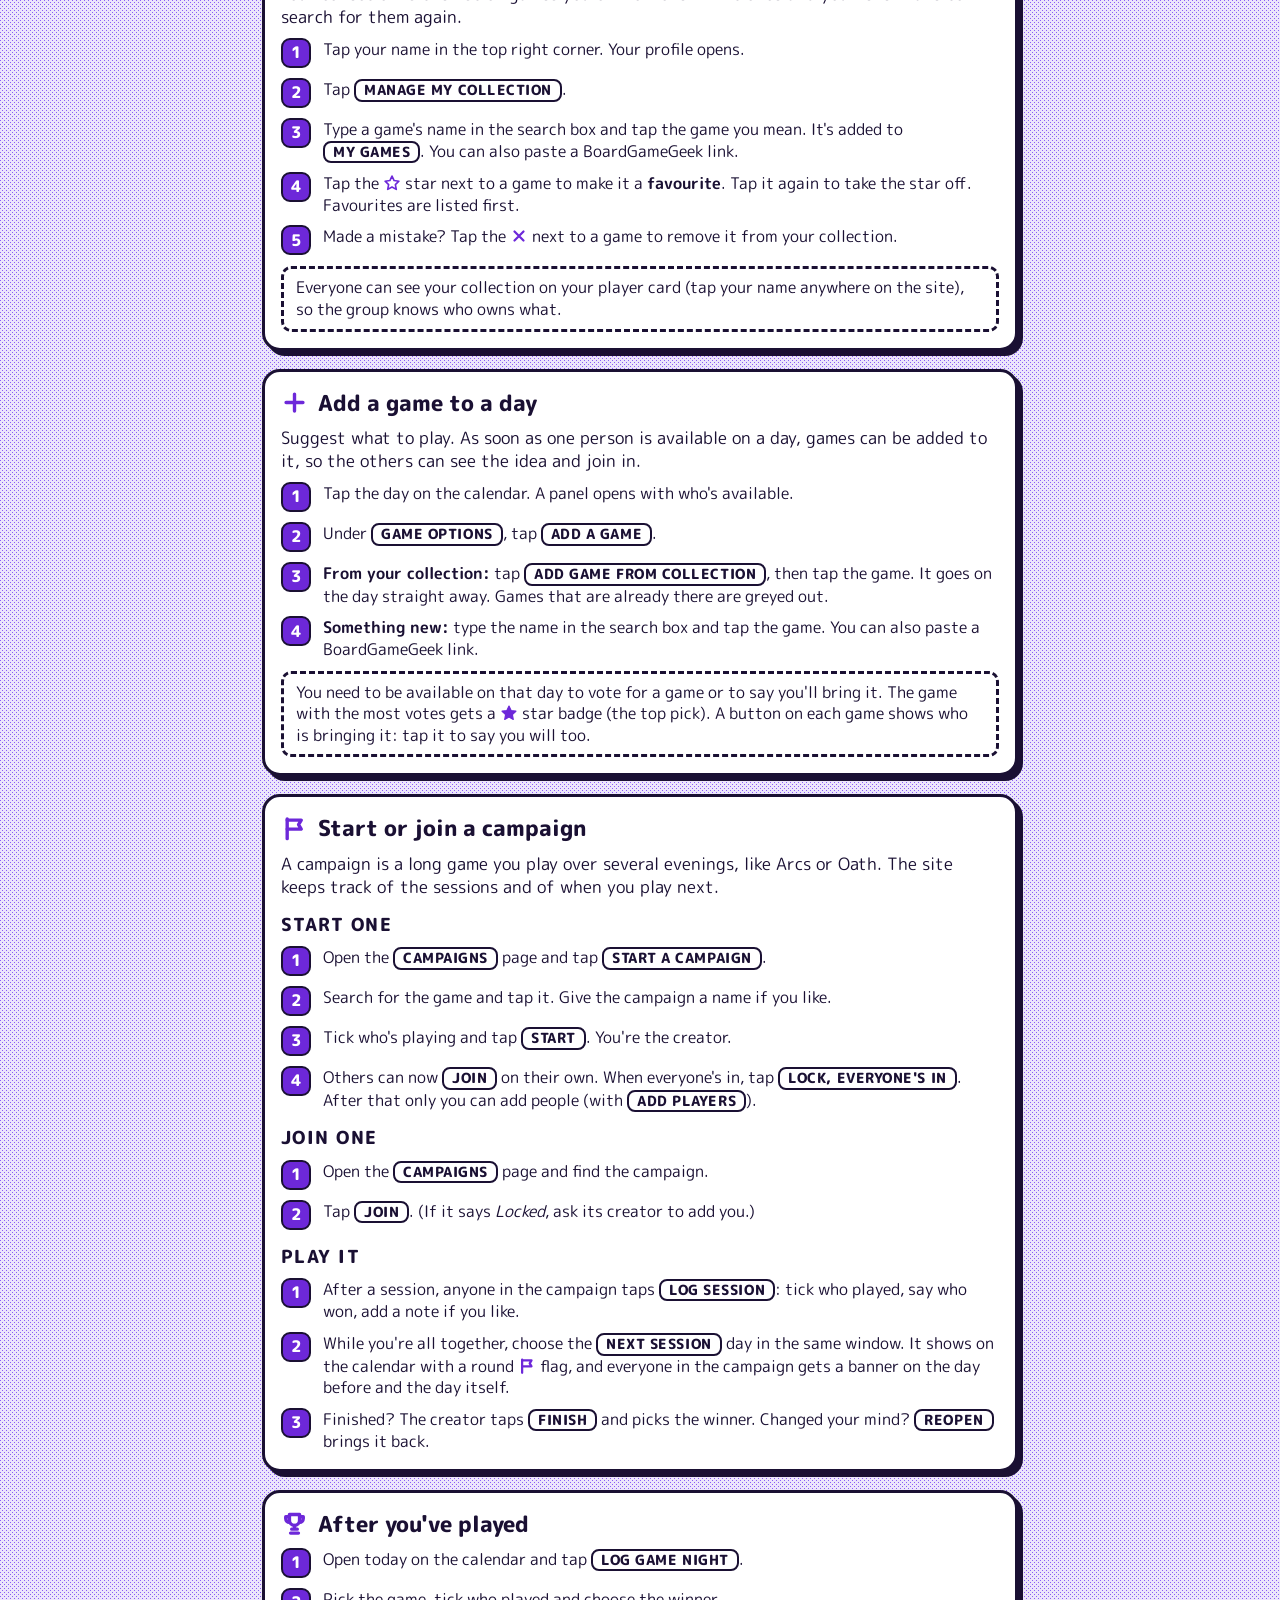
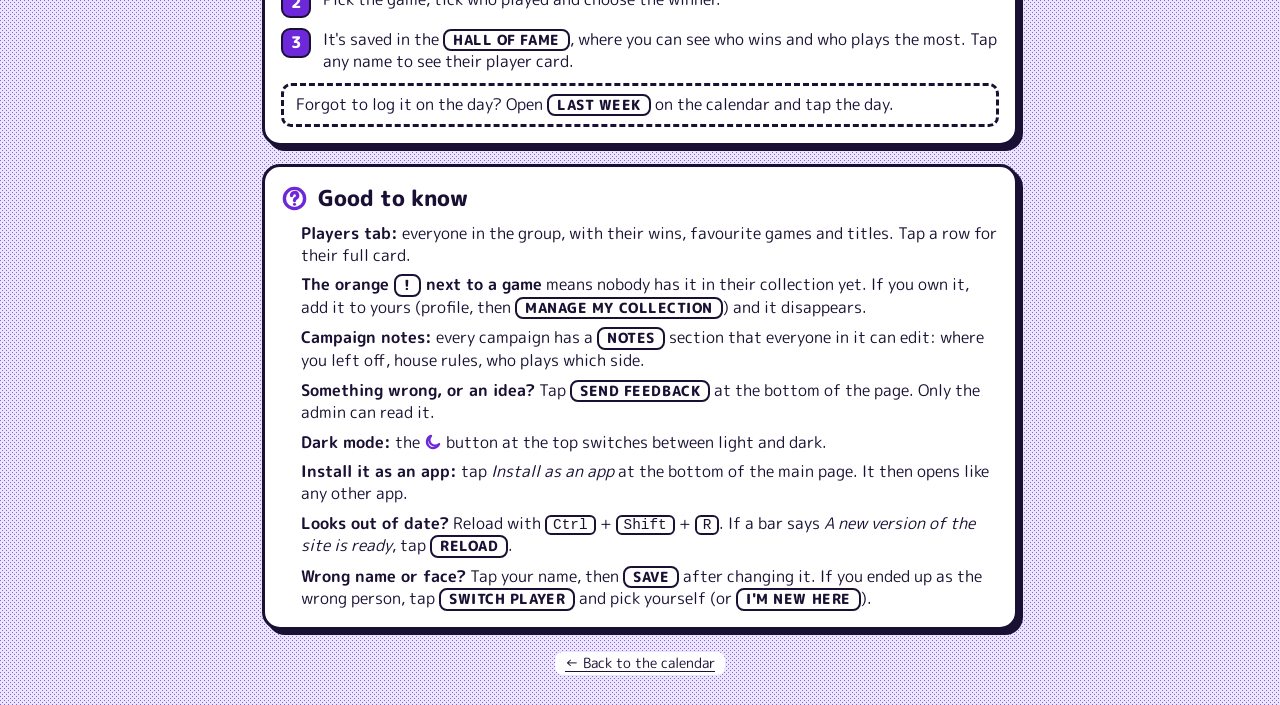
==== commit bee50e0d: "Add start times to availability, with BB-Spiele as the usual place; fix the rules file Each availabl" ====
--- a/help.html
+++ b/help.html
@@ -71,9 +71,11 @@
         <ol class="help-steps">
           <li>On the <b class="ui">Calendar</b> page, tap <b class="ui">Pick my days</b>.</li>
           <li>Tap every day you can play. Those days turn purple. Tap a day again to un-pick it.</li>
+          <li>Next to <b class="ui">Start time for new days</b>, set the time you can start from (it begins at 17:00). Every day you add gets that time.</li>
           <li>Tap <b class="ui">Save</b> at the bottom.</li>
         </ol>
         <p>Prefer one day at a time? Tap the day and then <b class="ui">I'm available this day</b>. Changed your mind later? Open the day and tap <b class="ui">I can't make it</b>.</p>
+        <p>Need a different time on one day? Open it and change <b class="ui">I can start from</b>. Tap <b class="ui">Show times</b> to see when everybody can start: the latest of those times is when everyone can be there, and it is what a new game night starts with when someone adds the location and time (the location starts as BB-Spiele). You can still change both, for example after agreeing on WhatsApp.</p>
         <p class="help-tip"><span class="help-ico" data-icon="star"></span> A day with <strong>3 or more</strong> players gets a green border and a <b class="ui">Game on</b> label: that's a game night. Once someone has added a start time to it, the time is shown on the day, above the faces. On the day before, and on the day itself, an orange banner at the top reminds everyone.</p>
         <p class="help-tip"><span class="help-ico" data-icon="sparkle"></span> A day with thin <strong>diagonal lines</strong> and a dark banner is a <b class="ui">special day</b>: an admin marked it, for example a public holiday or the release of a game, and the banner says which. It's just a heads-up, so you can pick the day and plan games as usual.</p>
         <p>Once you're in for a day, you can also <strong>vote</strong> for the games you'd like to play there (the <span class="help-ico" data-icon="up"></span> arrow) and tap <b class="ui">I'll bring it</b> on a game you own.</p>
--- a/css/style.css
+++ b/css/style.css
@@ -120,7 +120,7 @@
   background-size: 4px 4px;
 }
 
-body.has-savebar { padding-bottom: 84px; }
+body.has-savebar { padding-bottom: 132px; }
 
 [hidden] { display: none !important; }
 
@@ -439,6 +439,12 @@
 .savebar[hidden] { display: none; }
 .savebar-text { flex: 1; font-weight: 700; text-transform: uppercase; letter-spacing: .06em; font-size: 15px; }
 
+/* "Start time for new days": the time the days being added get (a player's own start time, see .my-time).
+   It takes the first line of the bar; the count and the buttons share the second. */
+.savebar { flex-wrap: wrap; }
+.savebar-time { flex: 1 0 100%; display: flex; align-items: center; justify-content: space-between; gap: 10px; font-size: 14px; font-weight: 700; }
+.savebar-time input[type="time"] { flex: none; width: 9.5em; padding: 4px 10px; }
+
 /* ---------------------------------------------------------------- dialog */
 
 .sheet {
@@ -476,6 +482,13 @@
   border: var(--bw) solid var(--line); border-radius: 11px;
 }
 .people em { font-style: normal; opacity: .6; }
+/* who is available with "Show times": the time each can start from, under the name */
+.pill-text { display: grid; line-height: 1.2; }
+.pill-time { font-size: 13px; font-weight: 600; opacity: .8; }
+.times-sum { margin: 0; }
+/* the player's own start time on a day */
+.my-time { display: flex; align-items: center; gap: 10px; font-weight: 700; }
+.my-time input[type="time"] { flex: none; width: 9.5em; padding: 5px 10px; }
 .block > .btn { justify-self: start; }
 
 .head-row { display: flex; align-items: center; justify-content: space-between; gap: 10px; }
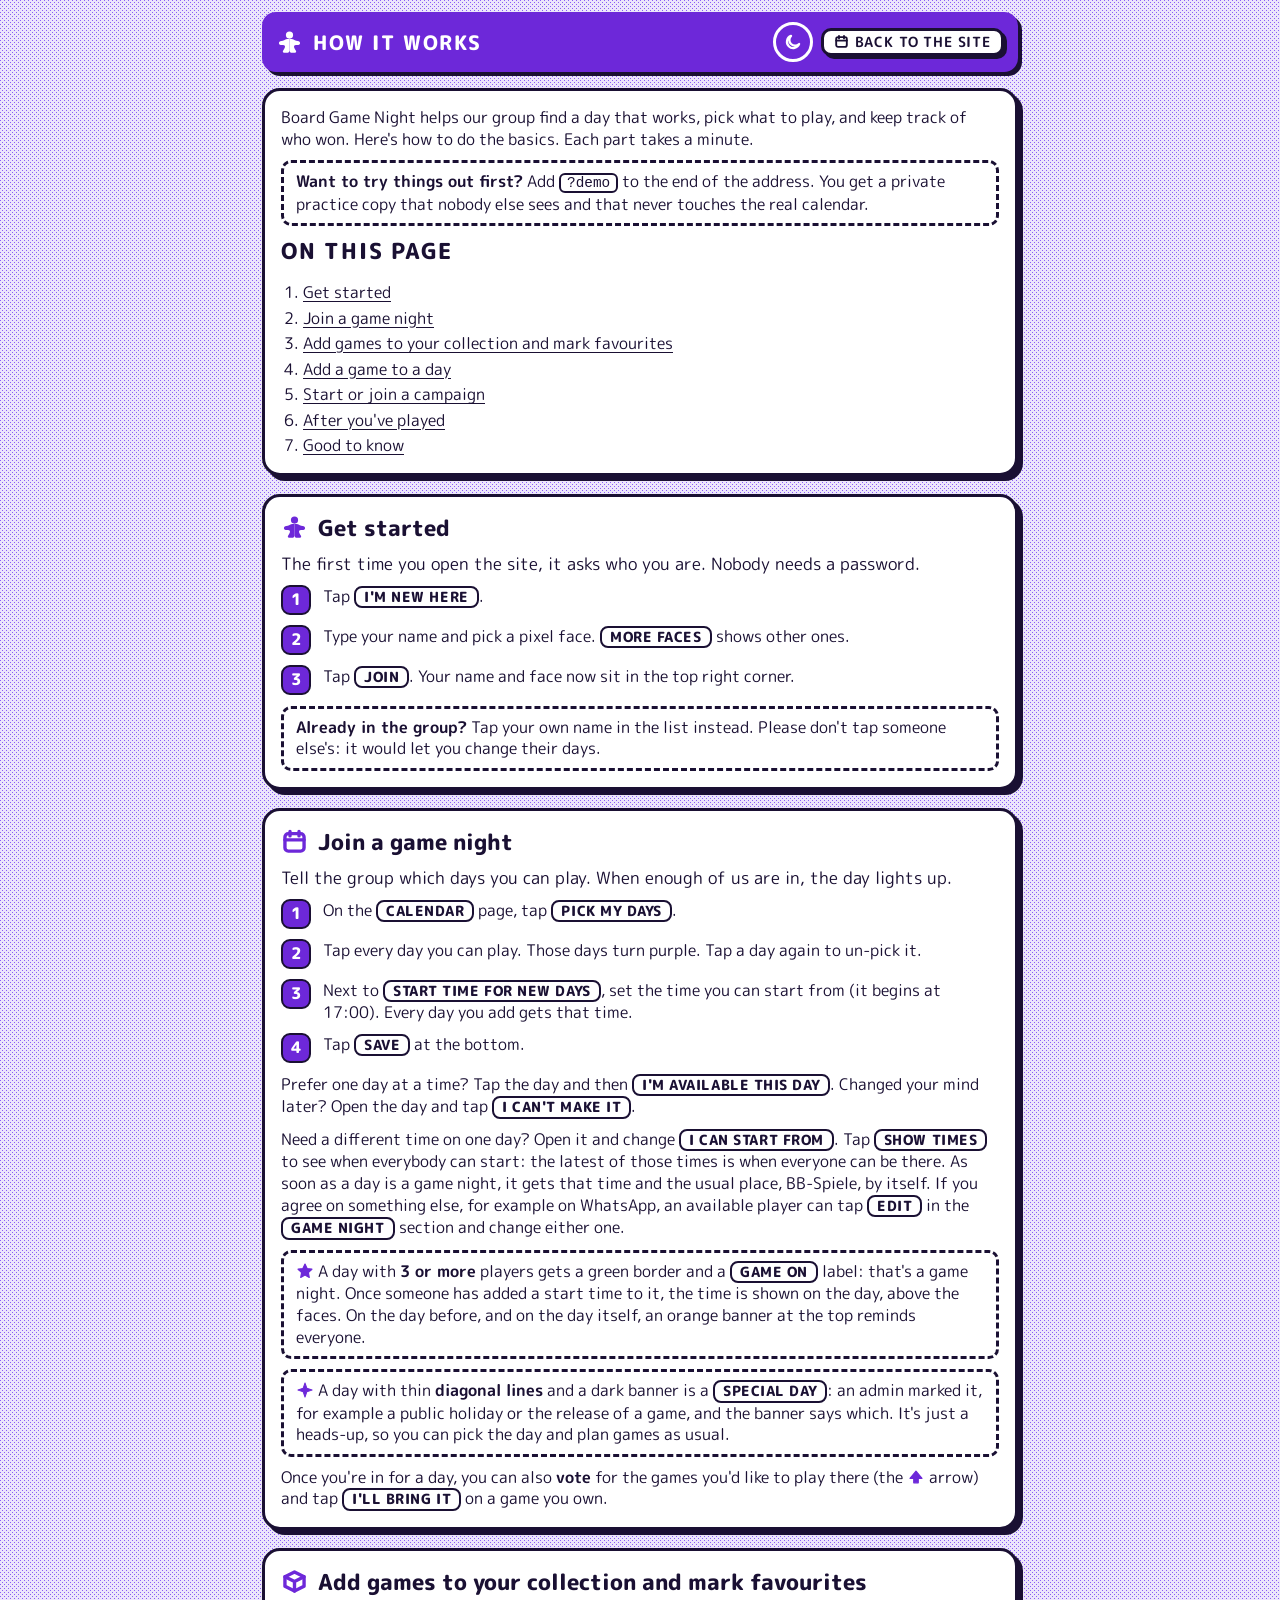
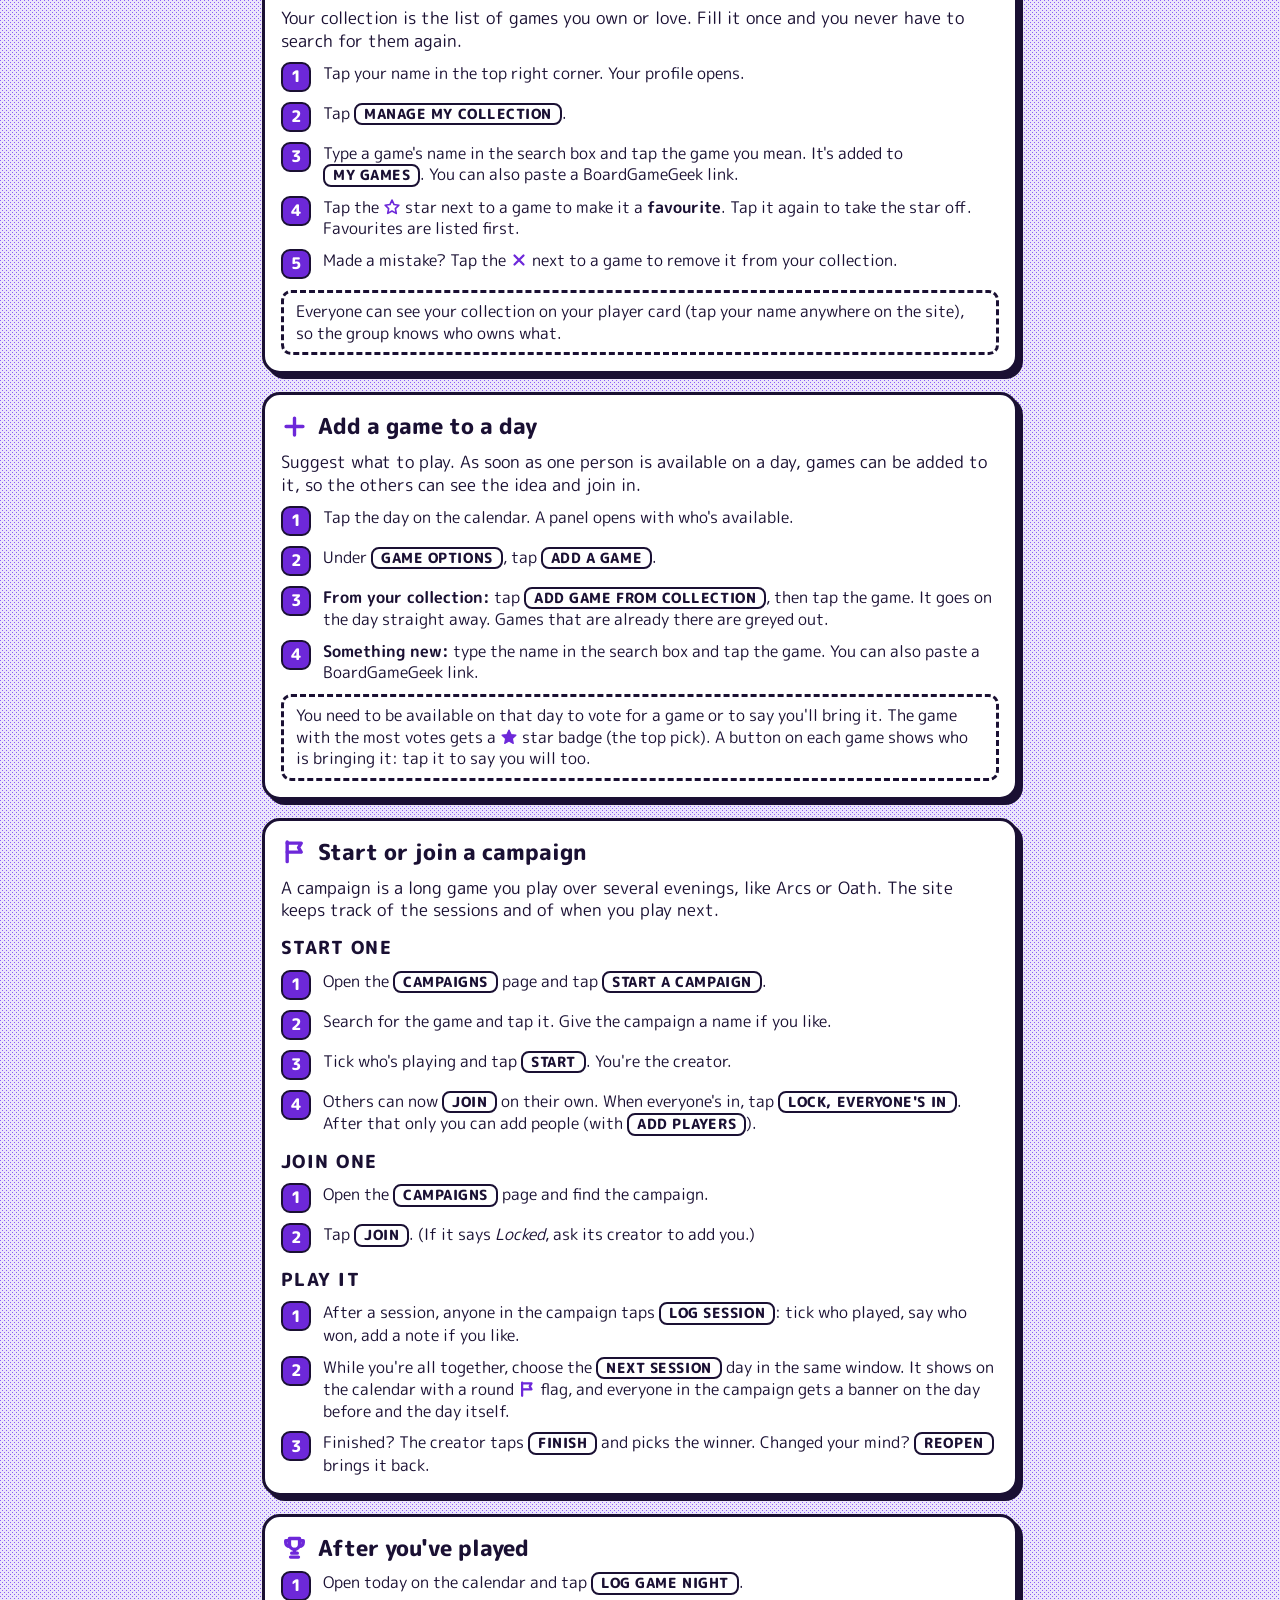
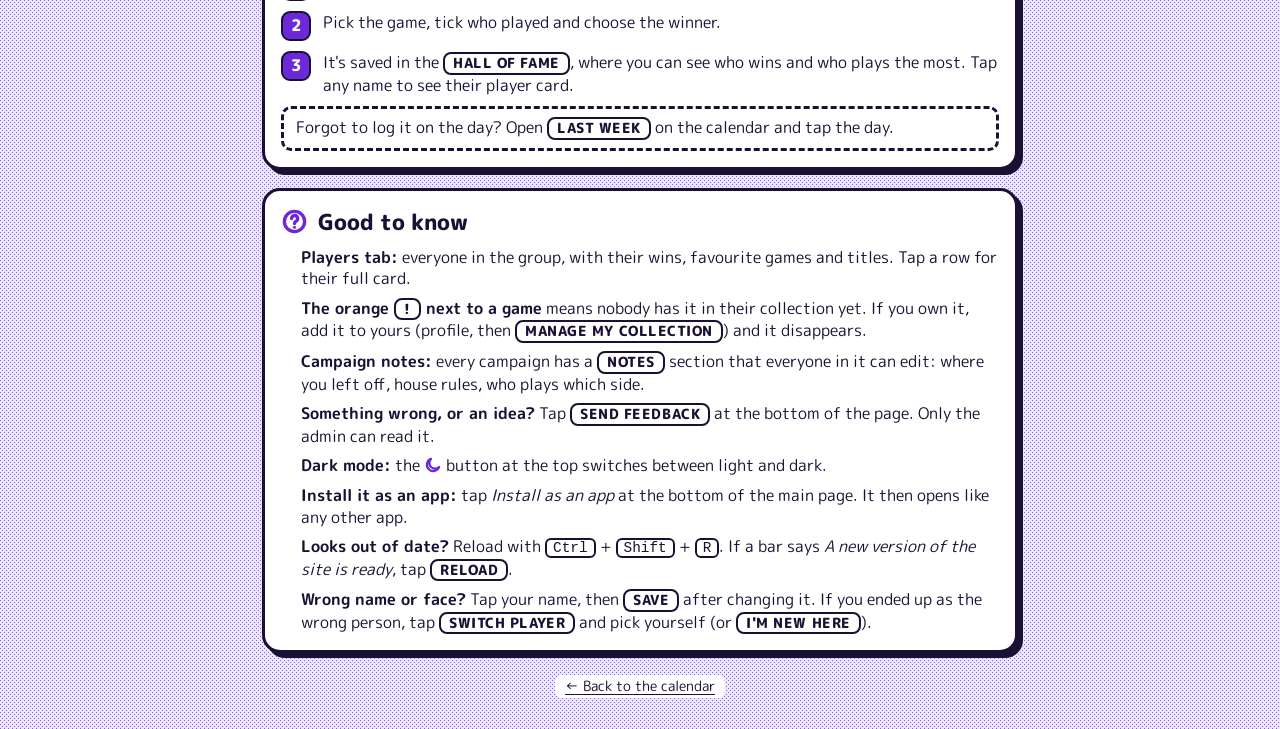
==== commit 9f8fa728: "Give a game night its place and start time by itself, and hide them below the minimum A day with eno" ====
--- a/help.html
+++ b/help.html
@@ -75,7 +75,7 @@
           <li>Tap <b class="ui">Save</b> at the bottom.</li>
         </ol>
         <p>Prefer one day at a time? Tap the day and then <b class="ui">I'm available this day</b>. Changed your mind later? Open the day and tap <b class="ui">I can't make it</b>.</p>
-        <p>Need a different time on one day? Open it and change <b class="ui">I can start from</b>. Tap <b class="ui">Show times</b> to see when everybody can start: the latest of those times is when everyone can be there, and it is what a new game night starts with when someone adds the location and time (the location starts as BB-Spiele). You can still change both, for example after agreeing on WhatsApp.</p>
+        <p>Need a different time on one day? Open it and change <b class="ui">I can start from</b>. Tap <b class="ui">Show times</b> to see when everybody can start: the latest of those times is when everyone can be there. As soon as a day is a game night, it gets that time and the usual place, BB-Spiele, by itself. If you agree on something else, for example on WhatsApp, an available player can tap <b class="ui">Edit</b> in the <b class="ui">Game night</b> section and change either one.</p>
         <p class="help-tip"><span class="help-ico" data-icon="star"></span> A day with <strong>3 or more</strong> players gets a green border and a <b class="ui">Game on</b> label: that's a game night. Once someone has added a start time to it, the time is shown on the day, above the faces. On the day before, and on the day itself, an orange banner at the top reminds everyone.</p>
         <p class="help-tip"><span class="help-ico" data-icon="sparkle"></span> A day with thin <strong>diagonal lines</strong> and a dark banner is a <b class="ui">special day</b>: an admin marked it, for example a public holiday or the release of a game, and the banner says which. It's just a heads-up, so you can pick the day and plan games as usual.</p>
         <p>Once you're in for a day, you can also <strong>vote</strong> for the games you'd like to play there (the <span class="help-ico" data-icon="up"></span> arrow) and tap <b class="ui">I'll bring it</b> on a game you own.</p>
